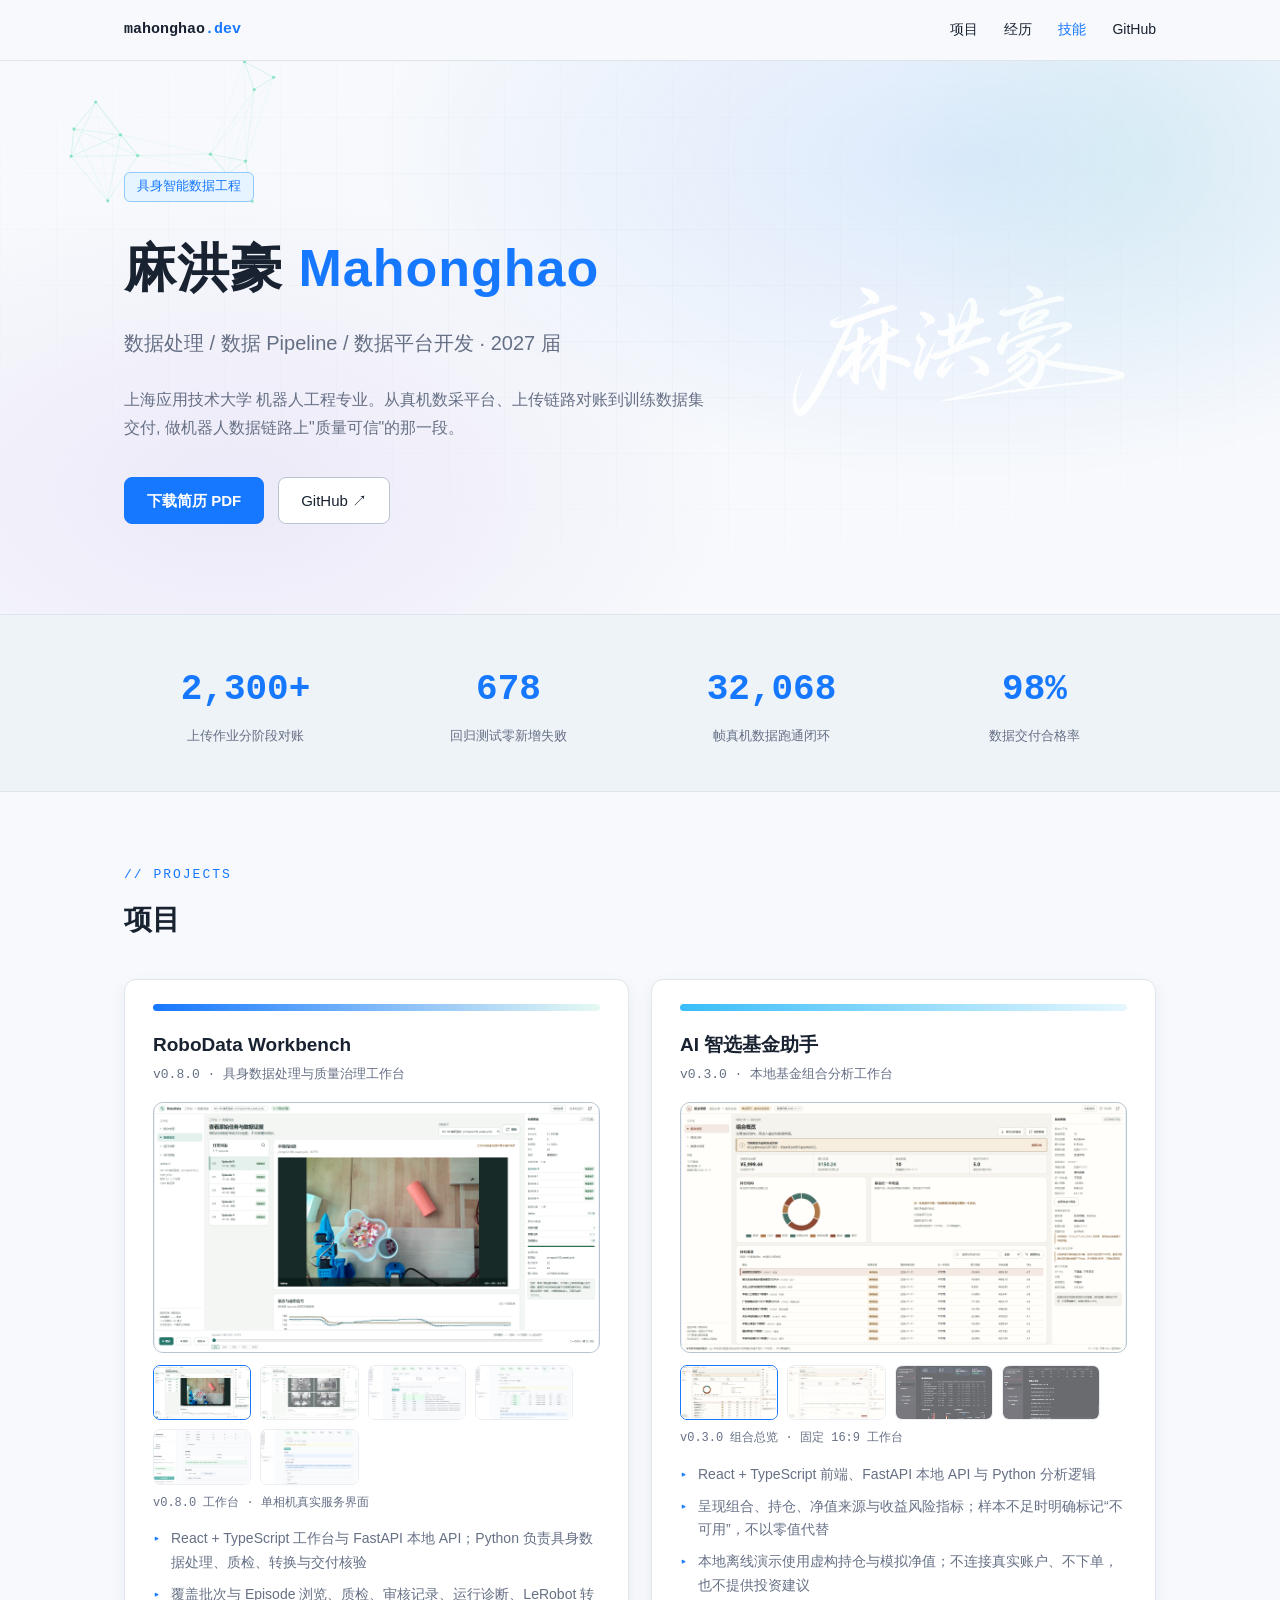
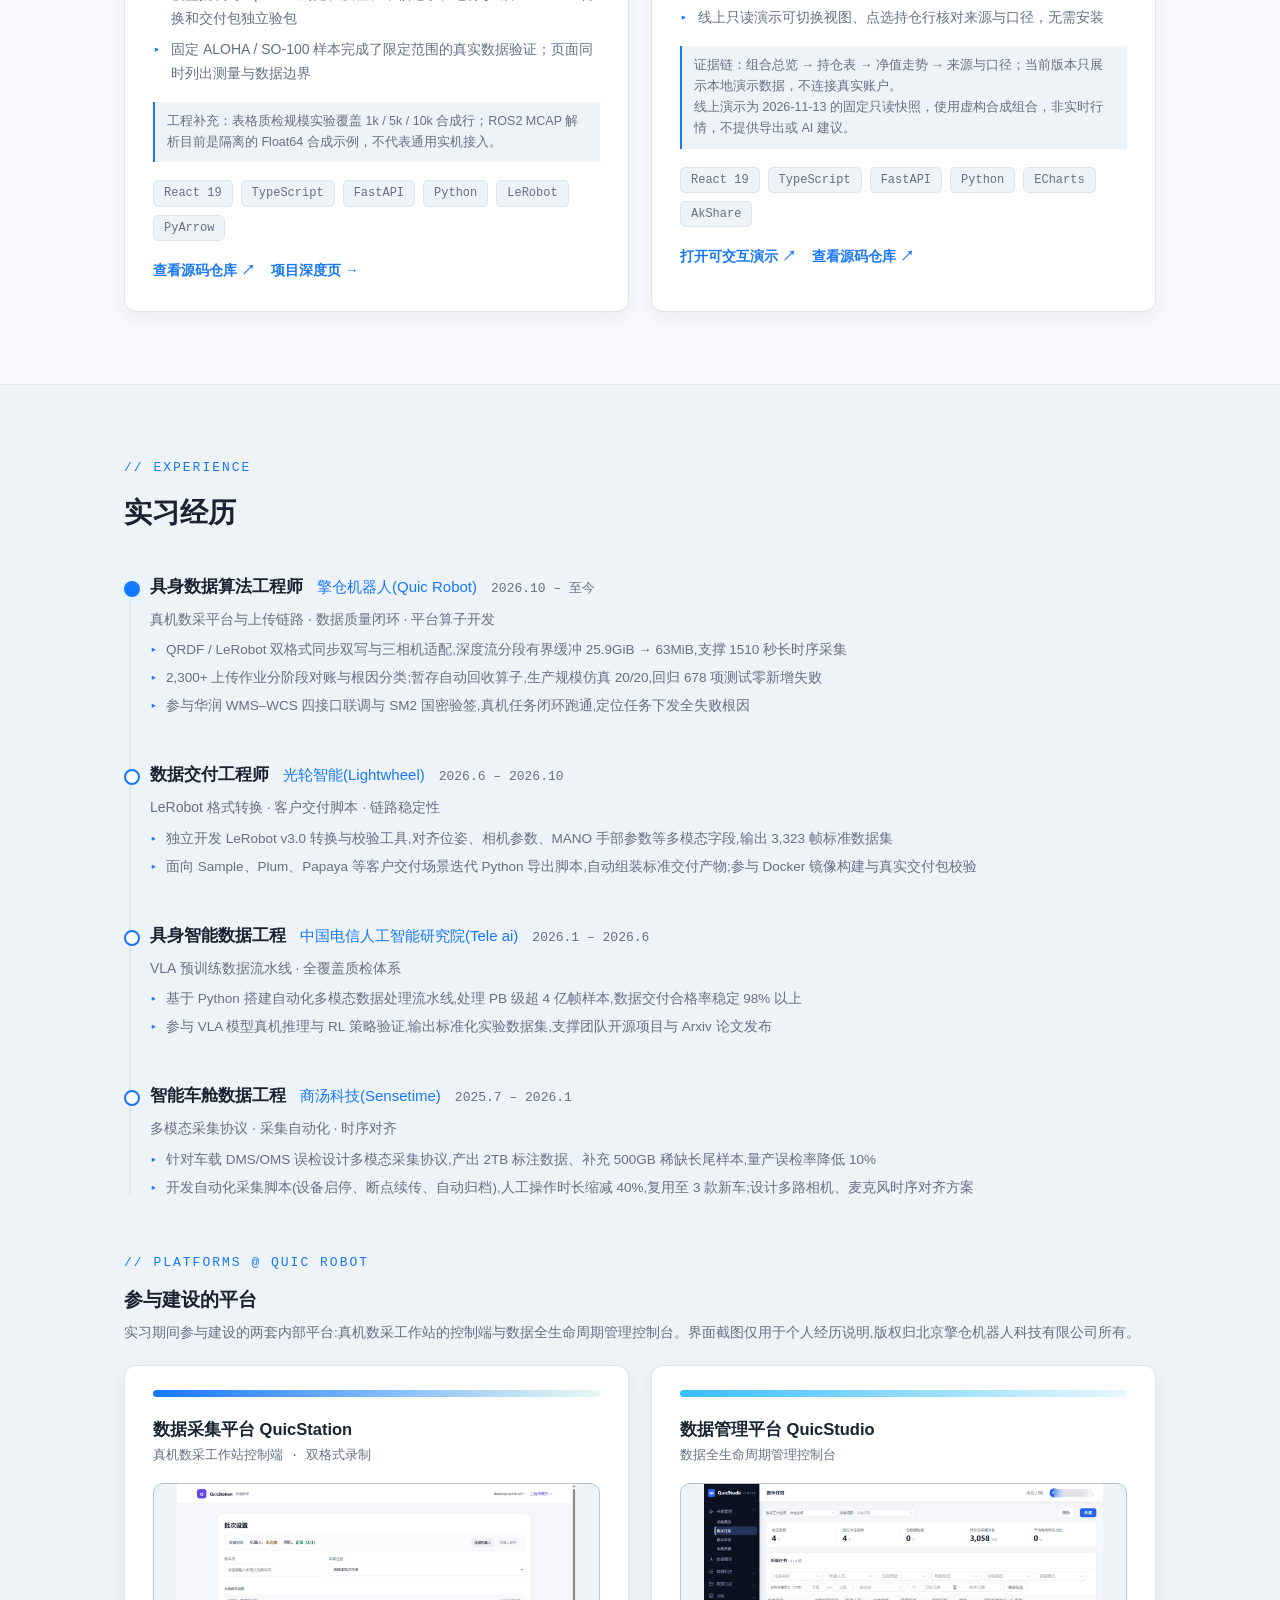
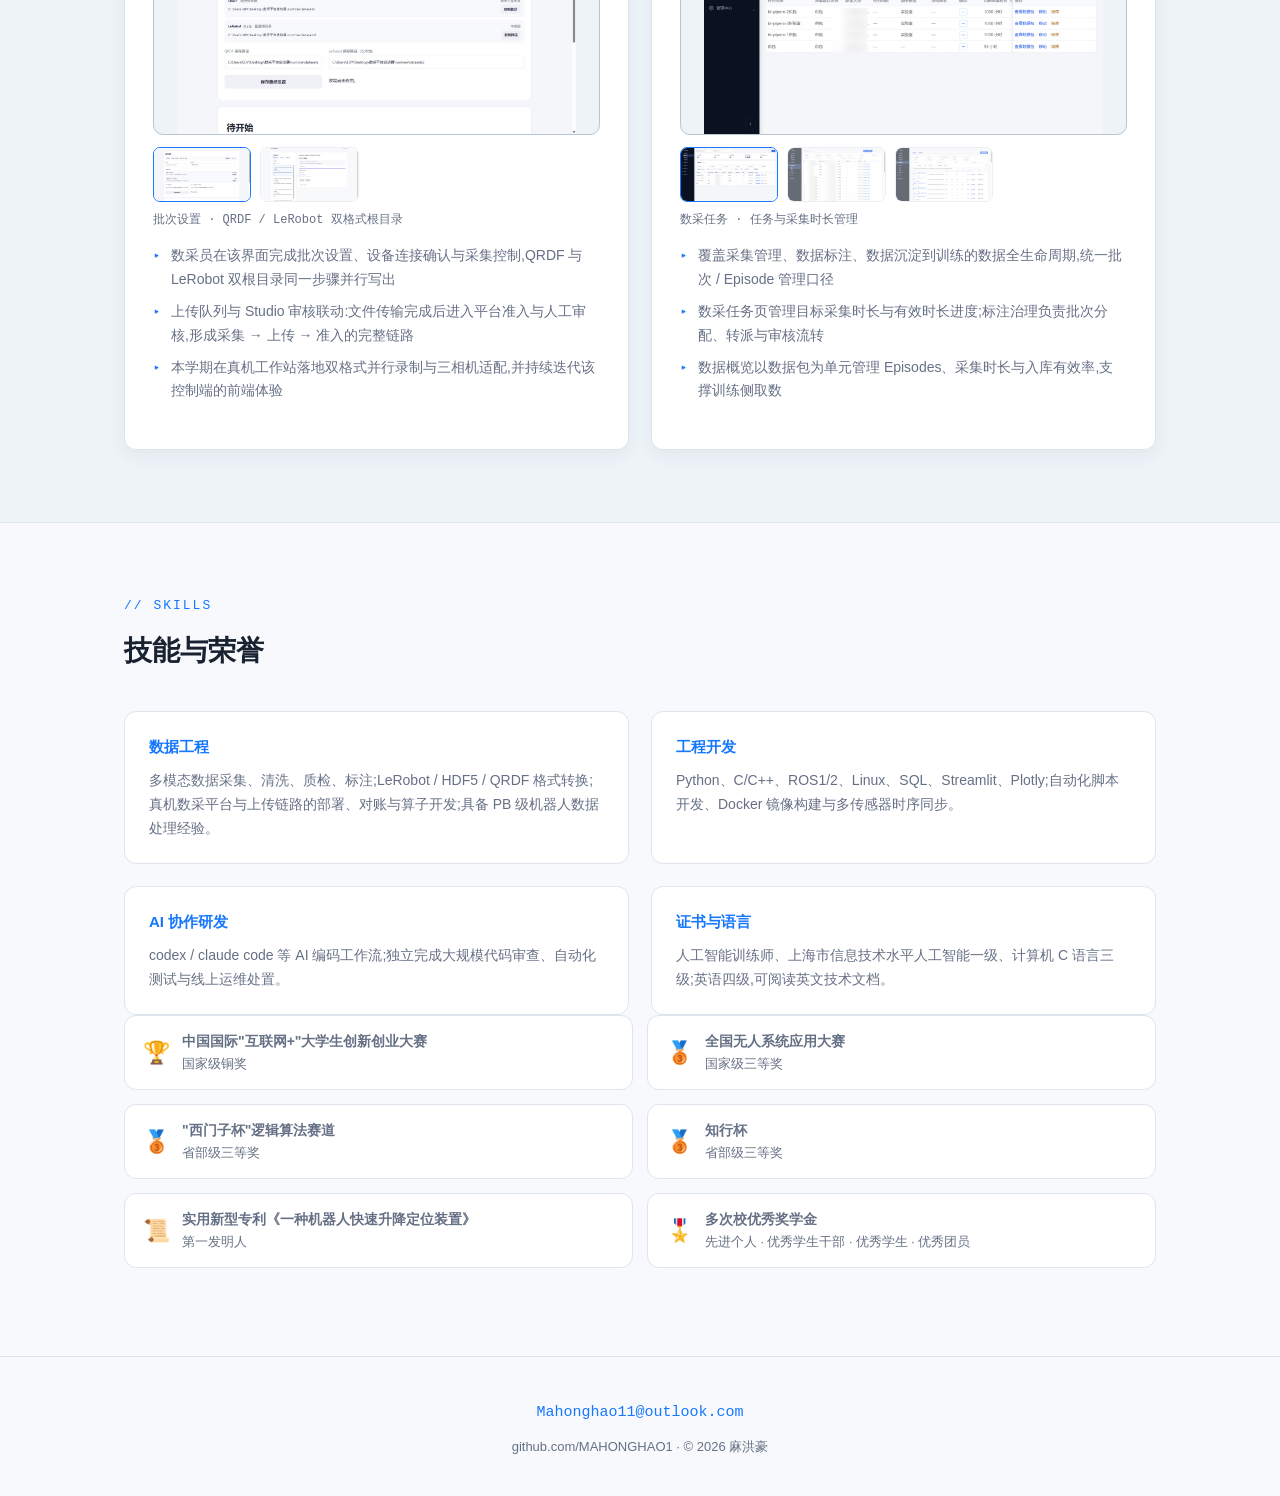
==== index.html @ 1ffb832d "feat(demo): add read-only interactive fund workbench demo Ship the v0.3.0 React workbench as a stati" ====
<!DOCTYPE html>
<html lang="zh-CN">
<head>
<meta charset="UTF-8" />
<meta name="viewport" content="width=device-width, initial-scale=1.0" />
<title>麻洪豪 Mahonghao — 具身智能数据工程</title>
<meta name="description" content="具身智能数据工程方向 · 数据处理 / 数据 Pipeline / 数据平台开发 · 2027 届" />
<meta name="theme-color" content="#0a0e14" />
<meta property="og:title" content="麻洪豪 Mahonghao — 具身智能数据工程" />
<meta property="og:description" content="具身智能数据工程方向 · 数据处理 / 数据 Pipeline / 数据平台开发 · 2027 届" />
<meta property="og:type" content="website" />
<link rel="icon" href="data:image/svg+xml,%3Csvg%20xmlns='http://www.w3.org/2000/svg'%20viewBox='0%200%2032%2032'%3E%3Crect%20width='32'%20height='32'%20rx='7'%20fill='%230a0e14'/%3E%3Ctext%20x='16'%20y='22'%20font-size='15'%20text-anchor='middle'%20fill='%2334d399'%20font-family='monospace'%20font-weight='bold'%3E%3CM/%3E%3C/text%3E%3C/svg%3E" />
<style>
  :root {
    --bg: #0a0e14;
    --bg-soft: #0f1520;
    --card: #111826;
    --border: #1e2937;
    --border-bright: #2b3a4f;
    --text: #e6edf3;
    --text-dim: #8b98a9;
    --accent: #34d399;
    --accent-dim: rgba(52, 211, 153, 0.12);
    --mono: "Cascadia Code", Consolas, "JetBrains Mono", monospace;
  }
  * { margin: 0; padding: 0; box-sizing: border-box; }
  body {
    background: var(--bg);
    color: var(--text);
    font-family: -apple-system, "Segoe UI", "Microsoft YaHei", "PingFang SC", sans-serif;
    line-height: 1.7;
    -webkit-font-smoothing: antialiased;
  }
  a { color: var(--accent); text-decoration: none; }
  .wrap { max-width: 1080px; margin: 0 auto; padding: 0 24px; }

  /* ---------- nav ---------- */
  nav {
    position: sticky; top: 0; z-index: 50;
    background: rgba(10, 14, 20, 0.85);
    backdrop-filter: blur(10px);
    border-bottom: 1px solid var(--border);
  }
  .nav-inner { display: flex; align-items: center; justify-content: space-between; height: 60px; }
  .nav-mark { font-family: var(--mono); font-weight: 700; font-size: 15px; color: var(--text); }
  .nav-mark span { color: var(--accent); }
  .nav-links { display: flex; gap: 26px; font-size: 14px; }
  .nav-links a { color: var(--text-dim); transition: color .2s; }
  .nav-links a:hover { color: var(--text); }

  /* ---------- hero ---------- */
  .hero {
    position: relative;
    padding: 110px 0 90px;
    overflow: hidden;
    background:
      radial-gradient(ellipse 600px 320px at 75% 20%, rgba(52, 211, 153, 0.08), transparent),
      radial-gradient(ellipse 500px 300px at 20% 80%, rgba(56, 130, 246, 0.06), transparent);
  }
  .hero::before {
    content: "";
    position: absolute; inset: 0;
    background-image:
      linear-gradient(var(--border) 1px, transparent 1px),
      linear-gradient(90deg, var(--border) 1px, transparent 1px);
    background-size: 56px 56px;
    opacity: 0.25;
    mask-image: radial-gradient(ellipse 70% 60% at 50% 40%, black, transparent);
  }
  .hero .wrap { position: relative; }
  .hero-flex { display: flex; align-items: center; gap: 48px; }
  .hero-text { flex: 1; min-width: 0; }
  .hero-sign {
    width: 400px; max-width: 38vw; flex-shrink: 0;
    filter: invert(1) contrast(1.18) brightness(1.05);
    mix-blend-mode: screen;
    opacity: 0.95;
  }
  .hero-tag {
    display: inline-block;
    font-family: var(--mono); font-size: 13px; color: var(--accent);
    background: var(--accent-dim);
    border: 1px solid rgba(52, 211, 153, 0.3);
    border-radius: 6px; padding: 3px 12px; margin-bottom: 22px;
  }
  .hero h1 { font-size: 52px; font-weight: 800; letter-spacing: 1px; }
  .hero h1 em { font-style: normal; color: var(--accent); }
  .hero .sub { font-size: 20px; color: var(--text-dim); margin: 14px 0 26px; }
  .hero .desc { max-width: 620px; color: var(--text-dim); margin-bottom: 36px; }
  .hero-actions { display: flex; gap: 14px; flex-wrap: wrap; }
  .btn {
    display: inline-flex; align-items: center; gap: 8px;
    padding: 10px 22px; border-radius: 8px; font-size: 15px;
    border: 1px solid var(--border-bright); color: var(--text);
    transition: all .2s;
  }
  .btn:hover { border-color: var(--accent); transform: translateY(-2px); }
  .btn.primary { background: var(--accent); border-color: var(--accent); color: #06281c; font-weight: 600; }
  .btn.primary:hover { filter: brightness(1.1); }

  /* ---------- sections ---------- */
  section { padding: 72px 0; }
  .sec-label {
    font-family: var(--mono); font-size: 13px; color: var(--accent);
    letter-spacing: 2px; margin-bottom: 10px;
  }
  .sec-title { font-size: 28px; font-weight: 700; margin-bottom: 36px; }

  /* ---------- stats ---------- */
  .stats { border-block: 1px solid var(--border); background: var(--bg-soft); padding: 44px 0; }
  .stats-grid { display: grid; grid-template-columns: repeat(4, 1fr); gap: 20px; }
  .stat { text-align: center; }
  .stat-num {
    font-family: var(--mono); font-size: 36px; font-weight: 700; color: var(--accent);
    font-variant-numeric: tabular-nums;
  }
  .stat-num small { font-size: 20px; }
  .stat-label { font-size: 13px; color: var(--text-dim); margin-top: 4px; }

  /* ---------- projects ---------- */
  .proj-grid { display: grid; grid-template-columns: 1fr 1fr; gap: 22px; }
  .card {
    background: var(--card); border: 1px solid var(--border);
    border-radius: 14px; padding: 28px;
    transition: transform .25s, border-color .25s, box-shadow .25s;
  }
  .card:hover {
    transform: translateY(-4px);
    border-color: rgba(52, 211, 153, 0.45);
    box-shadow: 0 12px 40px rgba(0, 0, 0, 0.35);
  }
  .card h3 { font-size: 19px; margin-bottom: 2px; }
  .card .card-sub { font-size: 13px; color: var(--text-dim); font-family: var(--mono); margin-bottom: 16px; }
  .card ul { list-style: none; margin-bottom: 18px; }
  .card li { position: relative; padding-left: 18px; font-size: 14px; color: var(--text-dim); margin-bottom: 8px; }
  .card li::before { content: "▸"; position: absolute; left: 0; color: var(--accent); }
  .tags { display: flex; flex-wrap: wrap; gap: 8px; margin-bottom: 18px; }
  .tag {
    font-family: var(--mono); font-size: 12px;
    background: var(--bg-soft); border: 1px solid var(--border);
    border-radius: 5px; padding: 2px 10px; color: var(--text-dim);
  }
  .card-link { font-size: 14px; font-weight: 600; }

  /* ---------- timeline ---------- */
  .tl { position: relative; padding-left: 26px; }
  .tl::before { content: ""; position: absolute; left: 5px; top: 6px; bottom: 6px; width: 2px; background: var(--border); }
  .tl-item { position: relative; padding-bottom: 38px; }
  .tl-item:last-child { padding-bottom: 0; }
  .tl-item::before {
    content: ""; position: absolute; left: -26px; top: 8px;
    width: 12px; height: 12px; border-radius: 50%;
    background: var(--bg); border: 2px solid var(--accent);
  }
  .tl-item.now::before { background: var(--accent); box-shadow: 0 0 12px rgba(52, 211, 153, 0.6); }
  .tl-head { display: flex; align-items: baseline; gap: 14px; flex-wrap: wrap; margin-bottom: 6px; }
  .tl-role { font-size: 17px; font-weight: 700; }
  .tl-co { font-size: 15px; color: var(--accent); }
  .tl-time { font-family: var(--mono); font-size: 13px; color: var(--text-dim); }
  .tl-desc { font-size: 14px; color: var(--text-dim); max-width: 760px; }

  /* ---------- skills ---------- */
  .skill-grid { display: grid; grid-template-columns: 1fr 1fr; gap: 22px; }
  .skill-box { background: var(--card); border: 1px solid var(--border); border-radius: 12px; padding: 22px 24px; }
  .skill-box h4 { font-size: 15px; margin-bottom: 10px; color: var(--accent); }
  .skill-box p { font-size: 14px; color: var(--text-dim); }
  .honor-line {
    margin-top: 22px; padding: 18px 24px;
    background: var(--bg-soft); border: 1px solid var(--border); border-radius: 12px;
    font-size: 14px; color: var(--text-dim);
  }
  .honor-line strong { color: var(--text); font-weight: 600; }

  /* ---------- footer ---------- */
  footer { border-top: 1px solid var(--border); padding: 40px 0; text-align: center; }
  footer .mail { font-family: var(--mono); font-size: 15px; }
  footer .meta { font-size: 13px; color: var(--text-dim); margin-top: 10px; }

  /* ---------- reveal animation ---------- */
  .reveal { opacity: 0; transform: translateY(22px); transition: opacity .6s ease, transform .6s ease; }
  .reveal.visible { opacity: 1; transform: none; }

  /* ---------- 迭代:导航高亮 / 返回顶部 / 卡片视觉条 / 光斑微动效 ---------- */
  .nav-links a.active { color: var(--accent); }
  #heroNet { position: absolute; inset: 0; pointer-events: none; }
  .hero::after {
    content: ""; position: absolute;
    width: 540px; height: 540px; border-radius: 50%;
    background: radial-gradient(circle, rgba(52, 211, 153, 0.07), transparent 70%);
    top: -170px; right: -130px;
    animation: drift 14s ease-in-out infinite alternate;
    pointer-events: none;
  }
  @keyframes drift { from { transform: translate(0, 0); } to { transform: translate(-70px, 46px); } }
  .card-visual {
    height: 7px; border-radius: 99px; margin: -4px 0 18px;
    background: linear-gradient(90deg, var(--accent), rgba(52, 211, 153, 0.12));
  }
  .card-visual.alt { background: linear-gradient(90deg, #38bdf8, rgba(56, 189, 248, 0.12)); }
  #toTop {
    position: fixed; right: 22px; bottom: 22px; z-index: 60;
    width: 42px; height: 42px; border-radius: 10px;
    background: var(--card); border: 1px solid var(--border-bright);
    color: var(--accent); font-size: 17px; cursor: pointer;
    opacity: 0; pointer-events: none; transition: all .25s;
  }
  #toTop.show { opacity: 1; pointer-events: auto; }
  #toTop:hover { border-color: var(--accent); transform: translateY(-3px); }
  @media (prefers-reduced-motion: reduce) {
    .reveal { opacity: 1; transform: none; transition: none; }
    .hero::after { animation: none; }
    .card:hover { transform: none; }
  }

  /* ---------- 第三轮:项目截图画廊 / 实习要点 / 荣誉徽章 ---------- */
  .shot-main {
    width: 100%; aspect-ratio: 16 / 9; object-fit: contain; background: var(--bg-soft);
    border-radius: 10px; border: 1px solid var(--border-bright);
    display: block; margin: 4px 0 12px; cursor: zoom-in;
  }
  .shot-thumbs { display: flex; gap: 9px; margin-bottom: 16px; flex-wrap: wrap; }
  .shot-thumbs img {
    width: clamp(82px, 22%, 136px); aspect-ratio: 16 / 9; object-fit: cover;
    border-radius: 7px; border: 1.5px solid var(--border);
    cursor: pointer; opacity: .62; transition: border-color .2s, opacity .2s, transform .2s;
  }
  .shot-thumbs img:hover { opacity: .9; transform: translateY(-2px); }
  .shot-thumbs img.on { border-color: var(--accent); opacity: 1; }
  .shot-caption { font-family: var(--mono); font-size: 12px; color: var(--text-dim); margin: -8px 0 14px; min-height: 1.5em; }
  .project-note { border-left: 2px solid var(--accent); padding: 9px 12px; margin: -2px 0 18px; background: var(--bg-soft); color: var(--text-dim); font-size: 12.5px; }
  .project-links { display: flex; gap: 8px 16px; align-items: center; flex-wrap: wrap; }
  .tl-points { list-style: none; margin-top: 8px; }
  .tl-points li { position: relative; padding-left: 16px; font-size: 13.5px; color: var(--text-dim); margin-bottom: 5px; }
  .tl-points li::before { content: "▸"; position: absolute; left: 0; color: var(--accent); }
  .honor-grid { display: grid; grid-template-columns: repeat(2, 1fr); gap: 14px; margin-bottom: 16px; }
  .honor-badge {
    display: flex; align-items: center; gap: 12px;
    background: var(--card); border: 1px solid var(--border); border-radius: 12px; padding: 14px 18px;
    transition: border-color .2s, transform .2s;
  }
  .honor-badge:hover { border-color: rgba(52,211,153,.4); transform: translateY(-2px); }
  .honor-badge .medal { font-size: 22px; }
  .honor-badge b { font-size: 14px; display: block; }
  .honor-badge span { font-size: 12.5px; color: var(--text-dim); }
  @media (max-width: 760px) { .honor-grid { grid-template-columns: 1fr; } }

  /* ---------- responsive ---------- */
  @media (max-width: 760px) {
    .nav-links { display: none; }
    .hero { padding: 72px 0 60px; }
    .hero-flex { flex-direction: column-reverse; align-items: flex-start; gap: 22px; }
    .hero-sign { width: 250px; max-width: 60vw; }
    .hero h1 { font-size: 36px; }
    .hero .sub { font-size: 16px; }
    .stats-grid { grid-template-columns: repeat(2, 1fr); gap: 26px; }
    .stat-num { font-size: 28px; }
    .proj-grid, .skill-grid { grid-template-columns: 1fr; }
    section { padding: 52px 0; }
  }
  /* Material + Ant portfolio theme: editorial hierarchy over a calm data surface. */
  :root {
    --bg: #f7f9fc;
    --bg-soft: #eef3f8;
    --card: #ffffff;
    --border: #dfe5ec;
    --border-bright: #b8c4d1;
    --text: #182230;
    --text-dim: #667085;
    --accent: #1677ff;
    --accent-dim: #e6f4ff;
    --mono: "IBM Plex Mono", "Cascadia Code", Consolas, monospace;
    --sans: "IBM Plex Sans", "Noto Sans SC", "Segoe UI", "Microsoft YaHei", sans-serif;
    --space-1: 4px; --space-2: 8px; --space-3: 12px;
    --space-4: 16px; --space-5: 24px; --space-6: 32px;
    --text-body: 16px; --text-caption: 13px; --text-title: 28px;
  }
  body { background: var(--bg); color: var(--text); font-family: var(--sans); }
  nav { background: rgba(247, 249, 252, 0.94); border-bottom-color: var(--border); }
  .nav-mark, .nav-links a { color: var(--text); }
  .nav-mark span, .nav-links a:hover, a { color: var(--accent); }
  .hero { background: radial-gradient(ellipse 600px 320px at 76% 18%, rgba(22, 119, 255, 0.12), transparent), radial-gradient(ellipse 500px 300px at 18% 78%, rgba(114, 46, 209, 0.08), transparent); }
  .hero::before { background-image: linear-gradient(var(--border) 1px, transparent 1px), linear-gradient(90deg, var(--border) 1px, transparent 1px); opacity: .42; }
  .hero-tag { color: var(--accent); background: var(--accent-dim); border-color: #91caff; }
  .hero h1 em, .sec-label, .tl-co { color: var(--accent); }
  .hero .sub, .hero .desc, .card li, .tl-desc, .stat-label { color: var(--text-dim); }
  .btn { color: var(--text); border-color: var(--border-bright); background: var(--card); }
  .btn.primary { color: #fff; background: var(--accent); border-color: var(--accent); }
  .btn.primary:hover, .btn:hover { border-color: var(--accent); }
  .stats { background: var(--bg-soft); border-color: var(--border); }
  .stat-num { color: var(--accent); }
  .card { background: var(--card); border-color: var(--border); border-radius: 12px; box-shadow: 0 6px 18px rgba(31, 53, 80, .06); }
  .card:hover { border-color: #91caff; box-shadow: 0 14px 30px rgba(31, 53, 80, .12); }
  .tag { color: var(--text-dim); background: var(--bg-soft); border-color: var(--border); }
  .tl::before { background: var(--border); }
  .tl-item::before { background: var(--bg); border-color: var(--accent); }
  .tl-item.now::before { background: var(--accent); box-shadow: 0 0 0 5px var(--accent-dim); }
  .footer { border-top-color: var(--border); color: var(--text-dim); }
</style>
</head>
<body>

<nav>
  <div class="wrap nav-inner">
    <a class="nav-mark" href="#top">mahonghao<span>.dev</span></a>
    <div class="nav-links">
      <a href="#projects">项目</a>
      <a href="#experience">经历</a>
      <a href="#skills">技能</a>
      <a href="https://github.com/MAHONGHAO1">GitHub</a>
    </div>
  </div>
</nav>

<header class="hero" id="top">
  <canvas id="heroNet" aria-hidden="true"></canvas>
  <div class="wrap">
    <div class="hero-flex">
      <div class="hero-text">
        <span class="hero-tag">具身智能数据工程</span>
        <h1>麻洪豪 <em>Mahonghao</em></h1>
        <p class="sub">数据处理 / 数据 Pipeline / 数据平台开发 · 2027 届</p>
        <p class="desc">
          上海应用技术大学 机器人工程专业。从真机数采平台、上传链路对账到训练数据集交付,
          做机器人数据链路上"质量可信"的那一段。
        </p>
        <div class="hero-actions">
          <a class="btn primary" href="resume-mahonghao.pdf" download>下载简历 PDF</a>
          <a class="btn" href="https://github.com/MAHONGHAO1" target="_blank" rel="noopener">GitHub ↗</a>
        </div>
      </div>
      <img class="hero-sign" src="assets/signature.jpg" alt="麻洪豪 手写签名" />
    </div>
  </div>
</header>

<div class="stats">
  <div class="wrap stats-grid">
    <div class="stat reveal">
      <div class="stat-num" data-count="2300" data-suffix="+">2,300+</div>
      <div class="stat-label">上传作业分阶段对账</div>
    </div>
    <div class="stat reveal">
      <div class="stat-num" data-count="678">678</div>
      <div class="stat-label">回归测试零新增失败</div>
    </div>
    <div class="stat reveal">
      <div class="stat-num" data-count="32068">32,068</div>
      <div class="stat-label">帧真机数据跑通闭环</div>
    </div>
    <div class="stat reveal">
      <div class="stat-num" data-count="98" data-suffix="%">98%</div>
      <div class="stat-label">数据交付合格率</div>
    </div>
  </div>
</div>

<section id="projects">
  <div class="wrap">
    <div class="sec-label reveal">// PROJECTS</div>
    <h2 class="sec-title reveal">项目</h2>
    <div class="proj-grid">

      <div class="card reveal">
        <div class="card-visual"></div>
        <h3>RoboData Workbench</h3>
        <div class="card-sub">v0.8.0 · 具身数据处理与质量治理工作台</div>
        <img class="shot-main" src="assets/rwb/workbench-v0.8.0.png" alt="RoboData v0.8.0 React 工作台：Episode 视频、状态曲线、时间轴与检视面板" loading="lazy" decoding="async" />
        <div class="shot-thumbs" aria-label="RoboData 项目截图">
          <img class="on" src="assets/rwb/workbench-v0.8.0.png" data-cap="v0.8.0 工作台 · 单相机真实服务界面" alt="v0.8.0 React 工作台" loading="lazy" />
          <img src="assets/rwb/workbench-v0.8.0-aloha.png" data-cap="ALOHA 四相机视图 · 使用真实视频帧的布局验证；批次元数据为演示构造" alt="四相机布局验证截图，批次元数据为演示构造" loading="lazy" />
          <img src="assets/rwb/01_overview.png" data-cap="历史界面 · 数据概览（早期版本，仅作迭代对照）" alt="RoboData 历史版本数据概览" loading="lazy" />
          <img src="assets/rwb/07_quality.png" data-cap="历史界面 · 质检视角（早期版本，仅作迭代对照）" alt="RoboData 历史版本质检页面" loading="lazy" />
          <img src="assets/rwb/quality-report-focus.png" data-cap="历史界面 · v0.6.1 质检报告局部：检查通过项、问题明细与 HTML/JSON 报告导出；仅作迭代对照，非当前 v0.8.0" alt="RoboData 历史版本质检报告细节" loading="lazy" />
          <img src="assets/rwb/09_deliver.png" data-cap="历史界面 · 交付核验（早期版本，仅作迭代对照）" alt="RoboData 历史版本交付页面" loading="lazy" />
        </div>
        <div class="shot-caption">v0.8.0 工作台 · 单相机真实服务界面</div>
        <ul>
          <li>React + TypeScript 工作台与 FastAPI 本地 API；Python 负责具身数据处理、质检、转换与交付核验</li>
          <li>覆盖批次与 Episode 浏览、质检、审核记录、运行诊断、LeRobot 转换和交付包独立验包</li>
          <li>固定 ALOHA / SO-100 样本完成了限定范围的真实数据验证；页面同时列出测量与数据边界</li>
        </ul>
        <div class="project-note">工程补充：表格质检规模实验覆盖 1k / 5k / 10k 合成行；ROS2 MCAP 解析目前是隔离的 Float64 合成示例，不代表通用实机接入。</div>
        <div class="tags">
          <span class="tag">React 19</span><span class="tag">TypeScript</span><span class="tag">FastAPI</span>
          <span class="tag">Python</span><span class="tag">LeRobot</span><span class="tag">PyArrow</span>
        </div>
        <div class="project-links">
          <a class="card-link" href="https://github.com/MAHONGHAO1/Embodied-AI-Data-Processing-Platform" target="_blank" rel="noopener">查看源码仓库 ↗</a>
          <a class="card-link" href="robodata/">项目深度页 →</a>
        </div>
      </div>

      <div class="card reveal">
        <div class="card-visual alt"></div>
        <h3>AI 智选基金助手</h3>
        <div class="card-sub">v0.3.0 · 本地基金组合分析工作台</div>
        <img class="shot-main" src="assets/fund/app_v0.3.0.png" alt="AI 智选基金助手 v0.3.0：组合总览、持仓表、指标卡和右侧检视" loading="lazy" decoding="async" />
        <div class="shot-thumbs" aria-label="基金助手项目截图">
          <img class="on" src="assets/fund/app_v0.3.0.png" data-cap="v0.3.0 组合总览 · 固定 16:9 工作台" alt="基金组合总览工作台" loading="lazy" />
          <img src="assets/fund/app_v0.3.0-analysis.png" data-cap="绩效与风险 · 净值走势、来源与口径检视" alt="基金绩效与风险页面" loading="lazy" />
          <img src="assets/fund/08-fund-dashboard.png" data-cap="历史视角 · 早期评分看板" alt="旧版评分看板，作为迭代对照" loading="lazy" />
          <img src="assets/fund/10-fund-ai.png" data-cap="历史视角 · AI 辅助分析界面" alt="旧版 AI 辅助分析界面，作为迭代对照" loading="lazy" />
        </div>
        <div class="shot-caption">v0.3.0 组合总览 · 固定 16:9 工作台</div>
        <ul>
          <li>React + TypeScript 前端、FastAPI 本地 API 与 Python 分析逻辑</li>
          <li>呈现组合、持仓、净值来源与收益风险指标；样本不足时明确标记“不可用”，不以零值代替</li>
          <li>本地离线演示使用虚构持仓与模拟净值；不连接真实账户、不下单，也不提供投资建议</li>
          <li>线上只读演示可切换视图、点选持仓行核对来源与口径，无需安装</li>
        </ul>
        <div class="project-note">证据链：组合总览 → 持仓表 → 净值走势 → 来源与口径；当前版本只展示本地演示数据，不连接真实账户。<br>线上演示为 2026-11-13 的固定只读快照，使用虚构合成组合，非实时行情，不提供导出或 AI 建议。</div>
        <div class="tags">
          <span class="tag">React 19</span><span class="tag">TypeScript</span><span class="tag">FastAPI</span>
          <span class="tag">Python</span><span class="tag">ECharts</span><span class="tag">AkShare</span>
        </div>
        <div class="project-links">
          <a class="card-link" href="demo/">打开可交互演示 ↗</a>
          <a class="card-link" href="https://github.com/MAHONGHAO1/AI-Fund-Management-Platform" target="_blank" rel="noopener">查看源码仓库 ↗</a>
        </div>
      </div>

    </div>
  </div>
</section>

<section id="experience" style="background: var(--bg-soft); border-block: 1px solid var(--border);">
  <div class="wrap">
    <div class="sec-label reveal">// EXPERIENCE</div>
    <h2 class="sec-title reveal">实习经历</h2>
    <div class="tl">

      <div class="tl-item now reveal">
        <div class="tl-head">
          <span class="tl-role">具身数据算法工程师</span>
          <span class="tl-co">擎仓机器人(Quic Robot)</span>
          <span class="tl-time">2026.10 – 至今</span>
        </div>
        <p class="tl-desc">真机数采平台与上传链路 · 数据质量闭环 · 平台算子开发</p>
        <ul class="tl-points">
          <li>QRDF / LeRobot 双格式同步双写与三相机适配,深度流分段有界缓冲 25.9GiB → 63MiB,支撑 1510 秒长时序采集</li>
          <li>2,300+ 上传作业分阶段对账与根因分类;暂存自动回收算子,生产规模仿真 20/20,回归 678 项测试零新增失败</li>
          <li>参与华润 WMS–WCS 四接口联调与 SM2 国密验签,真机任务闭环跑通,定位任务下发全失败根因</li>
        </ul>
      </div>

      <div class="tl-item reveal">
        <div class="tl-head">
          <span class="tl-role">数据交付工程师</span>
          <span class="tl-co">光轮智能(Lightwheel)</span>
          <span class="tl-time">2026.6 – 2026.10</span>
        </div>
        <p class="tl-desc">LeRobot 格式转换 · 客户交付脚本 · 链路稳定性</p>
        <ul class="tl-points">
          <li>独立开发 LeRobot v3.0 转换与校验工具,对齐位姿、相机参数、MANO 手部参数等多模态字段,输出 3,323 帧标准数据集</li>
          <li>面向 Sample、Plum、Papaya 等客户交付场景迭代 Python 导出脚本,自动组装标准交付产物;参与 Docker 镜像构建与真实交付包校验</li>
        </ul>
      </div>

      <div class="tl-item reveal">
        <div class="tl-head">
          <span class="tl-role">具身智能数据工程</span>
          <span class="tl-co">中国电信人工智能研究院(Tele ai)</span>
          <span class="tl-time">2026.1 – 2026.6</span>
        </div>
        <p class="tl-desc">VLA 预训练数据流水线 · 全覆盖质检体系</p>
        <ul class="tl-points">
          <li>基于 Python 搭建自动化多模态数据处理流水线,处理 PB 级超 4 亿帧样本,数据交付合格率稳定 98% 以上</li>
          <li>参与 VLA 模型真机推理与 RL 策略验证,输出标准化实验数据集,支撑团队开源项目与 Arxiv 论文发布</li>
        </ul>
      </div>

      <div class="tl-item reveal">
        <div class="tl-head">
          <span class="tl-role">智能车舱数据工程</span>
          <span class="tl-co">商汤科技(Sensetime)</span>
          <span class="tl-time">2025.7 – 2026.1</span>
        </div>
        <p class="tl-desc">多模态采集协议 · 采集自动化 · 时序对齐</p>
        <ul class="tl-points">
          <li>针对车载 DMS/OMS 误检设计多模态采集协议,产出 2TB 标注数据、补充 500GB 稀缺长尾样本,量产误检率降低 10%</li>
          <li>开发自动化采集脚本(设备启停、断点续传、自动归档),人工操作时长缩减 40%,复用至 3 款新车;设计多路相机、麦克风时序对齐方案</li>
        </ul>
      </div>

    </div>

    <div class="sec-label reveal" style="margin-top:52px;">// PLATFORMS @ QUIC ROBOT</div>
    <h3 class="reveal" style="font-size:19px; margin-bottom:6px;">参与建设的平台</h3>
    <p class="reveal" style="font-size:13.5px; color:var(--text-dim); margin-bottom:20px;">
      实习期间参与建设的两套内部平台:真机数采工作站的控制端与数据全生命周期管理控制台。界面截图仅用于个人经历说明,版权归北京擎仓机器人科技有限公司所有。
    </p>
    <div class="proj-grid">

      <div class="card reveal">
        <div class="card-visual"></div>
        <h3 style="font-size:16.5px;">数据采集平台 QuicStation</h3>
        <div class="card-sub">真机数采工作站控制端 · 双格式录制</div>
        <img class="shot-main" src="assets/quic/05-collect-setup.png" alt="数采平台批次设置界面" />
        <div class="shot-thumbs">
          <img class="on" src="assets/quic/05-collect-setup.png" data-cap="批次设置 · QRDF / LeRobot 双格式根目录" alt="批次设置" />
          <img src="assets/quic/07-uploads.png" data-cap="上传队列 · 文件传输 / 人工审核联动" alt="上传队列" />
        </div>
        <div class="shot-caption" id="shotCap">批次设置 · QRDF / LeRobot 双格式根目录</div>
        <ul>
          <li>数采员在该界面完成批次设置、设备连接确认与采集控制,QRDF 与 LeRobot 双根目录同一步骤并行写出</li>
          <li>上传队列与 Studio 审核联动:文件传输完成后进入平台准入与人工审核,形成采集 → 上传 → 准入的完整链路</li>
          <li>本学期在真机工作站落地双格式并行录制与三相机适配,并持续迭代该控制端的前端体验</li>
        </ul>
      </div>

      <div class="card reveal">
        <div class="card-visual alt"></div>
        <h3 style="font-size:16.5px;">数据管理平台 QuicStudio</h3>
        <div class="card-sub">数据全生命周期管理控制台</div>
        <img class="shot-main" src="assets/quic/01-mining-tasks.png" alt="QuicStudio 数采任务界面" />
        <div class="shot-thumbs">
          <img class="on" src="assets/quic/01-mining-tasks.png" data-cap="数采任务 · 任务与采集时长管理" alt="数采任务" />
          <img src="assets/quic/02-annotation.png" data-cap="标注治理 · 批次分配与转派" alt="标注治理" />
          <img src="assets/quic/04-data-overview.png" data-cap="数据概览 · 数据包资产与 Episodes 管理" alt="数据概览" />
        </div>
        <div class="shot-caption">数采任务 · 任务与采集时长管理</div>
        <ul>
          <li>覆盖采集管理、数据标注、数据沉淀到训练的数据全生命周期,统一批次 / Episode 管理口径</li>
          <li>数采任务页管理目标采集时长与有效时长进度;标注治理负责批次分配、转派与审核流转</li>
          <li>数据概览以数据包为单元管理 Episodes、采集时长与入库有效率,支撑训练侧取数</li>
        </ul>
      </div>

    </div>
  </div>
</section>

<section id="skills">
  <div class="wrap">
    <div class="sec-label reveal">// SKILLS</div>
    <h2 class="sec-title reveal">技能与荣誉</h2>
    <div class="skill-grid">
      <div class="skill-box reveal">
        <h4>数据工程</h4>
        <p>多模态数据采集、清洗、质检、标注;LeRobot / HDF5 / QRDF 格式转换;真机数采平台与上传链路的部署、对账与算子开发;具备 PB 级机器人数据处理经验。</p>
      </div>
      <div class="skill-box reveal">
        <h4>工程开发</h4>
        <p>Python、C/C++、ROS1/2、Linux、SQL、Streamlit、Plotly;自动化脚本开发、Docker 镜像构建与多传感器时序同步。</p>
      </div>
      <div class="skill-box reveal">
        <h4>AI 协作研发</h4>
        <p>codex / claude code 等 AI 编码工作流;独立完成大规模代码审查、自动化测试与线上运维处置。</p>
      </div>
      <div class="skill-box reveal">
        <h4>证书与语言</h4>
        <p>人工智能训练师、上海市信息技术水平人工智能一级、计算机 C 语言三级;英语四级,可阅读英文技术文档。</p>
      </div>
    </div>
    <div class="honor-grid reveal">
      <div class="honor-badge"><span class="medal">🏆</span><span><b>中国国际"互联网+"大学生创新创业大赛</b><span>国家级铜奖</span></span></div>
      <div class="honor-badge"><span class="medal">🥉</span><span><b>全国无人系统应用大赛</b><span>国家级三等奖</span></span></div>
      <div class="honor-badge"><span class="medal">🥉</span><span><b>"西门子杯"逻辑算法赛道</b><span>省部级三等奖</span></span></div>
      <div class="honor-badge"><span class="medal">🥉</span><span><b>知行杯</b><span>省部级三等奖</span></span></div>
      <div class="honor-badge"><span class="medal">📜</span><span><b>实用新型专利《一种机器人快速升降定位装置》</b><span>第一发明人</span></span></div>
      <div class="honor-badge"><span class="medal">🎖️</span><span><b>多次校优秀奖学金</b><span>先进个人 · 优秀学生干部 · 优秀学生 · 优秀团员</span></span></div>
    </div>
  </div>
</section>

<footer>
  <div class="wrap">
    <a class="mail" href="mailto:Mahonghao11@outlook.com">Mahonghao11@outlook.com</a>
    <p class="meta">github.com/MAHONGHAO1 · © 2026 麻洪豪</p>
  </div>
</footer>

<button id="toTop" aria-label="返回顶部">↑</button>

<script>
  // 滚动渐入
  const io = new IntersectionObserver((entries) => {
    entries.forEach((e) => { if (e.isIntersecting) { e.target.classList.add("visible"); io.unobserve(e.target); } });
  }, { threshold: 0.15 });
  document.querySelectorAll(".reveal").forEach((el) => io.observe(el));

  // 数字计数(进入视口后触发)
  function animateCount(el) {
    const target = parseInt(el.dataset.count, 10);
    const suffix = el.dataset.suffix || "";
    const dur = 1400, t0 = performance.now();
    function frame(t) {
      const p = Math.min((t - t0) / dur, 1);
      const eased = 1 - Math.pow(1 - p, 3);
      el.innerHTML = Math.round(target * eased).toLocaleString("en-US") + suffix;
      if (p < 1) requestAnimationFrame(frame);
    }
    requestAnimationFrame(frame);
  }
  const statIO = new IntersectionObserver((entries) => {
    entries.forEach((e) => {
      if (e.isIntersecting) { animateCount(e.target); statIO.unobserve(e.target); }
    });
  }, { threshold: 0.4 });
  document.querySelectorAll(".stat-num").forEach((el) => statIO.observe(el));

  // 导航当前区块高亮
  const navMap = [["projects", document.getElementById("projects")],
                  ["experience", document.getElementById("experience")],
                  ["skills", document.getElementById("skills")]];
  const navIO = new IntersectionObserver((entries) => {
    entries.forEach((e) => {
      if (!e.isIntersecting) return;
      document.querySelectorAll(".nav-links a").forEach((a) => a.classList.remove("active"));
      const hit = navMap.find(([, sec]) => sec === e.target);
      if (hit) document.querySelector('.nav-links a[href="#' + hit[0] + '"]').classList.add("active");
    });
  }, { rootMargin: "-30% 0px -55% 0px" });
  navMap.forEach(([, sec]) => sec && navIO.observe(sec));

  // 返回顶部
  const toTop = document.getElementById("toTop");
  window.addEventListener("scroll", () => {
    toTop.classList.toggle("show", window.scrollY > 600);
  }, { passive: true });
  toTop.addEventListener("click", () => window.scrollTo({ top: 0, behavior: "smooth" }));

  // 截图画廊(通用):点缩略图切换所在卡片的主图与说明
  document.querySelectorAll(".shot-thumbs img").forEach((img) => {
    img.addEventListener("click", () => {
      const card = img.closest(".card");
      card.querySelectorAll(".shot-thumbs img").forEach((i) => i.classList.remove("on"));
      img.classList.add("on");
      const main = card.querySelector(".shot-main");
      const cap = card.querySelector(".shot-caption");
      if (main) main.src = img.src;
      if (cap) cap.textContent = img.dataset.cap || "";
    });
  });
  document.querySelectorAll(".shot-main").forEach((img) => {
    img.addEventListener("click", () => window.open(img.src, "_blank"));
  });

  // hero 数据网络动效(主题性:节点 + 连线,呼应数据工程)
  (function heroNet() {
    if (window.matchMedia("(prefers-reduced-motion: reduce)").matches) return;
    const cv = document.getElementById("heroNet");
    const ctx = cv.getContext("2d");
    let W, H, pts = [];
    function resize() {
      W = cv.width = cv.offsetWidth; H = cv.height = cv.offsetHeight;
      const n = Math.min(64, Math.floor(W / 22));
      pts = Array.from({ length: n }, () => ({
        x: Math.random() * W, y: Math.random() * H,
        vx: (Math.random() - 0.5) * 0.35, vy: (Math.random() - 0.5) * 0.35,
      }));
    }
    resize();
    window.addEventListener("resize", resize);
    (function frame() {
      ctx.clearRect(0, 0, W, H);
      for (const p of pts) {
        p.x += p.vx; p.y += p.vy;
        if (p.x < 0 || p.x > W) p.vx *= -1;
        if (p.y < 0 || p.y > H) p.vy *= -1;
      }
      for (let i = 0; i < pts.length; i++) {
        for (let j = i + 1; j < pts.length; j++) {
          const dx = pts[i].x - pts[j].x, dy = pts[i].y - pts[j].y;
          const d = Math.hypot(dx, dy);
          if (d < 120) {
            ctx.strokeStyle = "rgba(52,211,153," + ((1 - d / 120) * 0.22).toFixed(3) + ")";
            ctx.lineWidth = 1;
            ctx.beginPath(); ctx.moveTo(pts[i].x, pts[i].y); ctx.lineTo(pts[j].x, pts[j].y); ctx.stroke();
          }
        }
      }
      ctx.fillStyle = "rgba(52,211,153,.5)";
      for (const p of pts) { ctx.beginPath(); ctx.arc(p.x, p.y, 1.6, 0, Math.PI * 2); ctx.fill(); }
      requestAnimationFrame(frame);
    })();
  })();
</script>

</body>
</html>
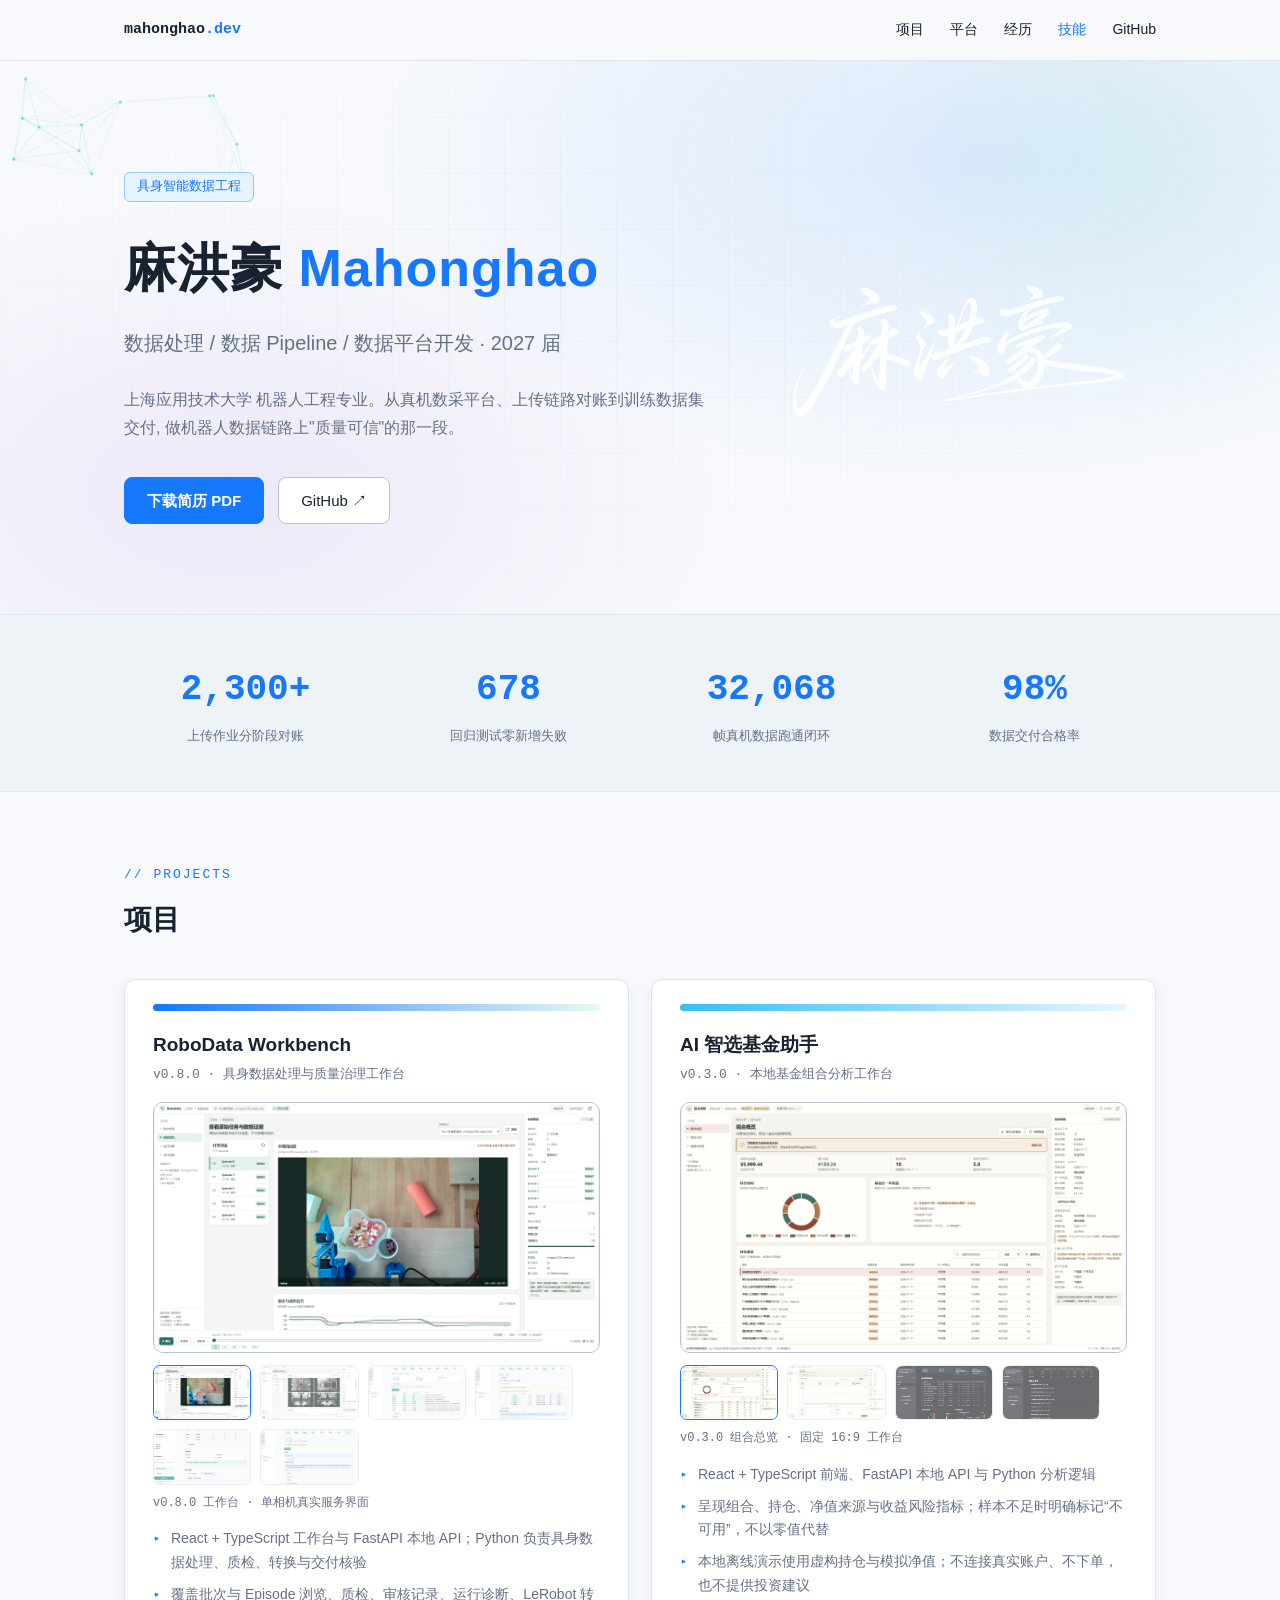
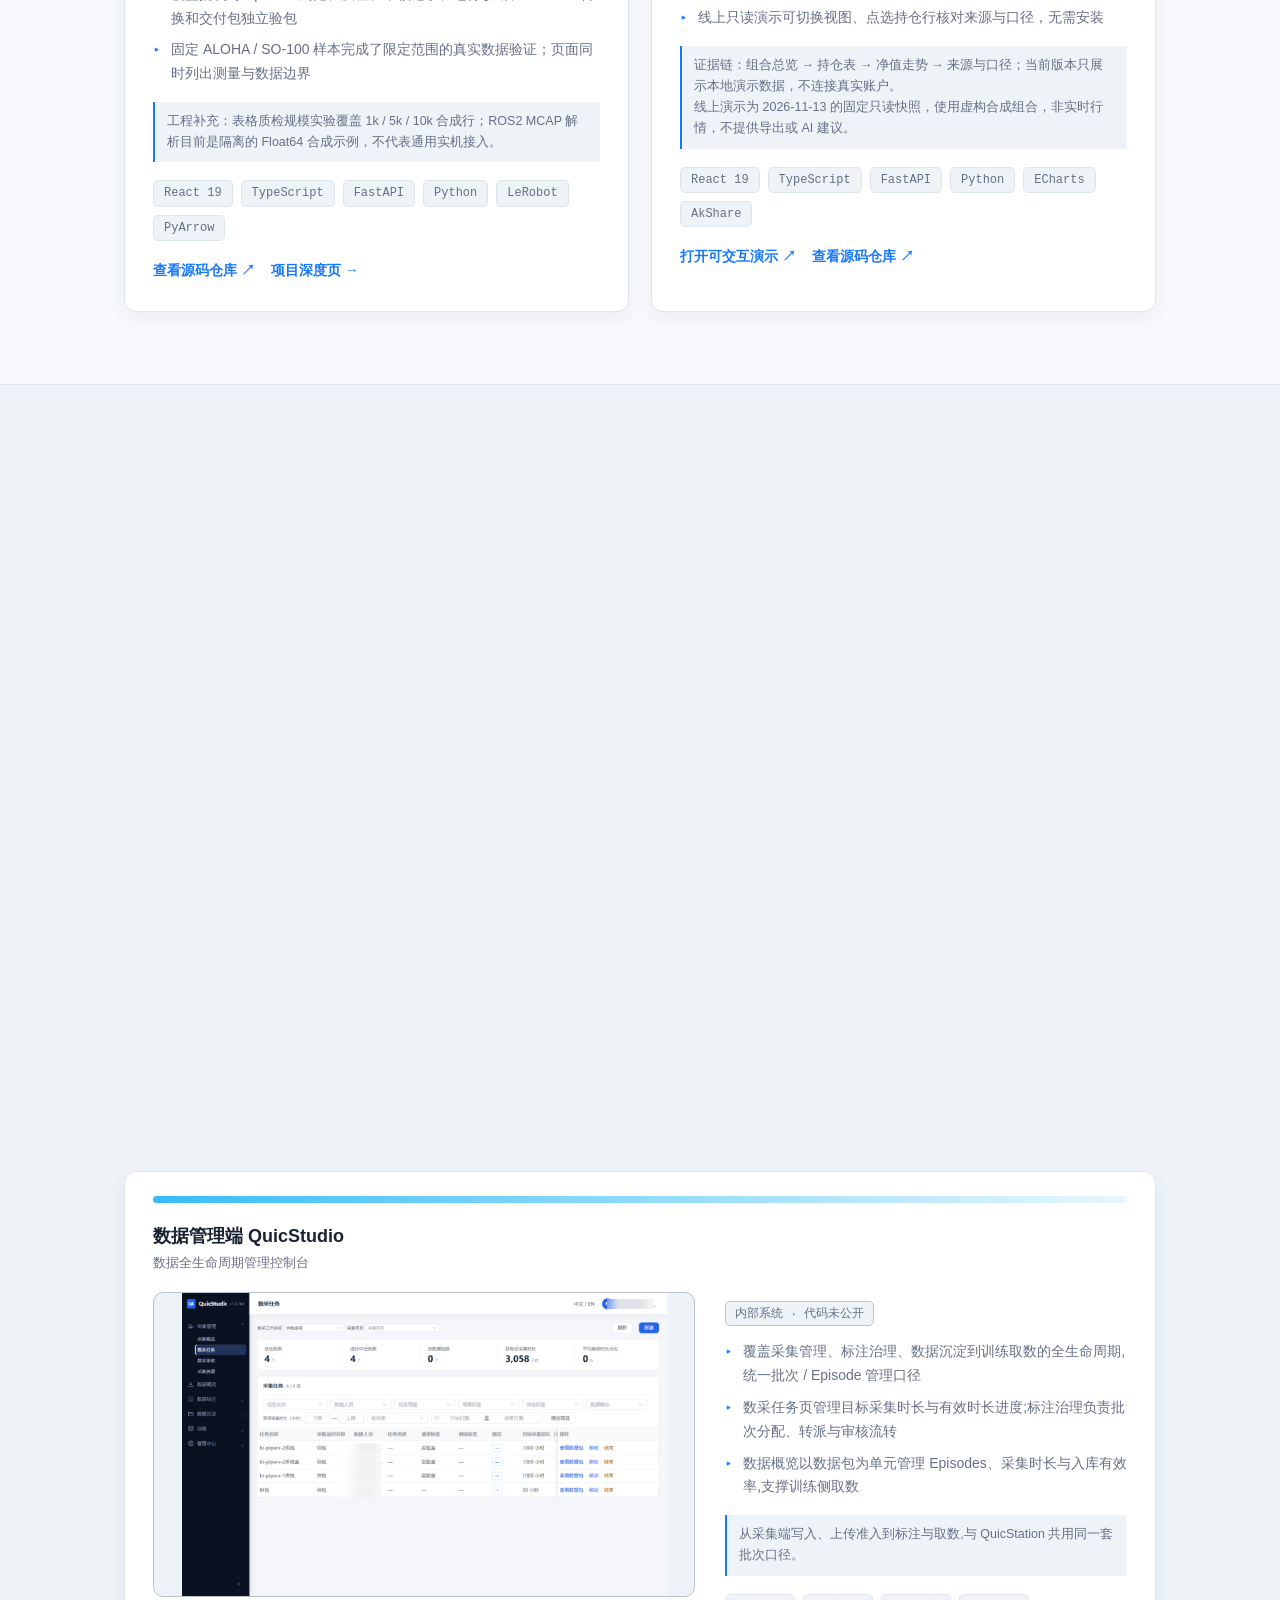
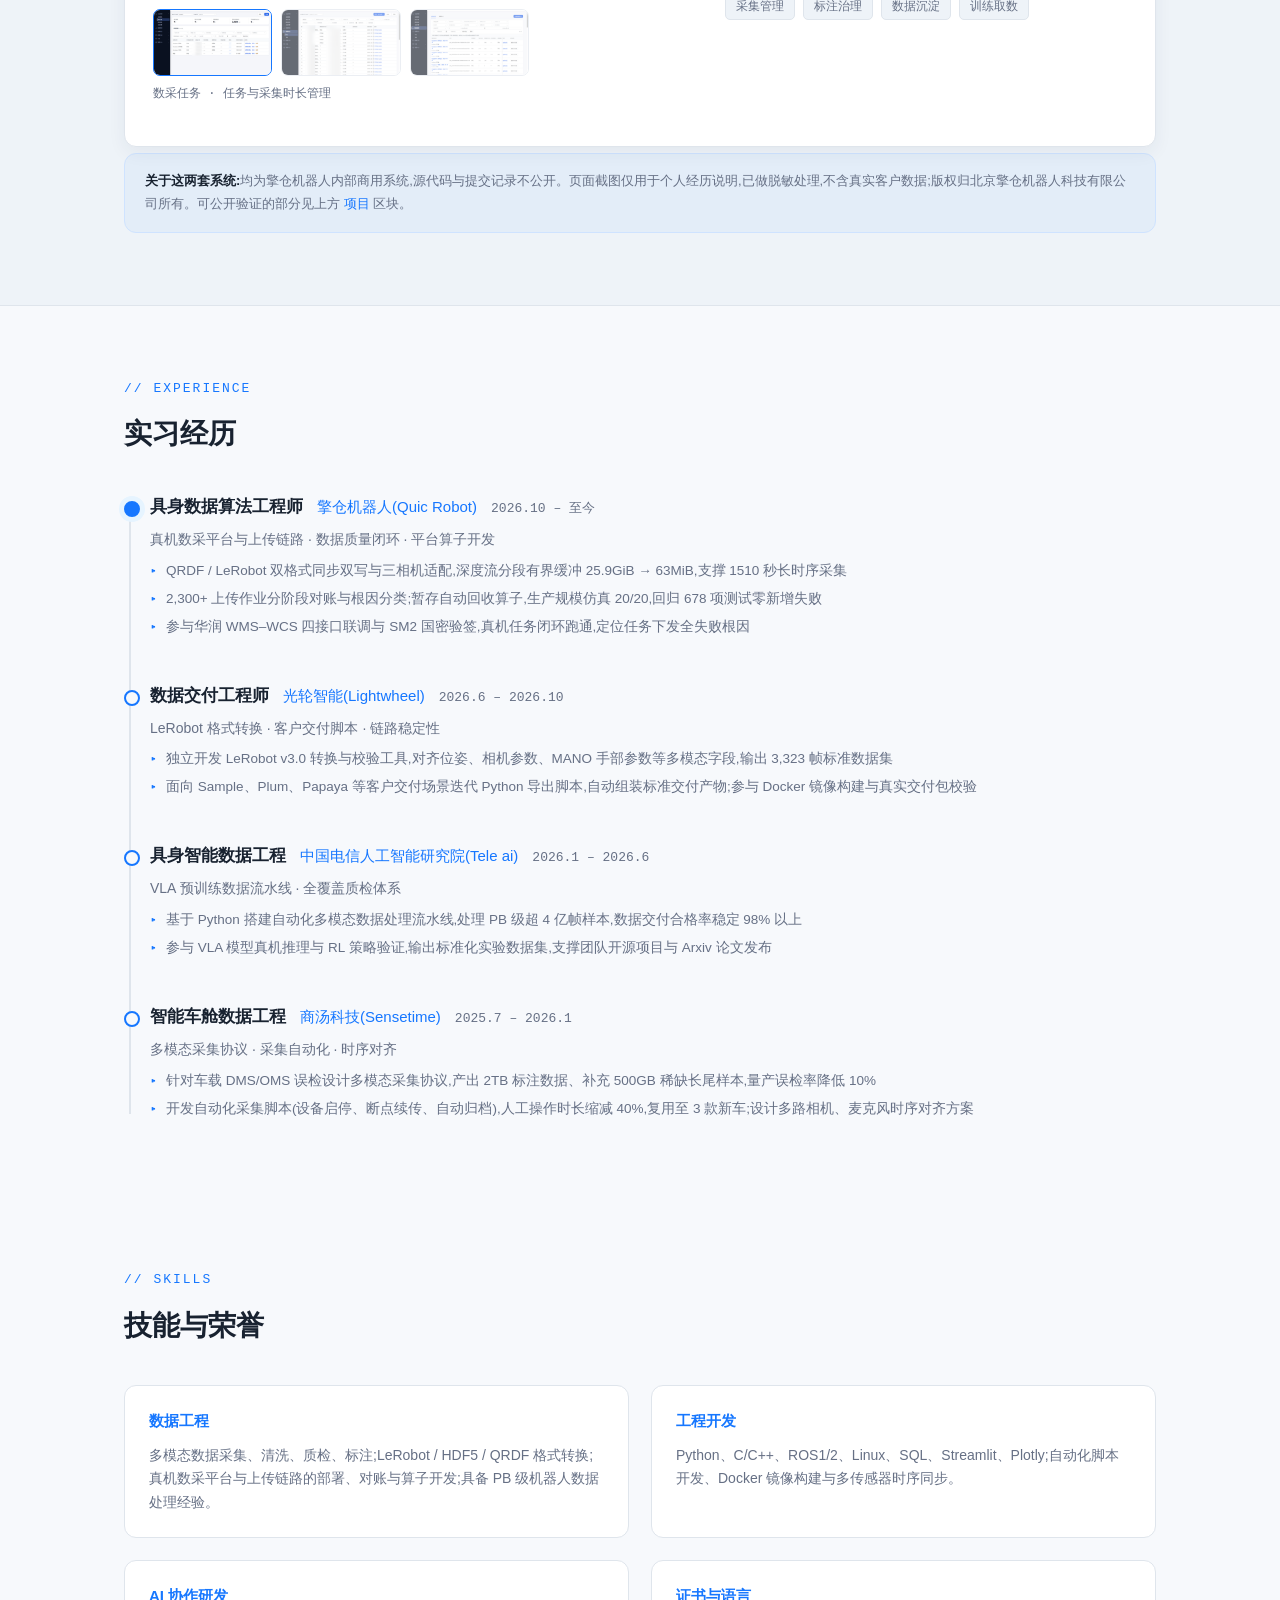
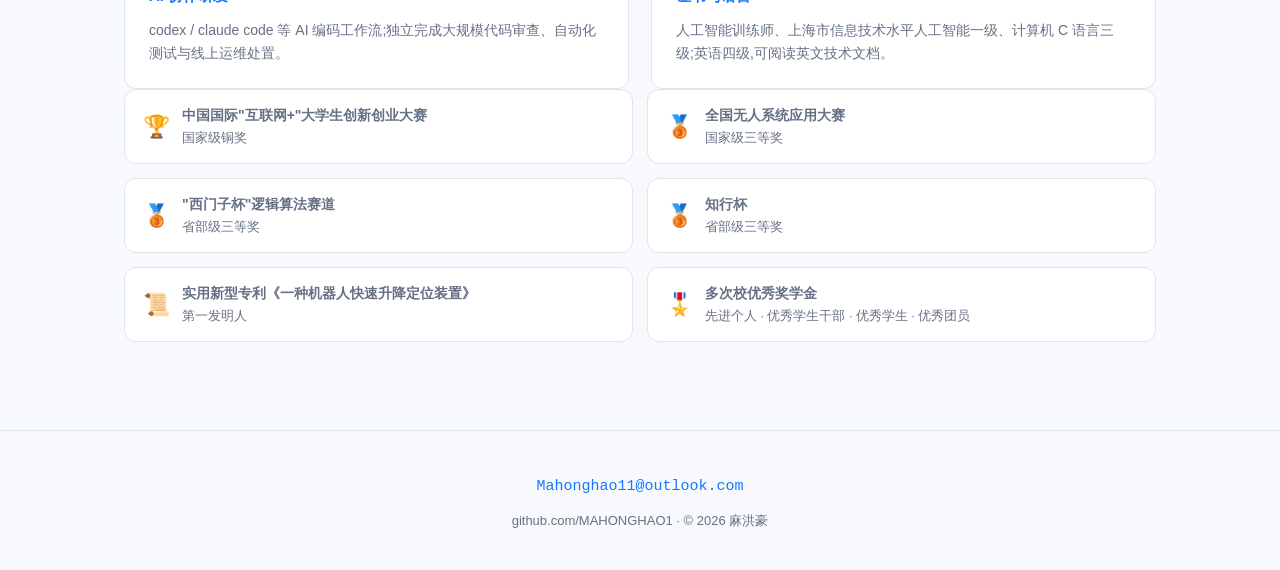
==== commit 3095402b: "feat(site): 内部平台独立成区，新增数据采集端 v0.4.2 展示与版本/保密说明" ====
--- a/index.html
+++ b/index.html
@@ -228,6 +228,20 @@
   .shot-thumbs img.on { border-color: var(--accent); opacity: 1; }
   .shot-caption { font-family: var(--mono); font-size: 12px; color: var(--text-dim); margin: -8px 0 14px; min-height: 1.5em; }
   .project-note { border-left: 2px solid var(--accent); padding: 9px 12px; margin: -2px 0 18px; background: var(--bg-soft); color: var(--text-dim); font-size: 12.5px; }
+  /* 内部平台区块 */
+  .ver-row { display: flex; align-items: center; gap: 8px; flex-wrap: wrap; margin: 0 0 14px; }
+  .ver { font-family: var(--mono); font-size: 11.5px; padding: 2px 9px; border-radius: 5px; border: 1px solid var(--border-bright); color: var(--text-dim); background: var(--bg-soft); }
+  .ver.live { color: #0a7c53; border-color: #a7e0c8; background: #e8f8f1; }
+  .ver.next { color: #6b4f00; border-color: #f0d9a0; background: #fdf6e3; }
+  .plat-disclaim {
+    margin-top: 6px; padding: 16px 20px; border-radius: 12px;
+    background: rgba(22, 119, 255, .05); border: 1px solid #cfe3ff;
+    font-size: 13px; color: var(--text-dim); line-height: 1.75;
+  }
+  .plat-disclaim b { color: var(--text); font-weight: 600; }
+  .card.feature { grid-column: 1 / -1; }
+  .card.feature .feature-flex { display: grid; grid-template-columns: 1.35fr 1fr; gap: 30px; align-items: center; }
+  @media (max-width: 760px) { .card.feature .feature-flex { grid-template-columns: 1fr; } }
   .project-links { display: flex; gap: 8px 16px; align-items: center; flex-wrap: wrap; }
   .tl-points { list-style: none; margin-top: 8px; }
   .tl-points li { position: relative; padding-left: 16px; font-size: 13.5px; color: var(--text-dim); margin-bottom: 5px; }
@@ -304,6 +318,7 @@
     <a class="nav-mark" href="#top">mahonghao<span>.dev</span></a>
     <div class="nav-links">
       <a href="#projects">项目</a>
+      <a href="#platforms">平台</a>
       <a href="#experience">经历</a>
       <a href="#skills">技能</a>
       <a href="https://github.com/MAHONGHAO1">GitHub</a>
@@ -423,7 +438,87 @@
   </div>
 </section>
 
-<section id="experience" style="background: var(--bg-soft); border-block: 1px solid var(--border);">
+<section id="platforms" style="background: var(--bg-soft); border-block: 1px solid var(--border);">
+  <div class="wrap">
+    <div class="sec-label reveal">// PLATFORMS @ QUIC ROBOT</div>
+    <h2 class="sec-title reveal">工程平台与内部系统</h2>
+
+    <div class="proj-grid">
+
+      <div class="card feature reveal">
+        <div class="card-visual"></div>
+        <div class="feature-flex">
+          <div>
+            <h3 style="font-size:18px;">数据采集端 QuicStation</h3>
+            <div class="card-sub">真机数采工作站控制端 · 双格式并行录制</div>
+            <img class="shot-main" src="assets/quic/05-collect-setup.png" alt="数采工作站批次设置界面" loading="lazy" decoding="async" />
+            <div class="shot-thumbs" aria-label="数据采集端截图">
+              <img class="on" src="assets/quic/05-collect-setup.png" data-cap="批次设置 · QRDF / LeRobot 双格式根目录" alt="批次设置" loading="lazy" />
+              <img src="assets/quic/07-uploads.png" data-cap="上传队列 · 文件传输与审核联动" alt="上传队列" loading="lazy" />
+            </div>
+            <div class="shot-caption">批次设置 · QRDF / LeRobot 双格式根目录</div>
+          </div>
+          <div>
+            <div class="ver-row">
+              <span class="ver live">v0.4.2 · 当前版本</span>
+              <span class="ver next">v0.4.3 · 迭代中</span>
+              <span class="ver">内部系统 · 代码未公开</span>
+            </div>
+            <ul>
+              <li>数采员在单机完成批次设置、设备连接确认与采集控制,QRDF 与 LeRobot 双根目录同一步骤并行写出</li>
+              <li>三相机适配与深度流分段有界缓冲,单次连续采集支撑 1510 秒长时序,峰值内存 25.9GiB → 63MiB</li>
+              <li>上传队列与 QuicStudio 审核联动,形成 采集 → 上传 → 准入 的完整链路</li>
+            </ul>
+            <div class="project-note">公司内部系统:代码与提交记录不公开。此处仅展示本人参与建设的界面形态与能力范围。</div>
+            <div class="tags">
+              <span class="tag">采集控制端</span><span class="tag">三相机</span><span class="tag">QRDF</span>
+              <span class="tag">LeRobot v3.0</span><span class="tag">上传队列</span>
+            </div>
+          </div>
+        </div>
+      </div>
+
+      <div class="card feature reveal">
+        <div class="card-visual alt"></div>
+        <div class="feature-flex">
+          <div>
+            <h3 style="font-size:18px;">数据管理端 QuicStudio</h3>
+            <div class="card-sub">数据全生命周期管理控制台</div>
+            <img class="shot-main" src="assets/quic/01-mining-tasks.png" alt="QuicStudio 数采任务界面" loading="lazy" decoding="async" />
+            <div class="shot-thumbs" aria-label="数据管理端截图">
+              <img class="on" src="assets/quic/01-mining-tasks.png" data-cap="数采任务 · 任务与采集时长管理" alt="数采任务" loading="lazy" />
+              <img src="assets/quic/02-annotation.png" data-cap="标注治理 · 批次分配与转派" alt="标注治理" loading="lazy" />
+              <img src="assets/quic/04-data-overview.png" data-cap="数据概览 · 数据包资产与 Episodes 管理" alt="数据概览" loading="lazy" />
+            </div>
+            <div class="shot-caption">数采任务 · 任务与采集时长管理</div>
+          </div>
+          <div>
+            <div class="ver-row">
+              <span class="ver">内部系统 · 代码未公开</span>
+            </div>
+            <ul>
+              <li>覆盖采集管理、标注治理、数据沉淀到训练取数的全生命周期,统一批次 / Episode 管理口径</li>
+              <li>数采任务页管理目标采集时长与有效时长进度;标注治理负责批次分配、转派与审核流转</li>
+              <li>数据概览以数据包为单元管理 Episodes、采集时长与入库有效率,支撑训练侧取数</li>
+            </ul>
+            <div class="project-note">从采集端写入、上传准入到标注与取数,与 QuicStation 共用同一套批次口径。</div>
+            <div class="tags">
+              <span class="tag">采集管理</span><span class="tag">标注治理</span>
+              <span class="tag">数据沉淀</span><span class="tag">训练取数</span>
+            </div>
+          </div>
+        </div>
+      </div>
+
+    </div>
+
+    <div class="plat-disclaim reveal">
+      <b>关于这两套系统:</b>均为擎仓机器人内部商用系统,源代码与提交记录不公开。页面截图仅用于个人经历说明,已做脱敏处理,不含真实客户数据;版权归北京擎仓机器人科技有限公司所有。可公开验证的部分见上方 <a href="#projects">项目</a> 区块。
+    </div>
+  </div>
+</section>
+
+<section id="experience">
   <div class="wrap">
     <div class="sec-label reveal">// EXPERIENCE</div>
     <h2 class="sec-title reveal">实习经历</h2>
@@ -479,50 +574,6 @@
         <ul class="tl-points">
           <li>针对车载 DMS/OMS 误检设计多模态采集协议,产出 2TB 标注数据、补充 500GB 稀缺长尾样本,量产误检率降低 10%</li>
           <li>开发自动化采集脚本(设备启停、断点续传、自动归档),人工操作时长缩减 40%,复用至 3 款新车;设计多路相机、麦克风时序对齐方案</li>
-        </ul>
-      </div>
-
-    </div>
-
-    <div class="sec-label reveal" style="margin-top:52px;">// PLATFORMS @ QUIC ROBOT</div>
-    <h3 class="reveal" style="font-size:19px; margin-bottom:6px;">参与建设的平台</h3>
-    <p class="reveal" style="font-size:13.5px; color:var(--text-dim); margin-bottom:20px;">
-      实习期间参与建设的两套内部平台:真机数采工作站的控制端与数据全生命周期管理控制台。界面截图仅用于个人经历说明,版权归北京擎仓机器人科技有限公司所有。
-    </p>
-    <div class="proj-grid">
-
-      <div class="card reveal">
-        <div class="card-visual"></div>
-        <h3 style="font-size:16.5px;">数据采集平台 QuicStation</h3>
-        <div class="card-sub">真机数采工作站控制端 · 双格式录制</div>
-        <img class="shot-main" src="assets/quic/05-collect-setup.png" alt="数采平台批次设置界面" />
-        <div class="shot-thumbs">
-          <img class="on" src="assets/quic/05-collect-setup.png" data-cap="批次设置 · QRDF / LeRobot 双格式根目录" alt="批次设置" />
-          <img src="assets/quic/07-uploads.png" data-cap="上传队列 · 文件传输 / 人工审核联动" alt="上传队列" />
-        </div>
-        <div class="shot-caption" id="shotCap">批次设置 · QRDF / LeRobot 双格式根目录</div>
-        <ul>
-          <li>数采员在该界面完成批次设置、设备连接确认与采集控制,QRDF 与 LeRobot 双根目录同一步骤并行写出</li>
-          <li>上传队列与 Studio 审核联动:文件传输完成后进入平台准入与人工审核,形成采集 → 上传 → 准入的完整链路</li>
-          <li>本学期在真机工作站落地双格式并行录制与三相机适配,并持续迭代该控制端的前端体验</li>
-        </ul>
-      </div>
-
-      <div class="card reveal">
-        <div class="card-visual alt"></div>
-        <h3 style="font-size:16.5px;">数据管理平台 QuicStudio</h3>
-        <div class="card-sub">数据全生命周期管理控制台</div>
-        <img class="shot-main" src="assets/quic/01-mining-tasks.png" alt="QuicStudio 数采任务界面" />
-        <div class="shot-thumbs">
-          <img class="on" src="assets/quic/01-mining-tasks.png" data-cap="数采任务 · 任务与采集时长管理" alt="数采任务" />
-          <img src="assets/quic/02-annotation.png" data-cap="标注治理 · 批次分配与转派" alt="标注治理" />
-          <img src="assets/quic/04-data-overview.png" data-cap="数据概览 · 数据包资产与 Episodes 管理" alt="数据概览" />
-        </div>
-        <div class="shot-caption">数采任务 · 任务与采集时长管理</div>
-        <ul>
-          <li>覆盖采集管理、数据标注、数据沉淀到训练的数据全生命周期,统一批次 / Episode 管理口径</li>
-          <li>数采任务页管理目标采集时长与有效时长进度;标注治理负责批次分配、转派与审核流转</li>
-          <li>数据概览以数据包为单元管理 Episodes、采集时长与入库有效率,支撑训练侧取数</li>
         </ul>
       </div>
 
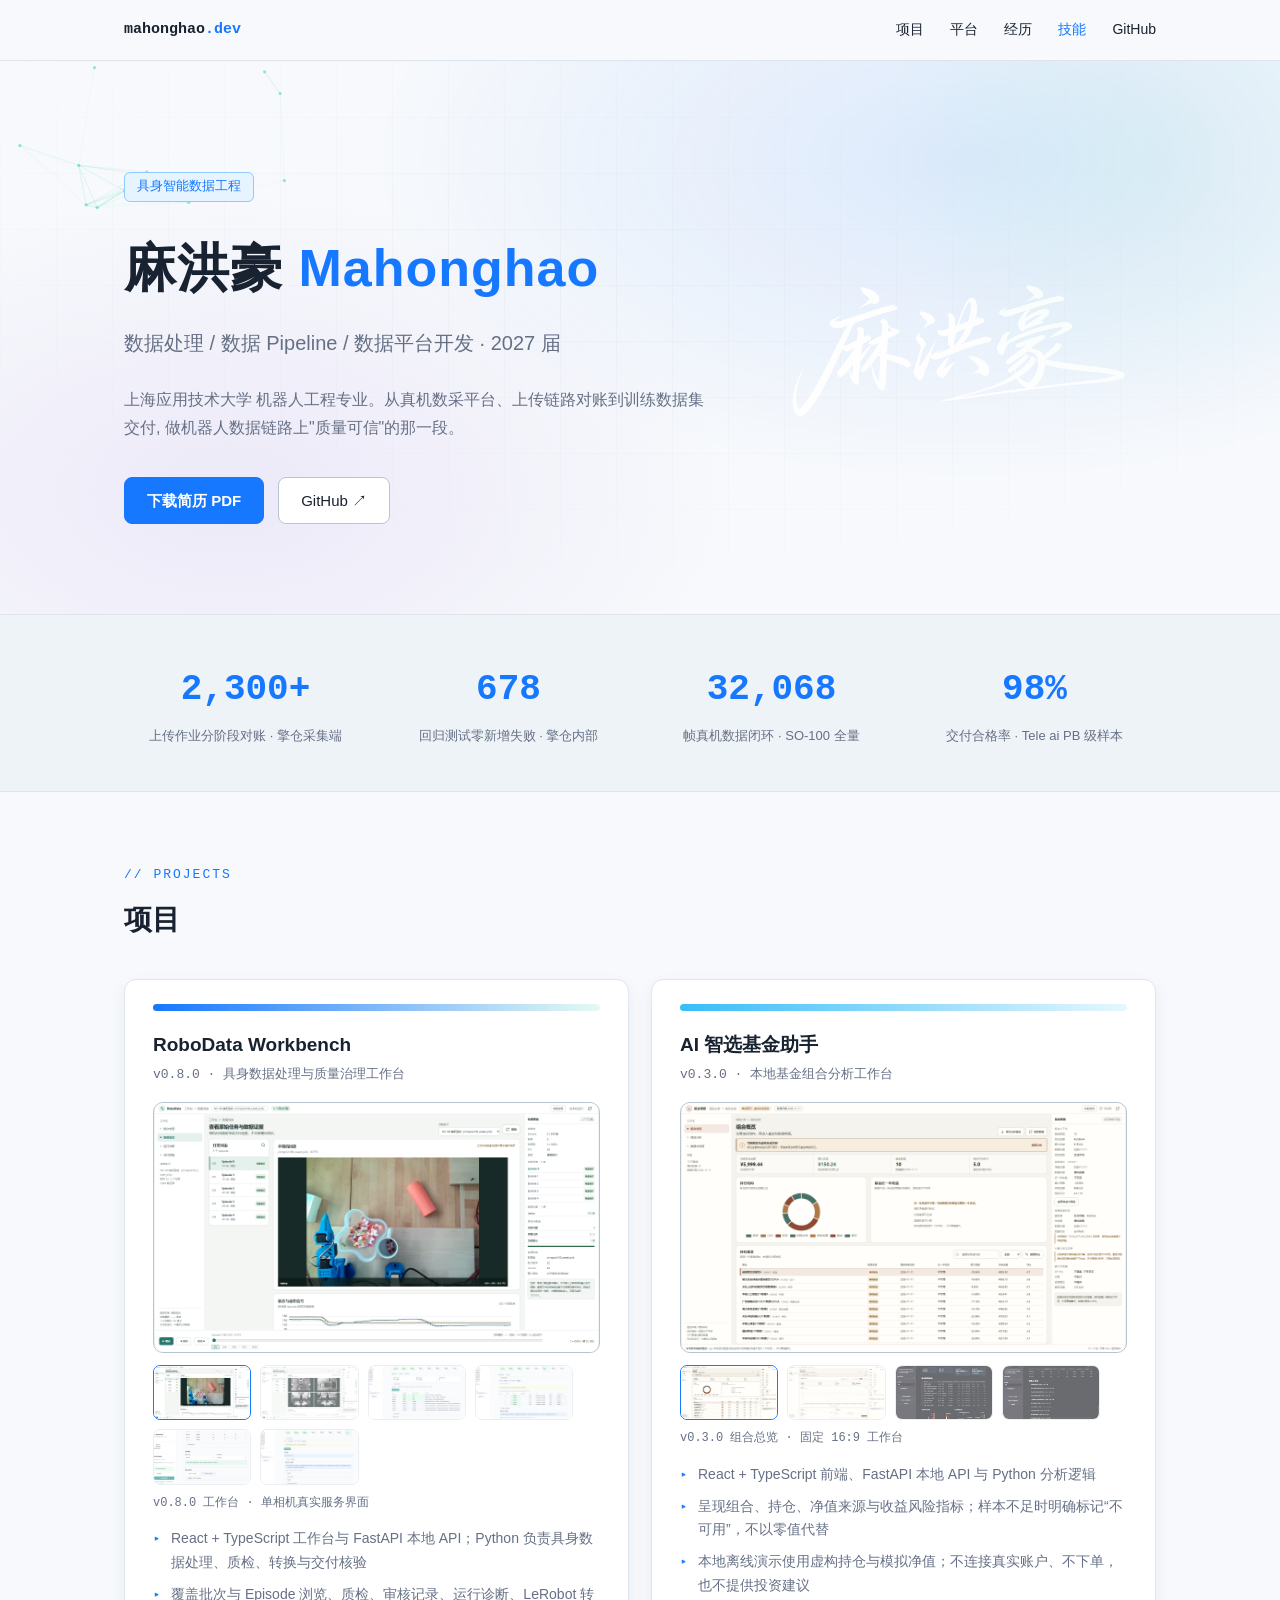
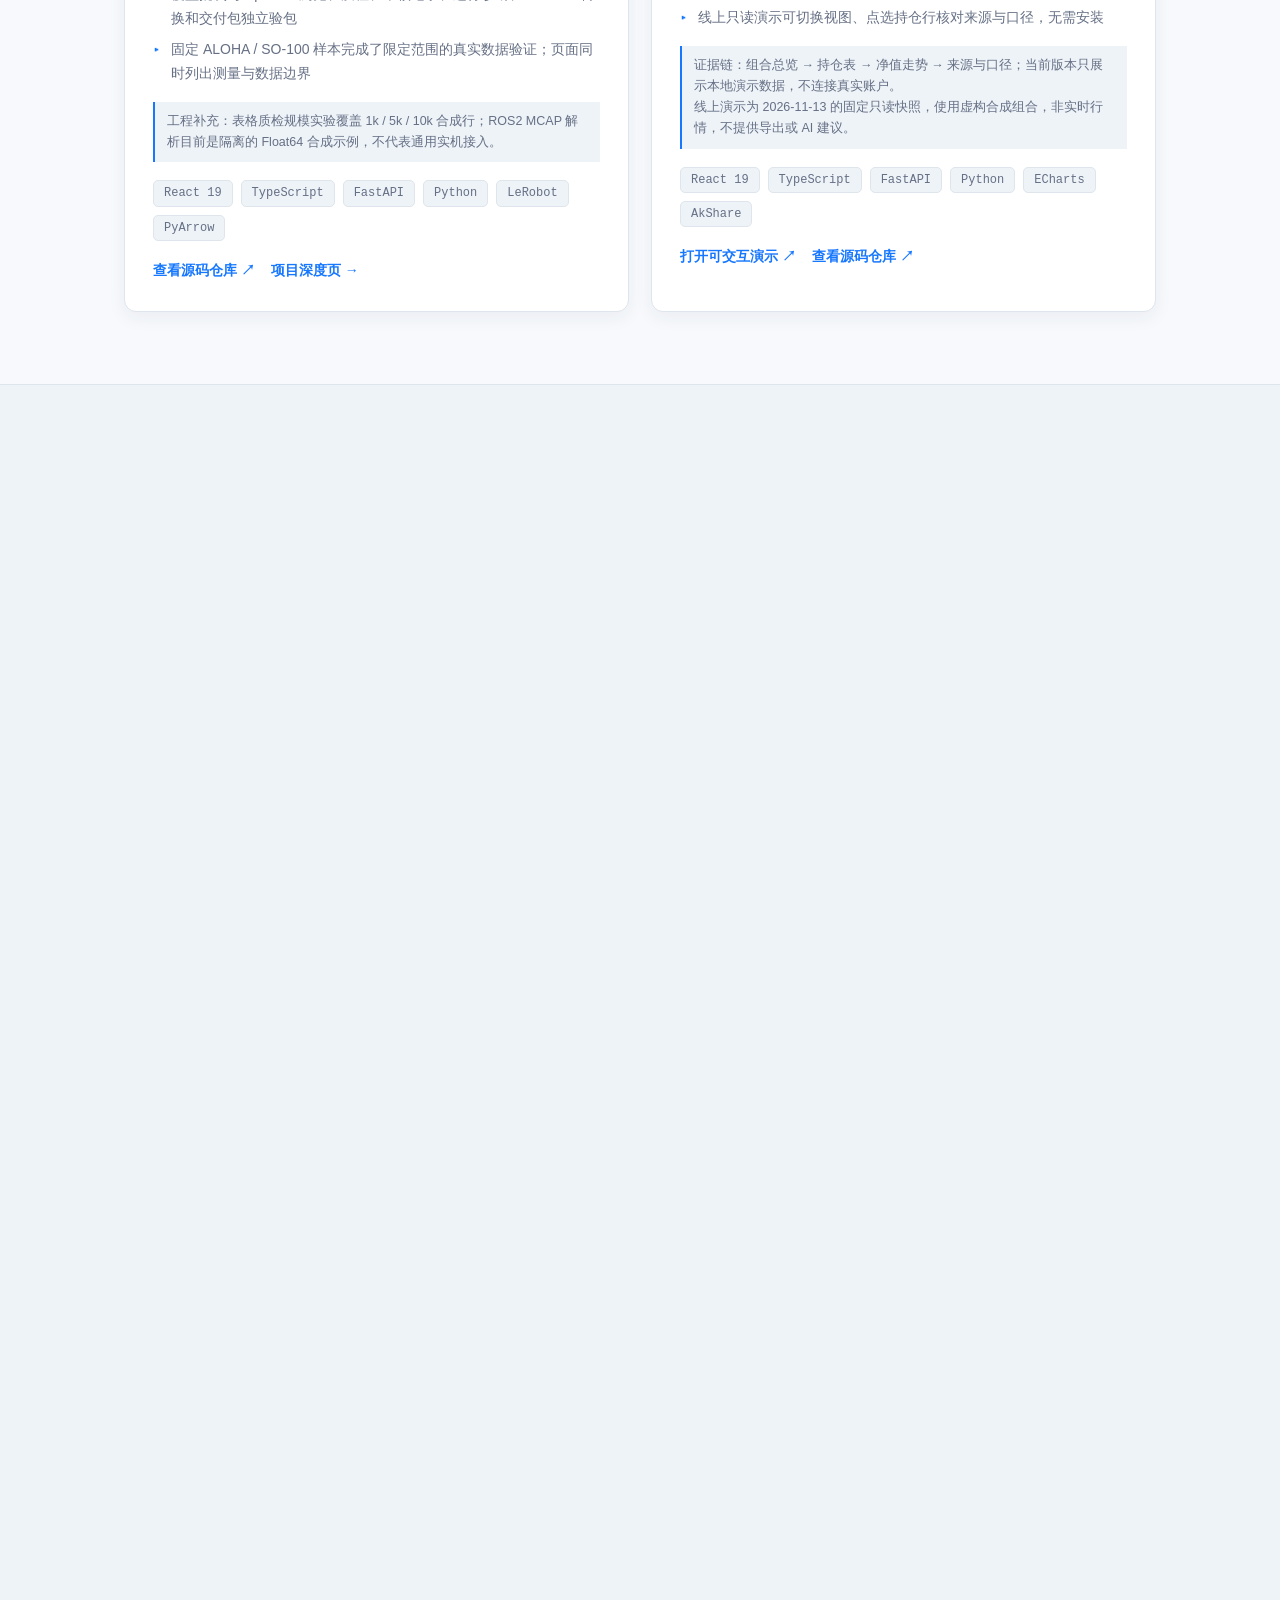
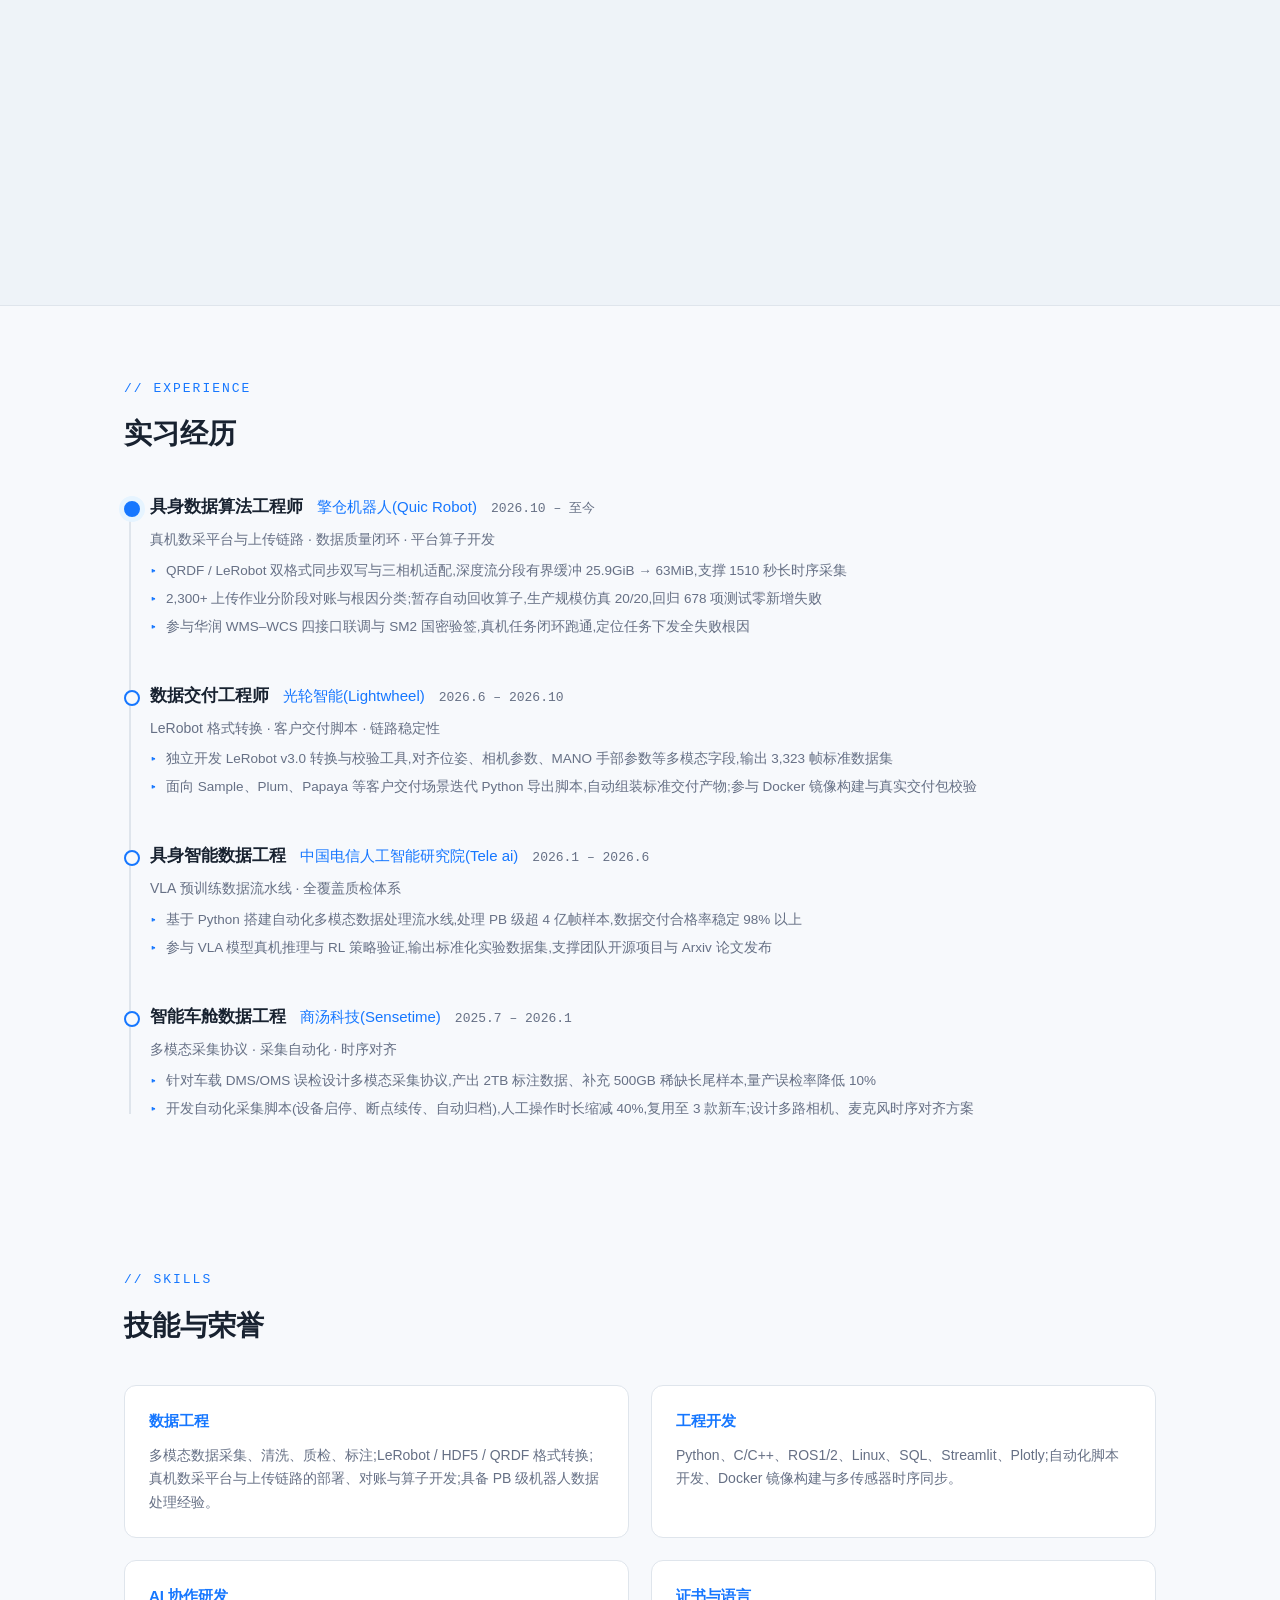
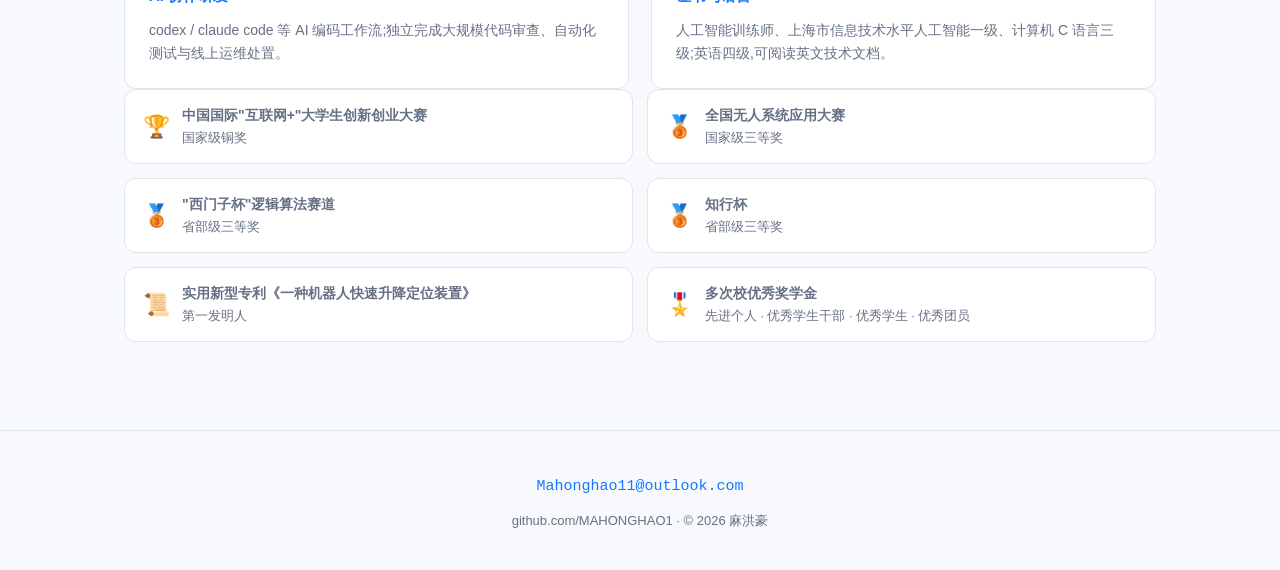
==== commit 171fd865: "feat(site): 采集端换成真前端运行截图；统计指标补口径来源" ====
--- a/index.html
+++ b/index.html
@@ -352,19 +352,19 @@
   <div class="wrap stats-grid">
     <div class="stat reveal">
       <div class="stat-num" data-count="2300" data-suffix="+">2,300+</div>
-      <div class="stat-label">上传作业分阶段对账</div>
+      <div class="stat-label">上传作业分阶段对账 · 擎仓采集端</div>
     </div>
     <div class="stat reveal">
       <div class="stat-num" data-count="678">678</div>
-      <div class="stat-label">回归测试零新增失败</div>
+      <div class="stat-label">回归测试零新增失败 · 擎仓内部</div>
     </div>
     <div class="stat reveal">
       <div class="stat-num" data-count="32068">32,068</div>
-      <div class="stat-label">帧真机数据跑通闭环</div>
+      <div class="stat-label">帧真机数据闭环 · SO-100 全量</div>
     </div>
     <div class="stat reveal">
       <div class="stat-num" data-count="98" data-suffix="%">98%</div>
-      <div class="stat-label">数据交付合格率</div>
+      <div class="stat-label">交付合格率 · Tele ai PB 级样本</div>
     </div>
   </div>
 </div>
@@ -451,12 +451,13 @@
           <div>
             <h3 style="font-size:18px;">数据采集端 QuicStation</h3>
             <div class="card-sub">真机数采工作站控制端 · 双格式并行录制</div>
-            <img class="shot-main" src="assets/quic/05-collect-setup.png" alt="数采工作站批次设置界面" loading="lazy" decoding="async" />
+            <img class="shot-main" src="assets/quic/collect-quick.png" alt="QuicStation 快速数采界面：设备状态、批次设置与采集准备" loading="lazy" decoding="async" />
             <div class="shot-thumbs" aria-label="数据采集端截图">
-              <img class="on" src="assets/quic/05-collect-setup.png" data-cap="批次设置 · QRDF / LeRobot 双格式根目录" alt="批次设置" loading="lazy" />
-              <img src="assets/quic/07-uploads.png" data-cap="上传队列 · 文件传输与审核联动" alt="上传队列" loading="lazy" />
+              <img class="on" src="assets/quic/collect-quick.png" data-cap="快速数采 · 从臂反馈正常 2/2、相机正常 3/3" alt="快速数采主界面" loading="lazy" />
+              <img src="assets/quic/05-collect-setup.png" data-cap="批次设置 · QRDF / LeRobot 双格式根目录" alt="批次设置" loading="lazy" />
+              <img src="assets/quic/07-uploads.png" data-cap="Studio 上传 · 文件传输与审核联动" alt="上传队列" loading="lazy" />
             </div>
-            <div class="shot-caption">批次设置 · QRDF / LeRobot 双格式根目录</div>
+            <div class="shot-caption">快速数采 · 从臂反馈正常 2/2、相机正常 3/3</div>
           </div>
           <div>
             <div class="ver-row">
@@ -469,7 +470,7 @@
               <li>三相机适配与深度流分段有界缓冲,单次连续采集支撑 1510 秒长时序,峰值内存 25.9GiB → 63MiB</li>
               <li>上传队列与 QuicStudio 审核联动,形成 采集 → 上传 → 准入 的完整链路</li>
             </ul>
-            <div class="project-note">公司内部系统:代码与提交记录不公开。此处仅展示本人参与建设的界面形态与能力范围。</div>
+            <div class="project-note">公司内部系统:代码与提交记录不公开。上图为真前端 + 本地仿真后端运行截图,非现场实时数据;仅展示本人参与建设的界面形态与能力范围。</div>
             <div class="tags">
               <span class="tag">采集控制端</span><span class="tag">三相机</span><span class="tag">QRDF</span>
               <span class="tag">LeRobot v3.0</span><span class="tag">上传队列</span>
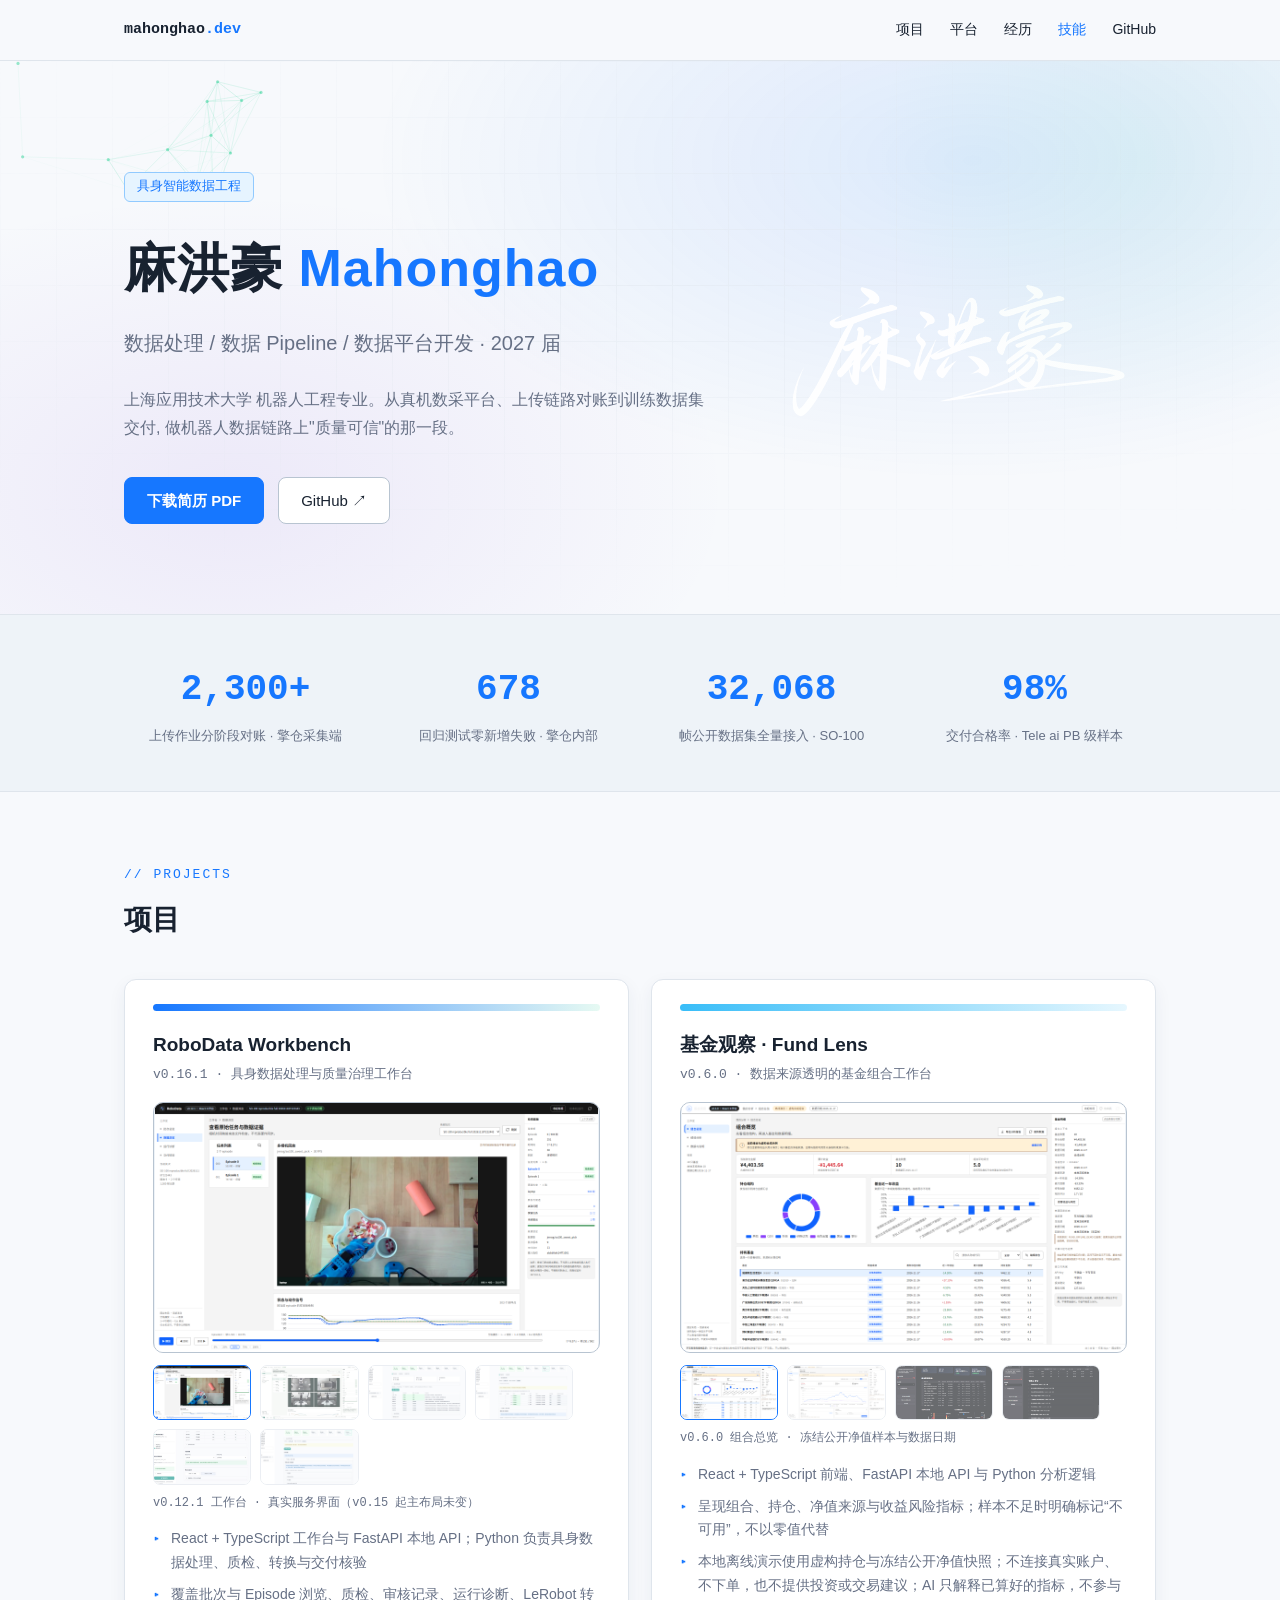
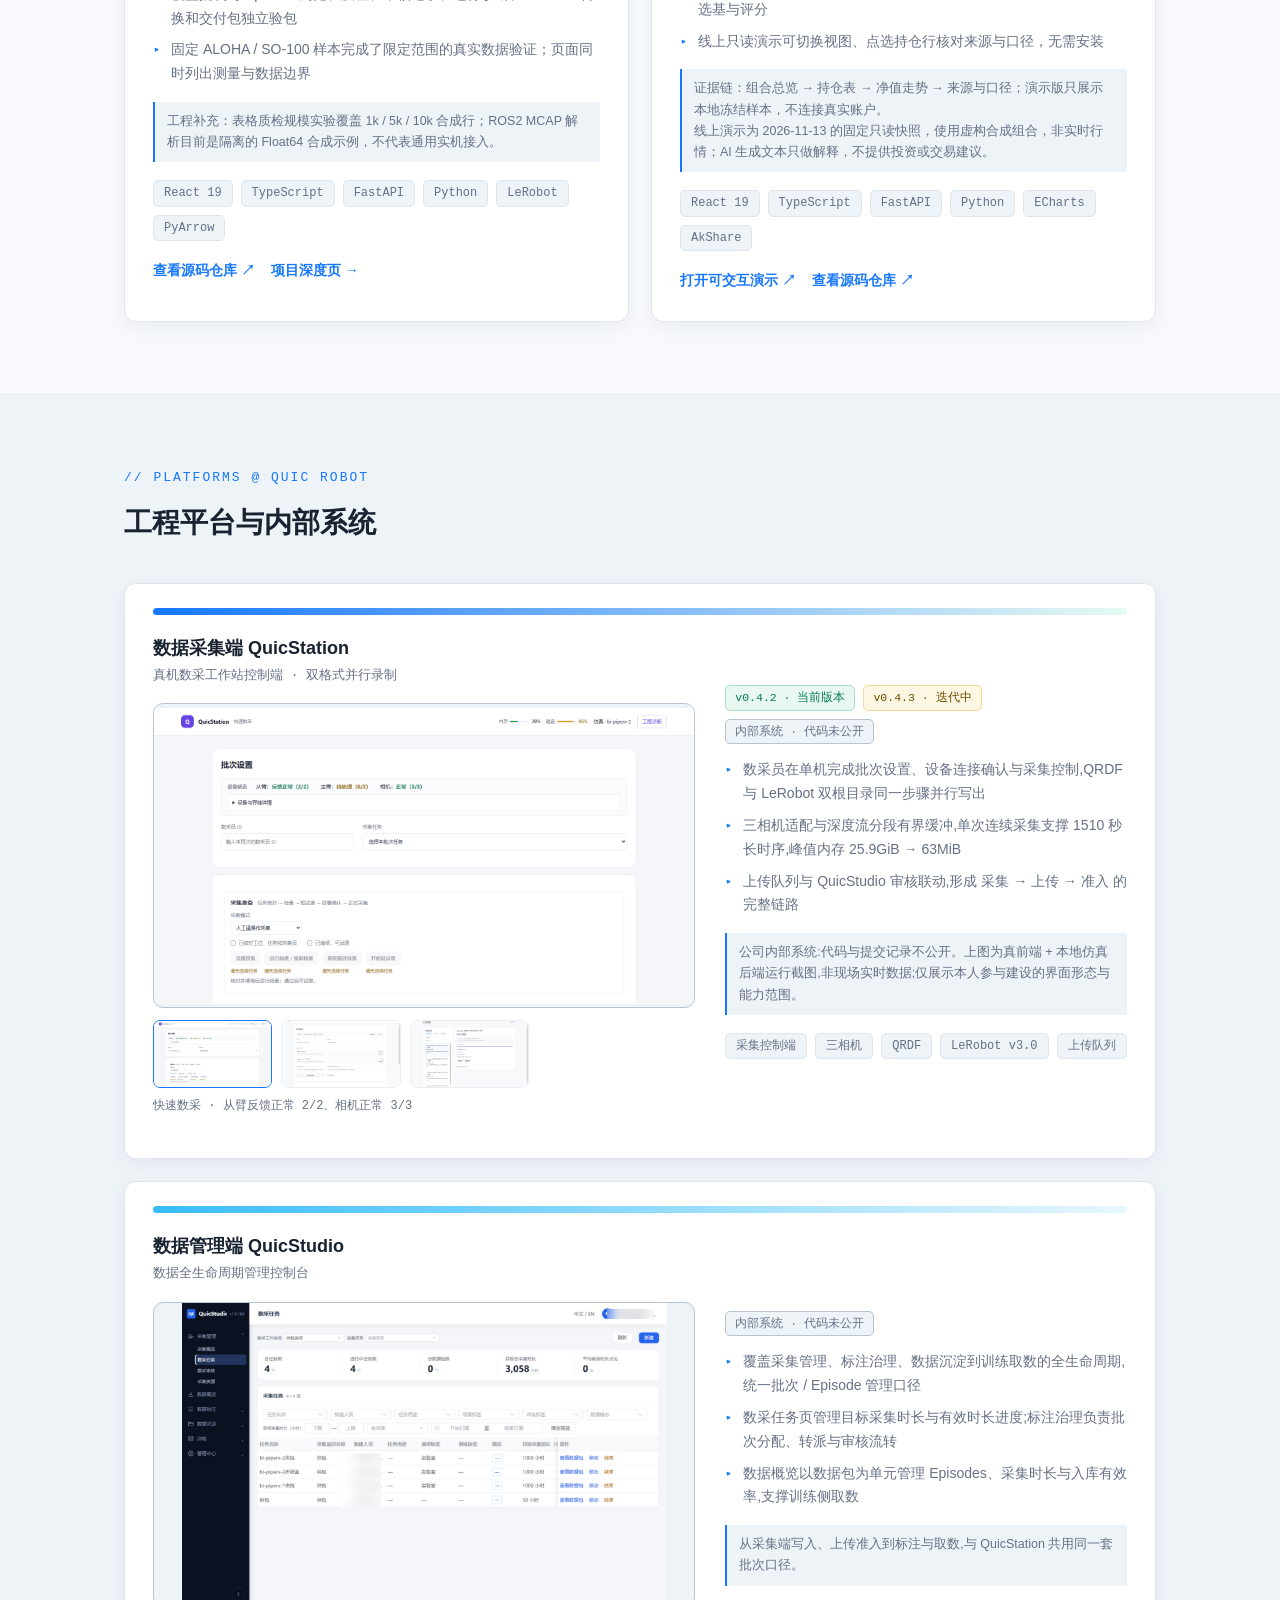
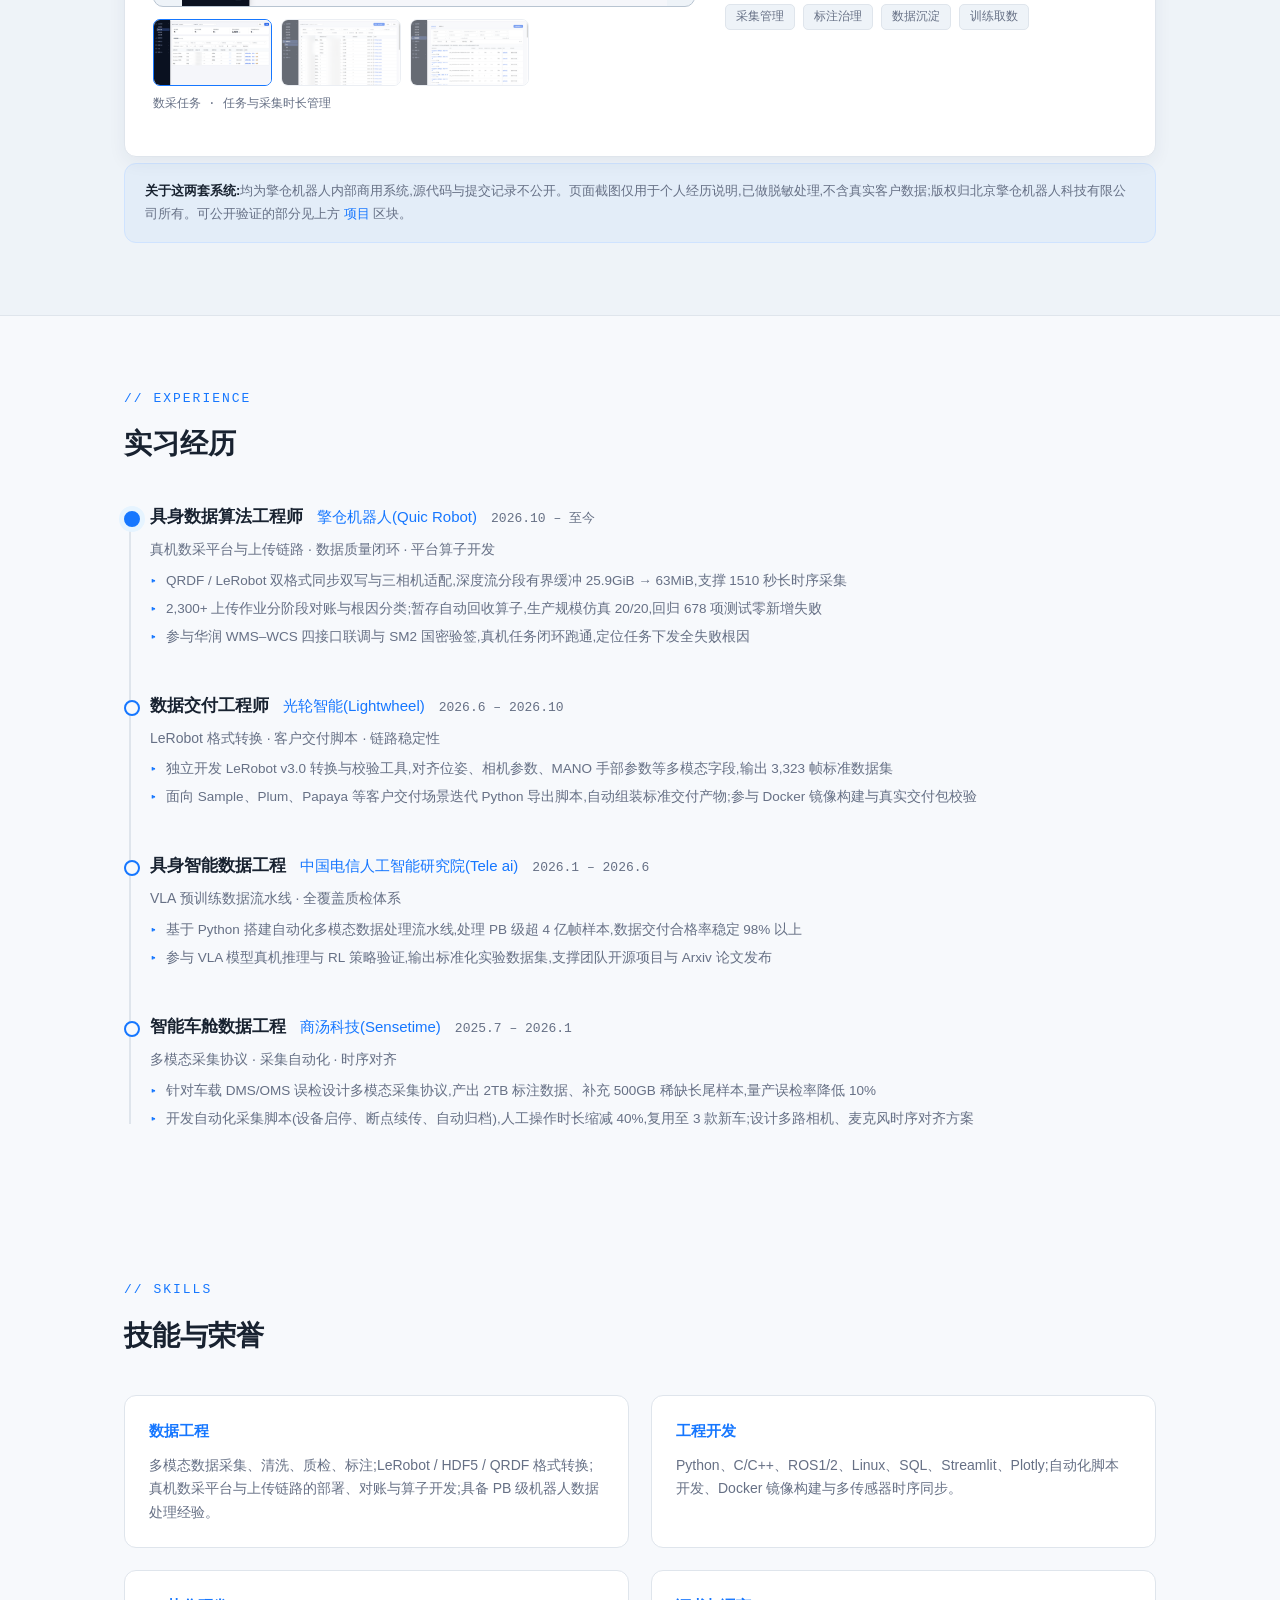
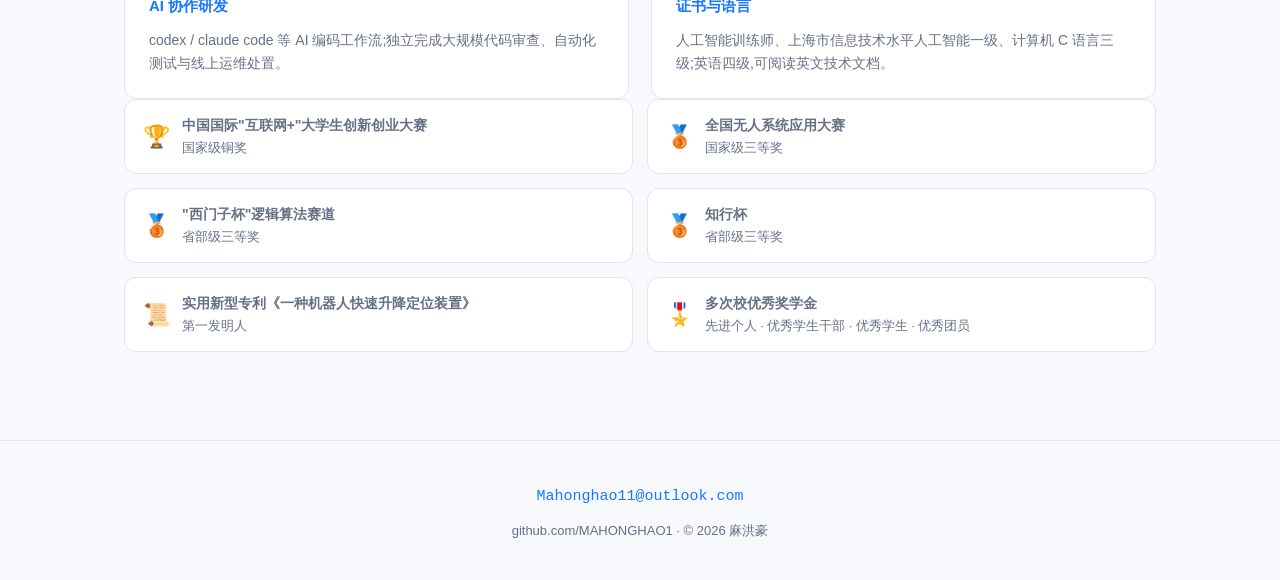
==== commit 4ebd1bac: "feat(site): 同步项目卡片到最新版本（RoboData v0.16.1 / 基金观察 v0.6.0） - RoboData 卡片：v0.8.0 → v0.16.1；主图换 v0.12.1 真" ====
--- a/index.html
+++ b/index.html
@@ -360,7 +360,7 @@
     </div>
     <div class="stat reveal">
       <div class="stat-num" data-count="32068">32,068</div>
-      <div class="stat-label">帧真机数据闭环 · SO-100 全量</div>
+      <div class="stat-label">帧公开数据集全量接入 · SO-100</div>
     </div>
     <div class="stat reveal">
       <div class="stat-num" data-count="98" data-suffix="%">98%</div>
@@ -378,17 +378,17 @@
       <div class="card reveal">
         <div class="card-visual"></div>
         <h3>RoboData Workbench</h3>
-        <div class="card-sub">v0.8.0 · 具身数据处理与质量治理工作台</div>
-        <img class="shot-main" src="assets/rwb/workbench-v0.8.0.png" alt="RoboData v0.8.0 React 工作台：Episode 视频、状态曲线、时间轴与检视面板" loading="lazy" decoding="async" />
+        <div class="card-sub">v0.16.1 · 具身数据处理与质量治理工作台</div>
+        <img class="shot-main" src="assets/rwb/workbench-v0.12.1.png" alt="RoboData v0.12.1 React 工作台：Episode 视频、状态曲线、时间轴与检视面板" loading="lazy" decoding="async" />
         <div class="shot-thumbs" aria-label="RoboData 项目截图">
-          <img class="on" src="assets/rwb/workbench-v0.8.0.png" data-cap="v0.8.0 工作台 · 单相机真实服务界面" alt="v0.8.0 React 工作台" loading="lazy" />
+          <img class="on" src="assets/rwb/workbench-v0.12.1.png" data-cap="v0.12.1 工作台 · 真实服务界面（v0.15 起主布局未变）" alt="v0.12.1 React 工作台" loading="lazy" />
           <img src="assets/rwb/workbench-v0.8.0-aloha.png" data-cap="ALOHA 四相机视图 · 使用真实视频帧的布局验证；批次元数据为演示构造" alt="四相机布局验证截图，批次元数据为演示构造" loading="lazy" />
           <img src="assets/rwb/01_overview.png" data-cap="历史界面 · 数据概览（早期版本，仅作迭代对照）" alt="RoboData 历史版本数据概览" loading="lazy" />
           <img src="assets/rwb/07_quality.png" data-cap="历史界面 · 质检视角（早期版本，仅作迭代对照）" alt="RoboData 历史版本质检页面" loading="lazy" />
-          <img src="assets/rwb/quality-report-focus.png" data-cap="历史界面 · v0.6.1 质检报告局部：检查通过项、问题明细与 HTML/JSON 报告导出；仅作迭代对照，非当前 v0.8.0" alt="RoboData 历史版本质检报告细节" loading="lazy" />
+          <img src="assets/rwb/quality-report-focus.png" data-cap="历史界面 · v0.6.1 质检报告局部：检查通过项、问题明细与 HTML/JSON 报告导出；仅作迭代对照" alt="RoboData 历史版本质检报告细节" loading="lazy" />
           <img src="assets/rwb/09_deliver.png" data-cap="历史界面 · 交付核验（早期版本，仅作迭代对照）" alt="RoboData 历史版本交付页面" loading="lazy" />
         </div>
-        <div class="shot-caption">v0.8.0 工作台 · 单相机真实服务界面</div>
+        <div class="shot-caption">v0.12.1 工作台 · 真实服务界面（v0.15 起主布局未变）</div>
         <ul>
           <li>React + TypeScript 工作台与 FastAPI 本地 API；Python 负责具身数据处理、质检、转换与交付核验</li>
           <li>覆盖批次与 Episode 浏览、质检、审核记录、运行诊断、LeRobot 转换和交付包独立验包</li>
@@ -407,23 +407,23 @@
 
       <div class="card reveal">
         <div class="card-visual alt"></div>
-        <h3>AI 智选基金助手</h3>
-        <div class="card-sub">v0.3.0 · 本地基金组合分析工作台</div>
-        <img class="shot-main" src="assets/fund/app_v0.3.0.png" alt="AI 智选基金助手 v0.3.0：组合总览、持仓表、指标卡和右侧检视" loading="lazy" decoding="async" />
-        <div class="shot-thumbs" aria-label="基金助手项目截图">
-          <img class="on" src="assets/fund/app_v0.3.0.png" data-cap="v0.3.0 组合总览 · 固定 16:9 工作台" alt="基金组合总览工作台" loading="lazy" />
-          <img src="assets/fund/app_v0.3.0-analysis.png" data-cap="绩效与风险 · 净值走势、来源与口径检视" alt="基金绩效与风险页面" loading="lazy" />
+        <h3>基金观察 · Fund Lens</h3>
+        <div class="card-sub">v0.6.0 · 数据来源透明的基金组合工作台</div>
+        <img class="shot-main" src="assets/fund/app_v0.6.0.png" alt="基金观察 v0.6.0 组合总览：冻结公开净值来源、数据日期、持仓表与右侧检视" loading="lazy" decoding="async" />
+        <div class="shot-thumbs" aria-label="基金观察项目截图">
+          <img class="on" src="assets/fund/app_v0.6.0.png" data-cap="v0.6.0 组合总览 · 冻结公开净值样本与数据日期" alt="基金组合总览工作台" loading="lazy" />
+          <img src="assets/fund/app_v0.6.0-analysis.png" data-cap="绩效与风险 · 净值按起点归一化到 100，图上取点与表格一致" alt="基金绩效与风险页面" loading="lazy" />
           <img src="assets/fund/08-fund-dashboard.png" data-cap="历史视角 · 早期评分看板" alt="旧版评分看板，作为迭代对照" loading="lazy" />
           <img src="assets/fund/10-fund-ai.png" data-cap="历史视角 · AI 辅助分析界面" alt="旧版 AI 辅助分析界面，作为迭代对照" loading="lazy" />
         </div>
-        <div class="shot-caption">v0.3.0 组合总览 · 固定 16:9 工作台</div>
+        <div class="shot-caption">v0.6.0 组合总览 · 冻结公开净值样本与数据日期</div>
         <ul>
           <li>React + TypeScript 前端、FastAPI 本地 API 与 Python 分析逻辑</li>
           <li>呈现组合、持仓、净值来源与收益风险指标；样本不足时明确标记“不可用”，不以零值代替</li>
-          <li>本地离线演示使用虚构持仓与模拟净值；不连接真实账户、不下单，也不提供投资建议</li>
+          <li>本地离线演示使用虚构持仓与冻结公开净值快照；不连接真实账户、不下单，也不提供投资或交易建议；AI 只解释已算好的指标，不参与选基与评分</li>
           <li>线上只读演示可切换视图、点选持仓行核对来源与口径，无需安装</li>
         </ul>
-        <div class="project-note">证据链：组合总览 → 持仓表 → 净值走势 → 来源与口径；当前版本只展示本地演示数据，不连接真实账户。<br>线上演示为 2026-11-13 的固定只读快照，使用虚构合成组合，非实时行情，不提供导出或 AI 建议。</div>
+        <div class="project-note">证据链：组合总览 → 持仓表 → 净值走势 → 来源与口径；演示版只展示本地冻结样本，不连接真实账户。<br>线上演示为 2026-11-13 的固定只读快照，使用虚构合成组合，非实时行情；AI 生成文本只做解释，不提供投资或交易建议。</div>
         <div class="tags">
           <span class="tag">React 19</span><span class="tag">TypeScript</span><span class="tag">FastAPI</span>
           <span class="tag">Python</span><span class="tag">ECharts</span><span class="tag">AkShare</span>
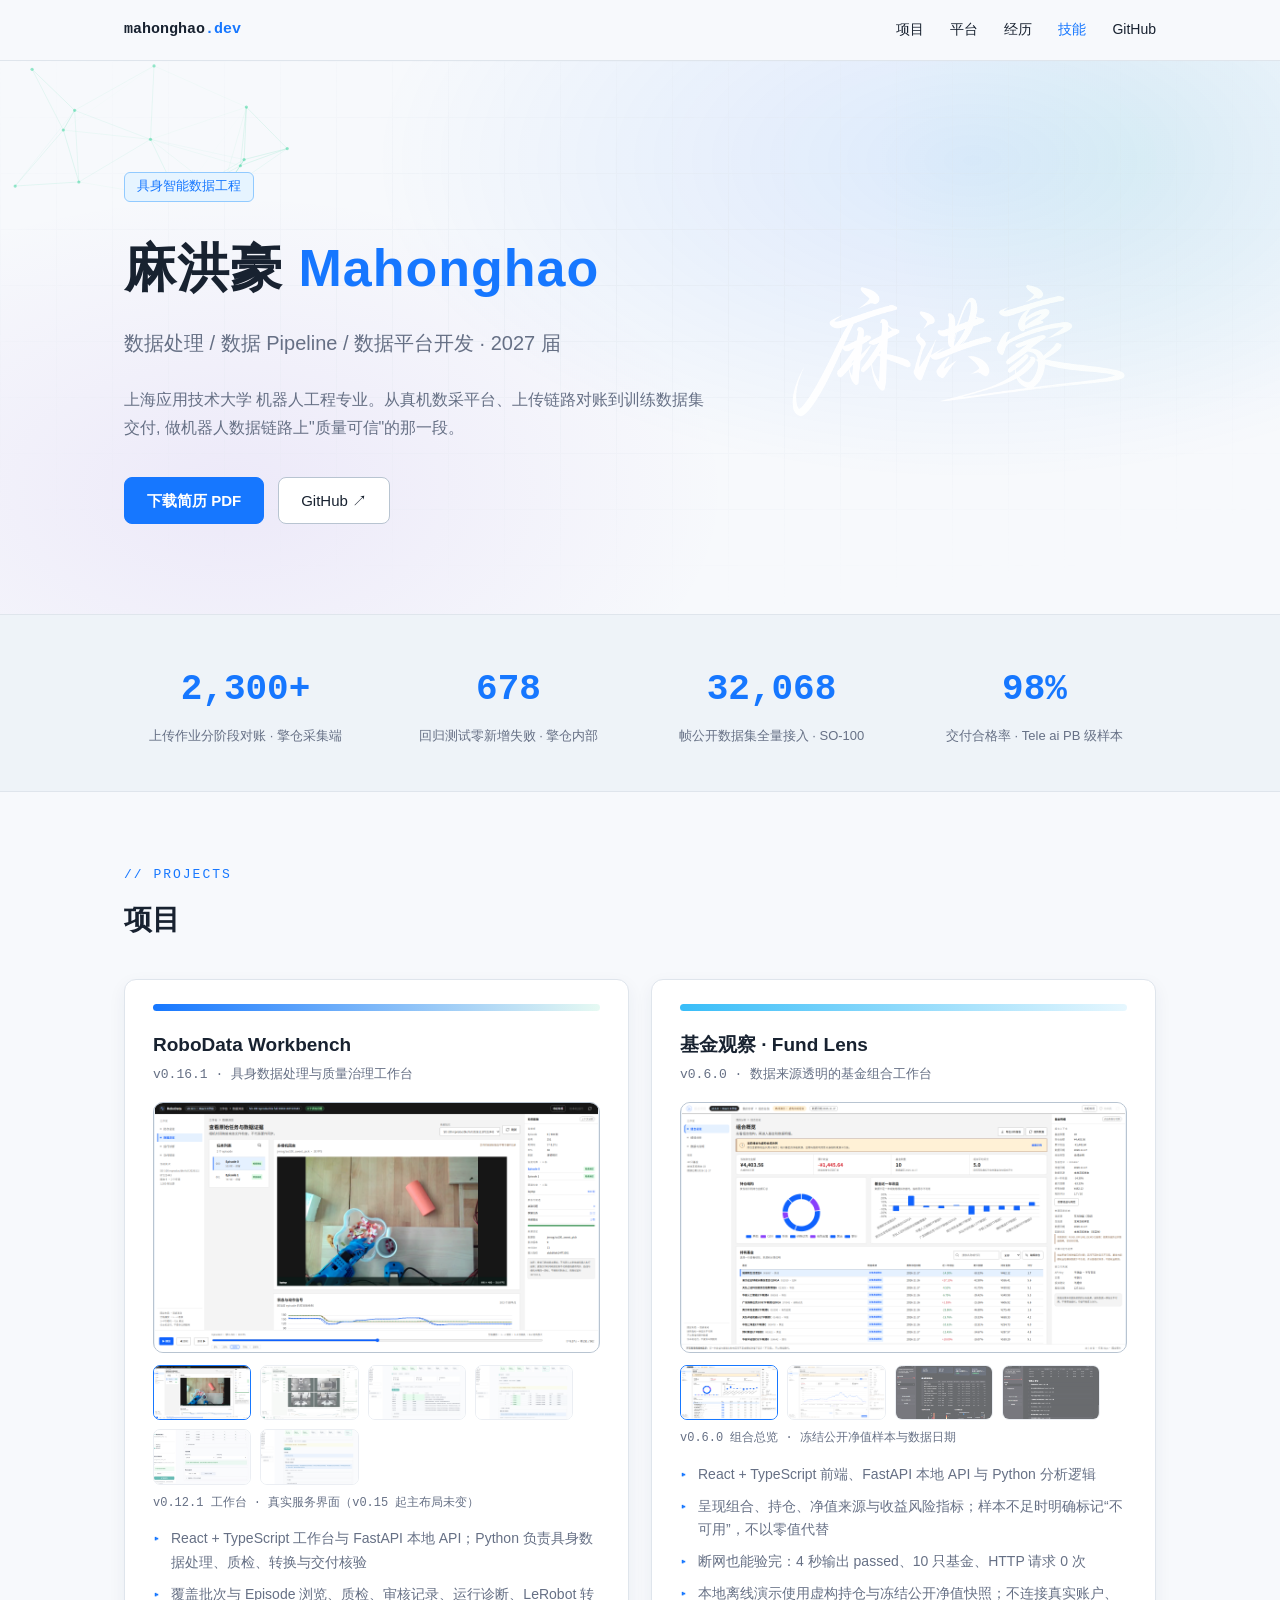
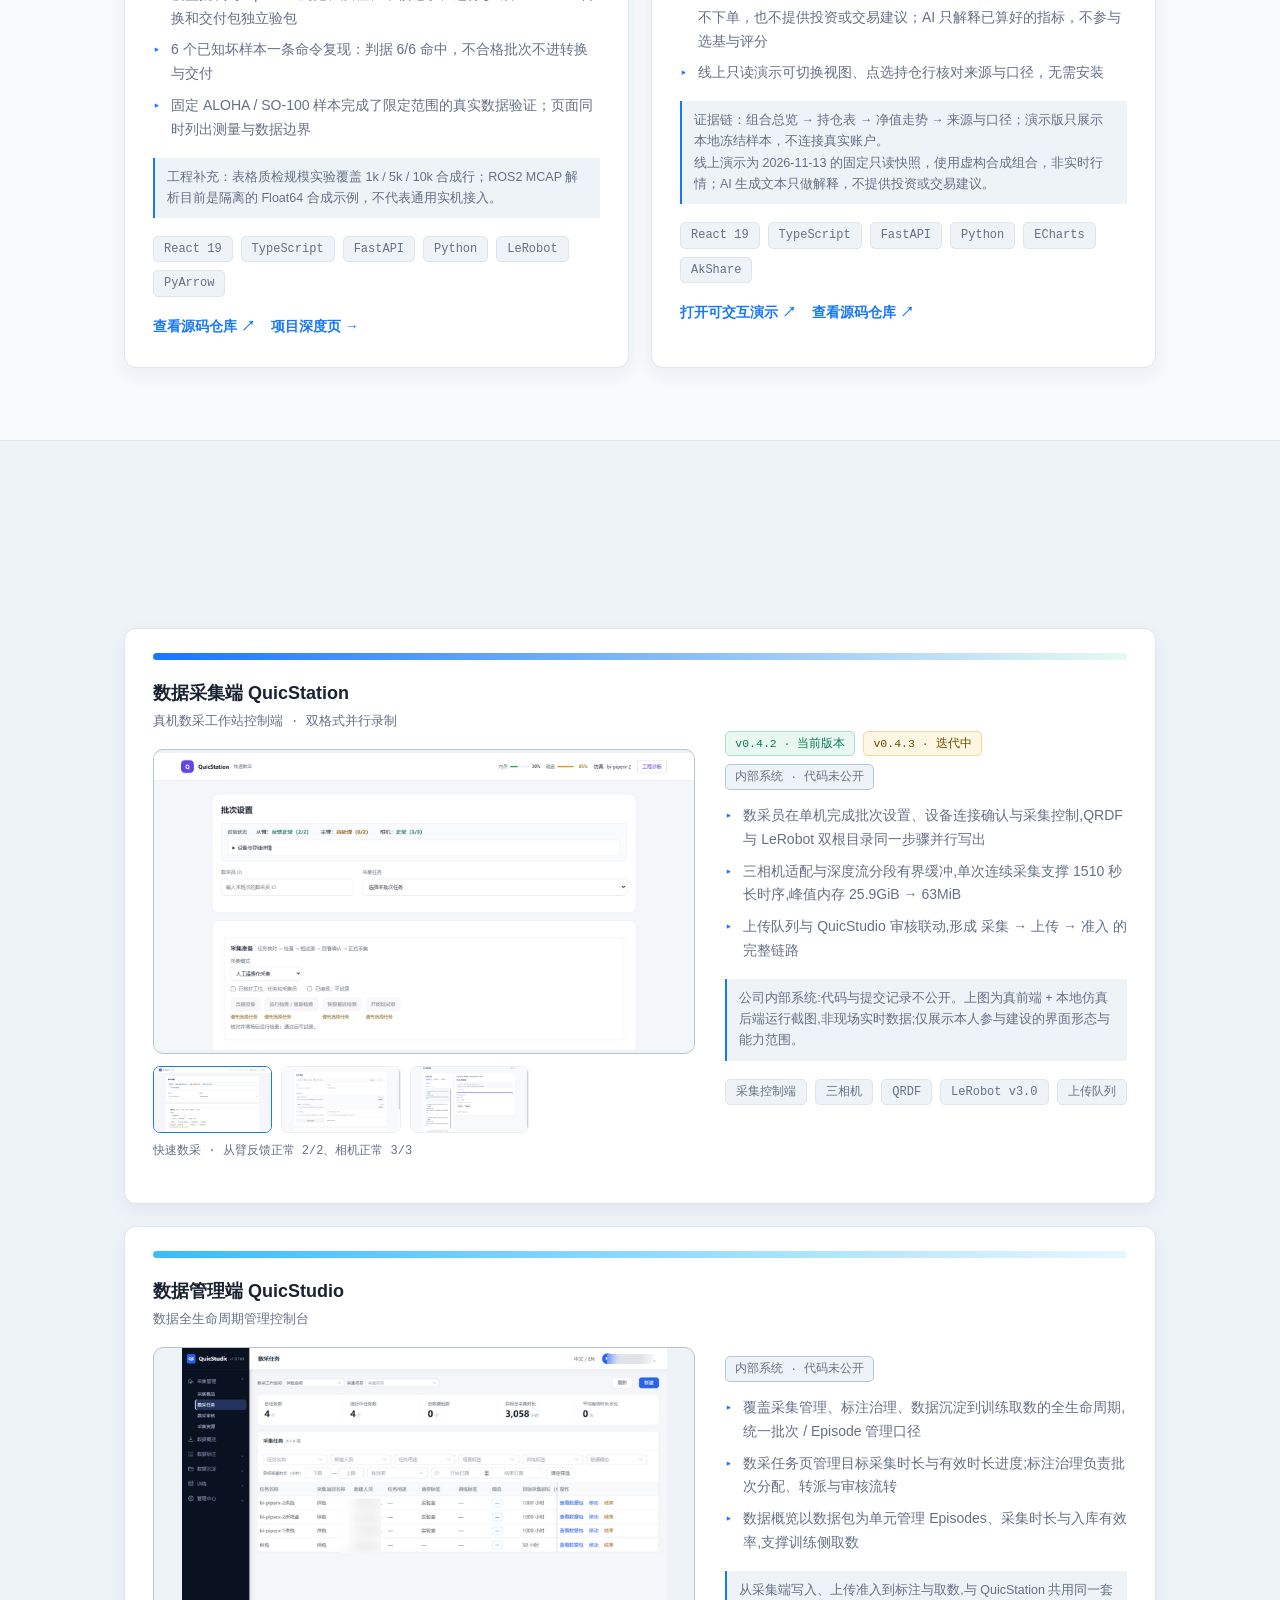
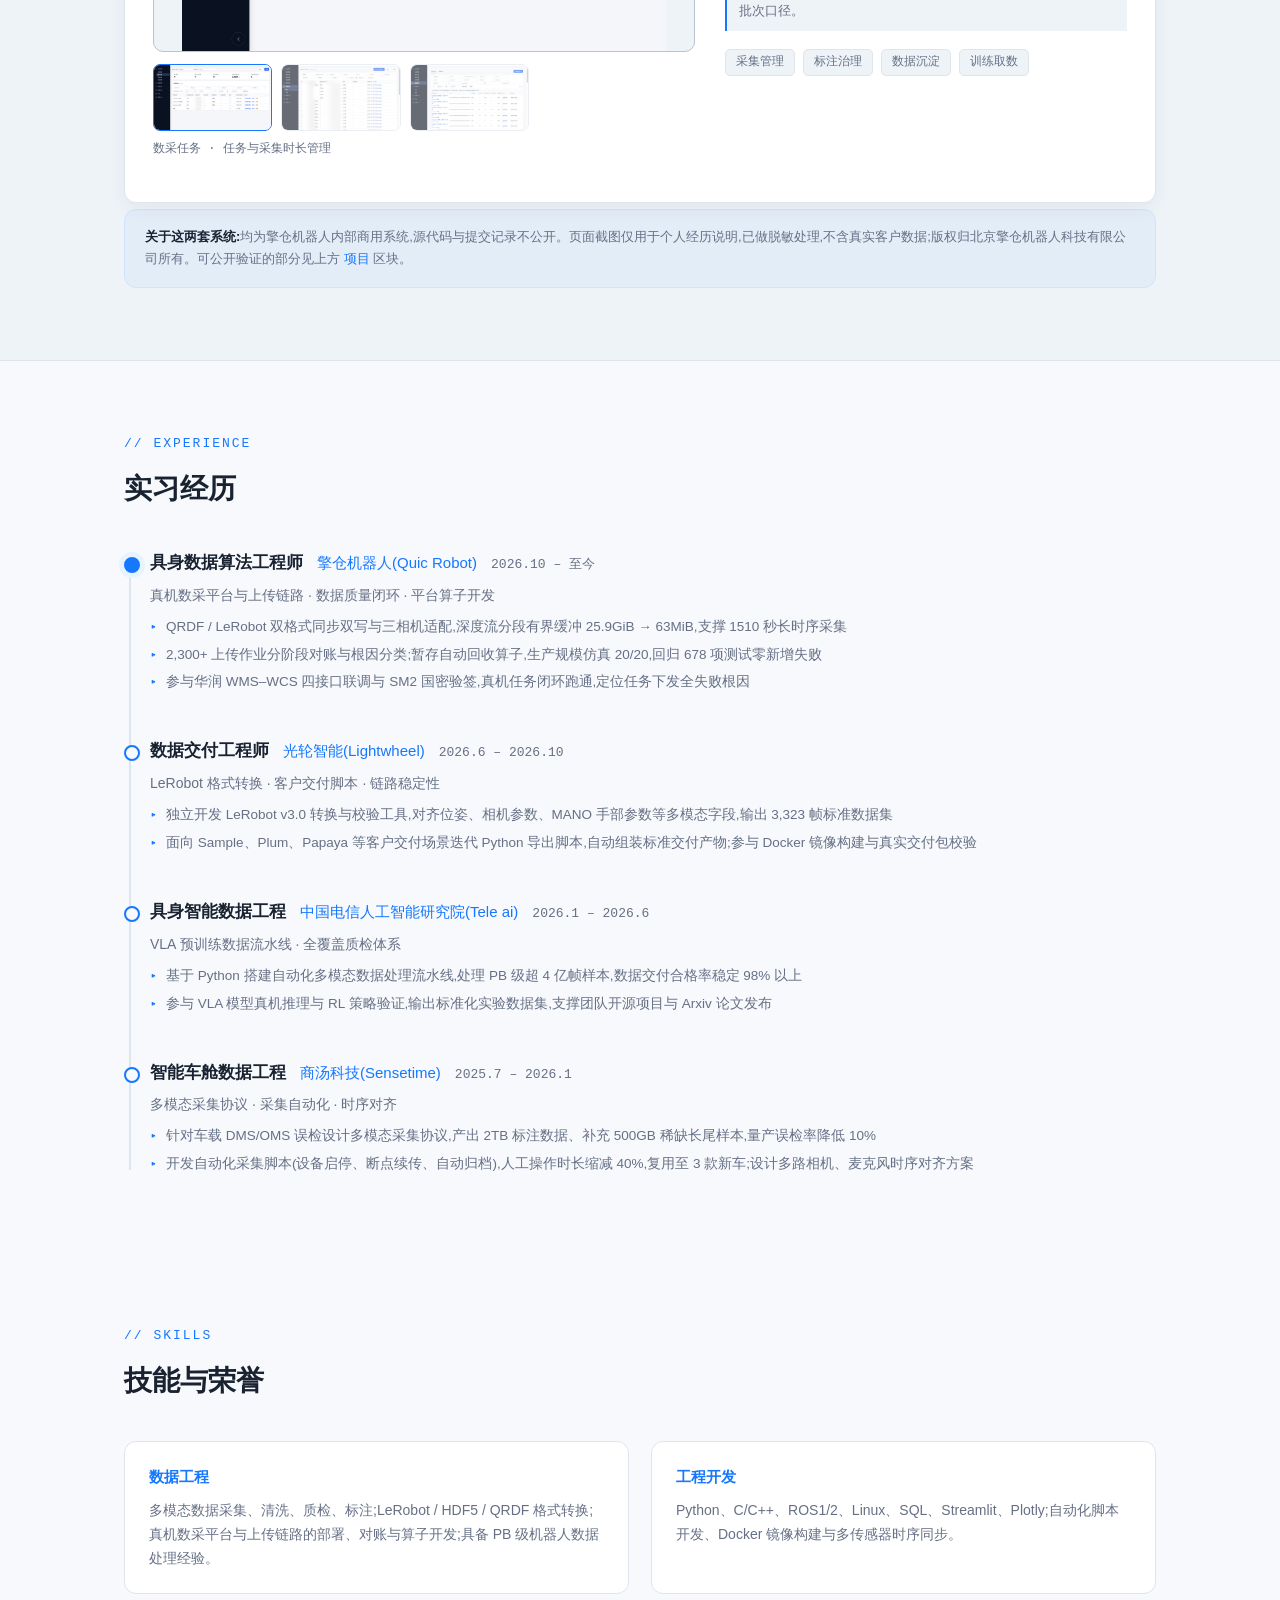
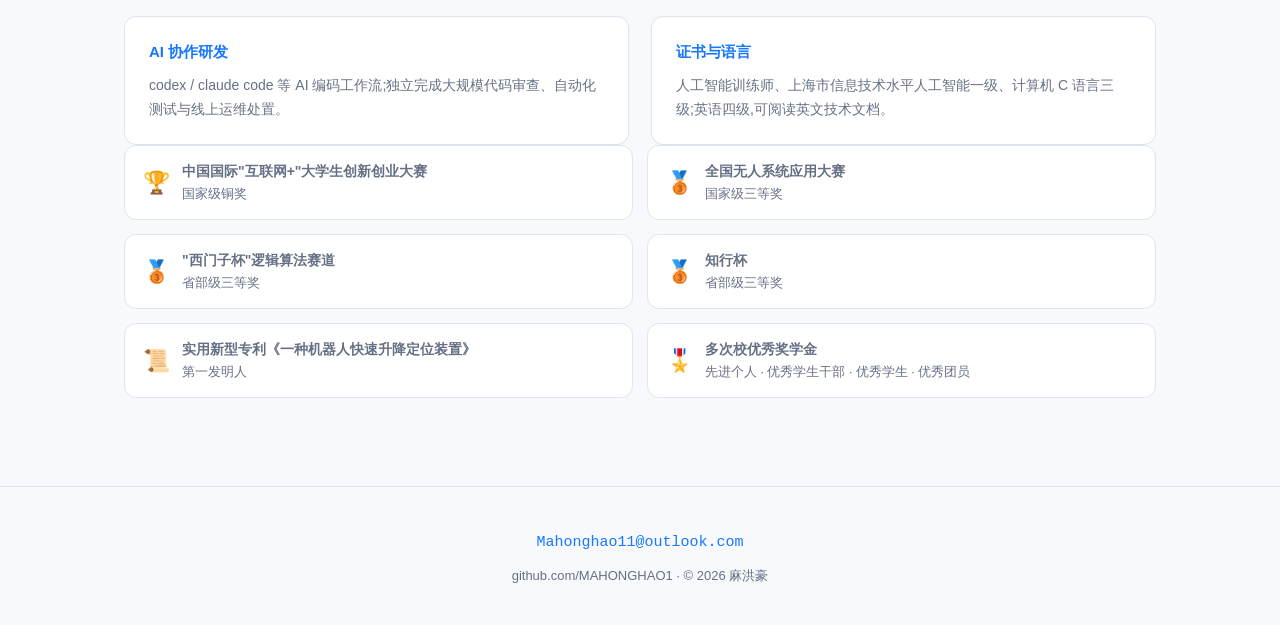
==== commit 4c306980: "docs: 项目卡补一条可验证证据（断网验收 / 坏样本 6/6）" ====
--- a/index.html
+++ b/index.html
@@ -392,6 +392,7 @@
         <ul>
           <li>React + TypeScript 工作台与 FastAPI 本地 API；Python 负责具身数据处理、质检、转换与交付核验</li>
           <li>覆盖批次与 Episode 浏览、质检、审核记录、运行诊断、LeRobot 转换和交付包独立验包</li>
+          <li>6 个已知坏样本一条命令复现：判据 6/6 命中，不合格批次不进转换与交付</li>
           <li>固定 ALOHA / SO-100 样本完成了限定范围的真实数据验证；页面同时列出测量与数据边界</li>
         </ul>
         <div class="project-note">工程补充：表格质检规模实验覆盖 1k / 5k / 10k 合成行；ROS2 MCAP 解析目前是隔离的 Float64 合成示例，不代表通用实机接入。</div>
@@ -420,6 +421,7 @@
         <ul>
           <li>React + TypeScript 前端、FastAPI 本地 API 与 Python 分析逻辑</li>
           <li>呈现组合、持仓、净值来源与收益风险指标；样本不足时明确标记“不可用”，不以零值代替</li>
+          <li>断网也能验完：4 秒输出 passed、10 只基金、HTTP 请求 0 次</li>
           <li>本地离线演示使用虚构持仓与冻结公开净值快照；不连接真实账户、不下单，也不提供投资或交易建议；AI 只解释已算好的指标，不参与选基与评分</li>
           <li>线上只读演示可切换视图、点选持仓行核对来源与口径，无需安装</li>
         </ul>
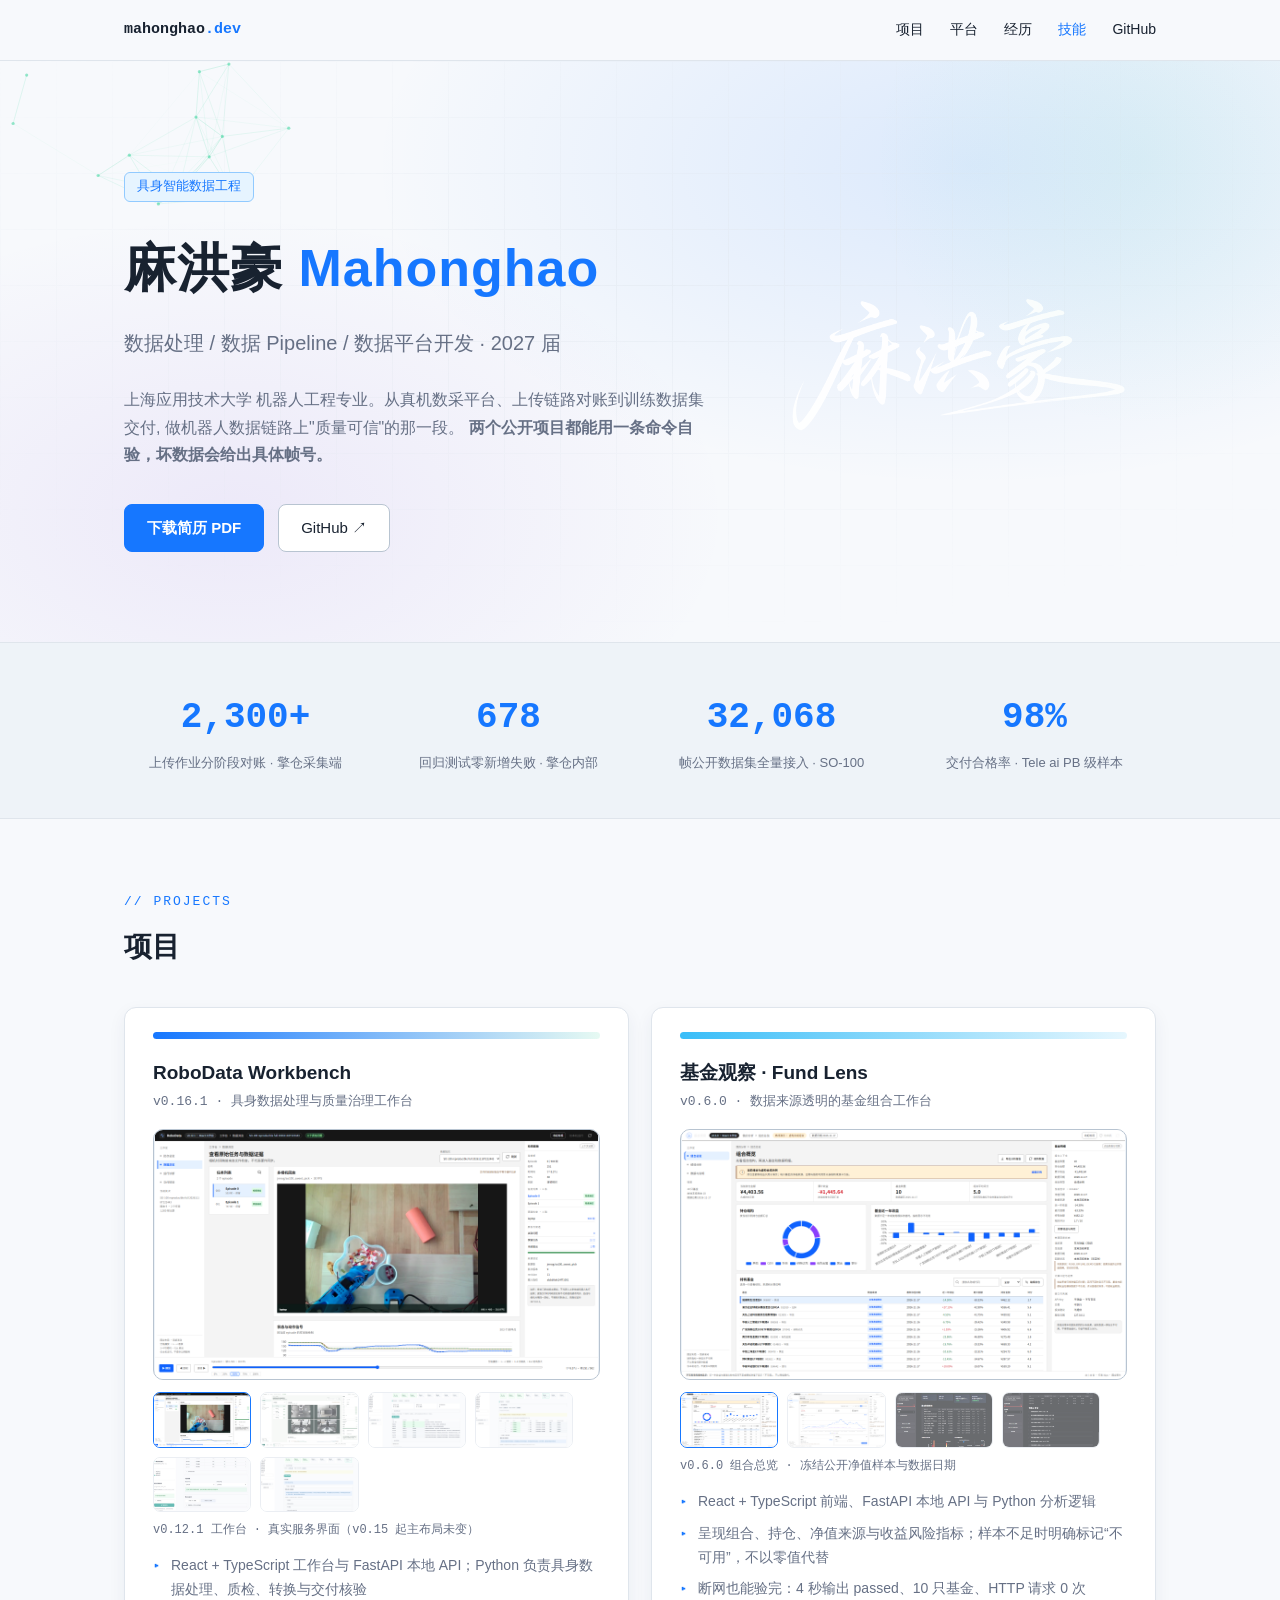
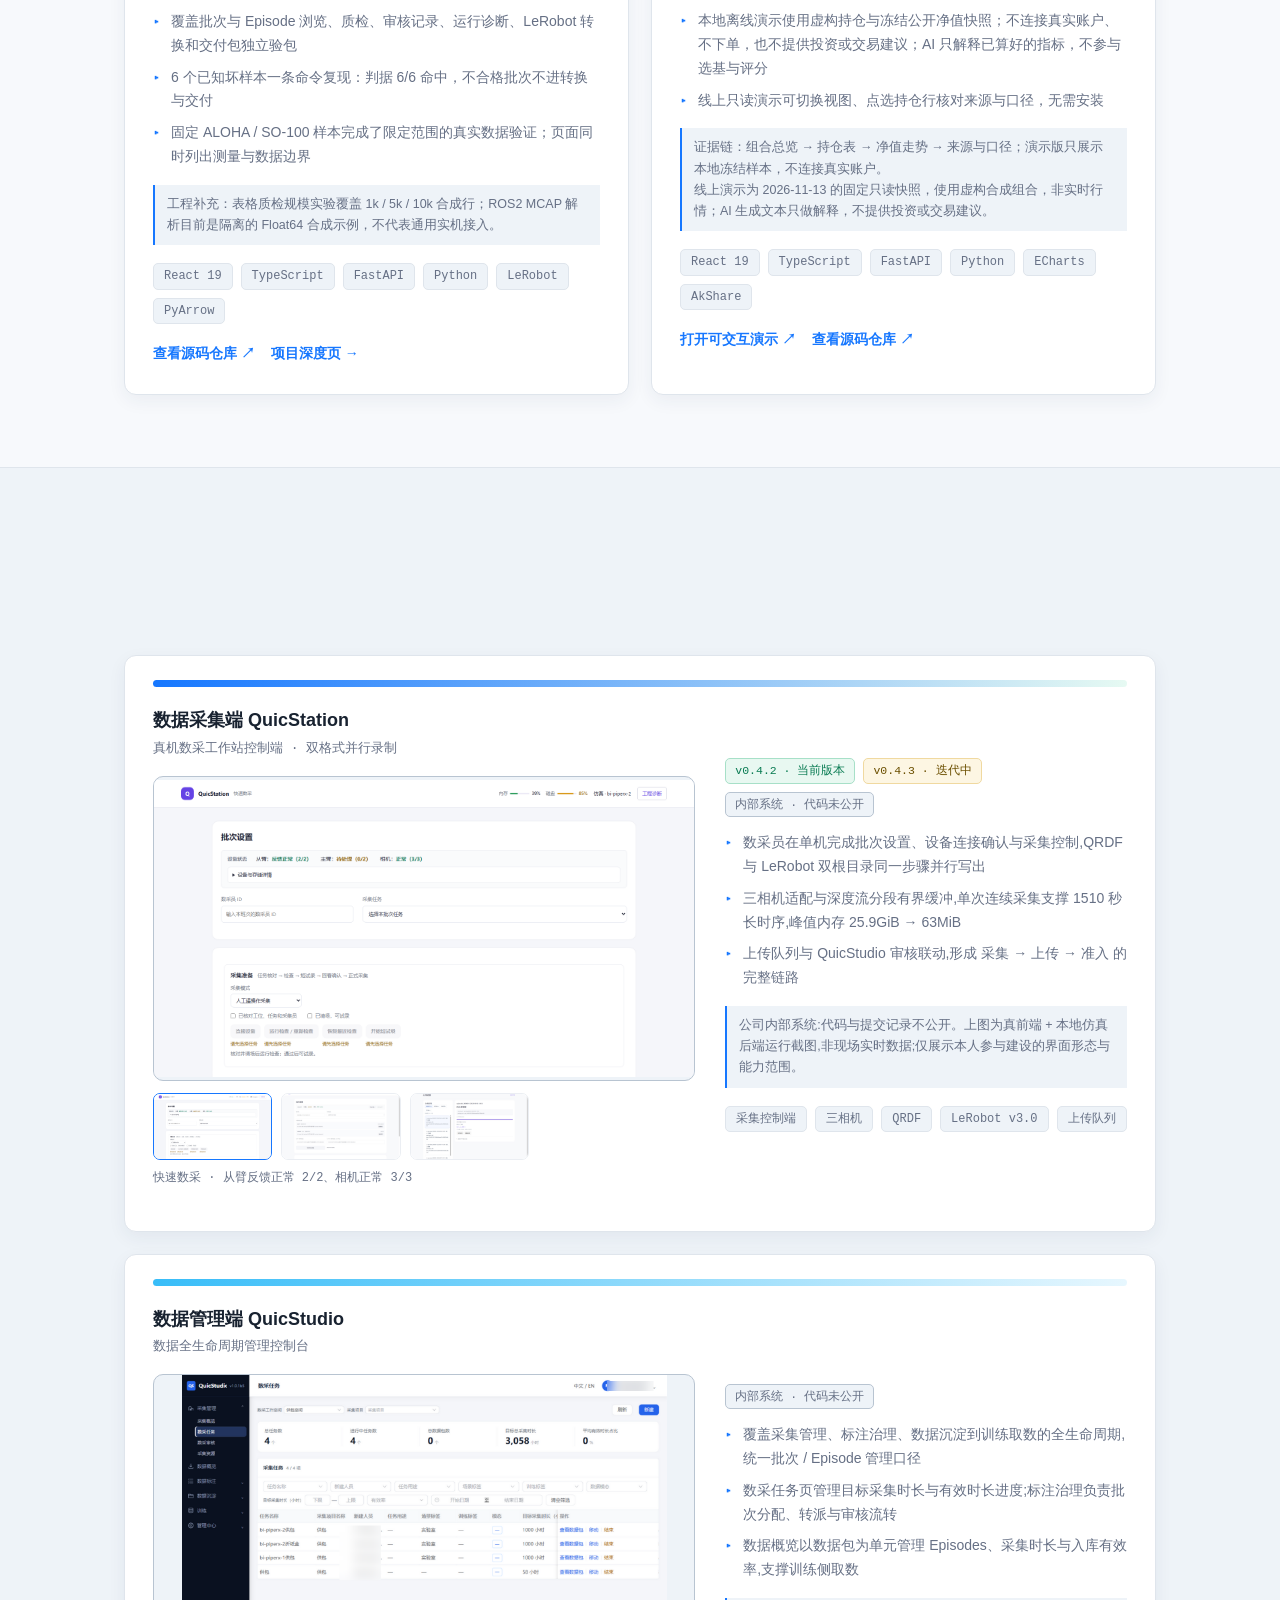
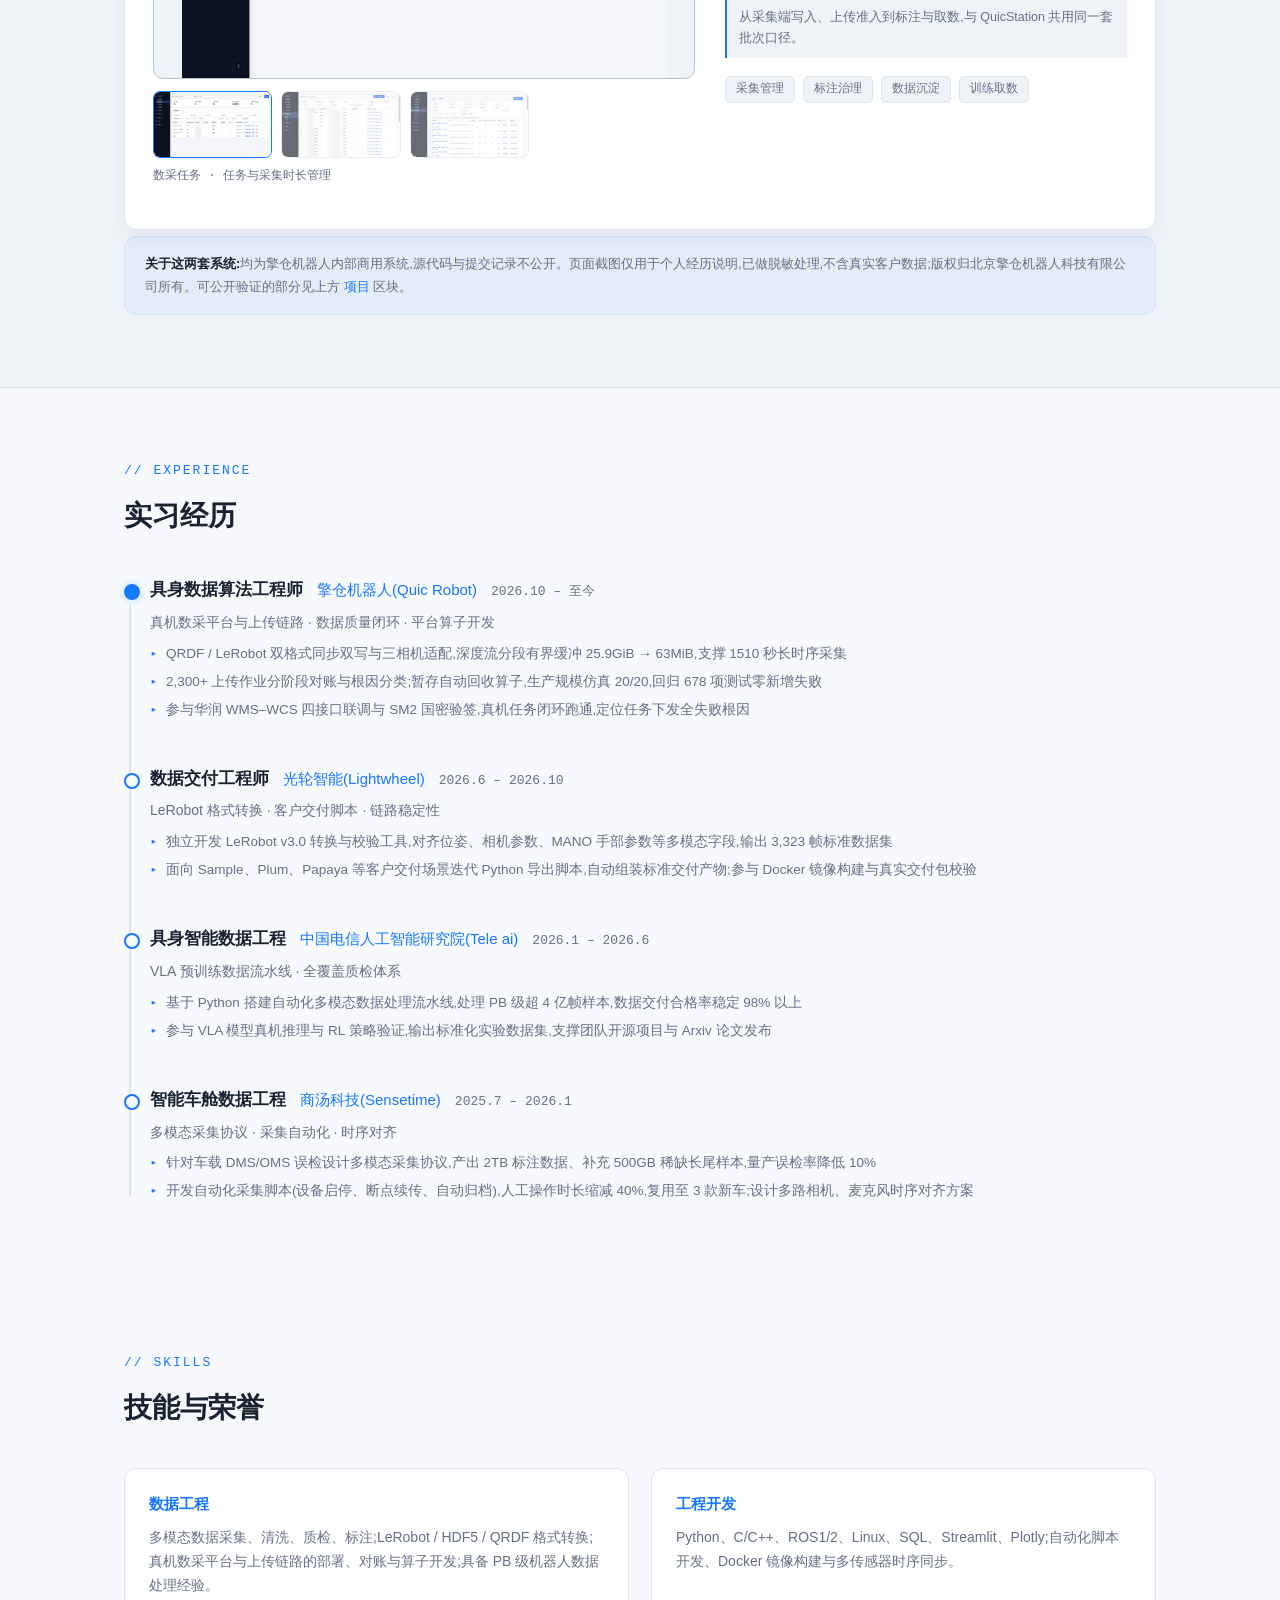
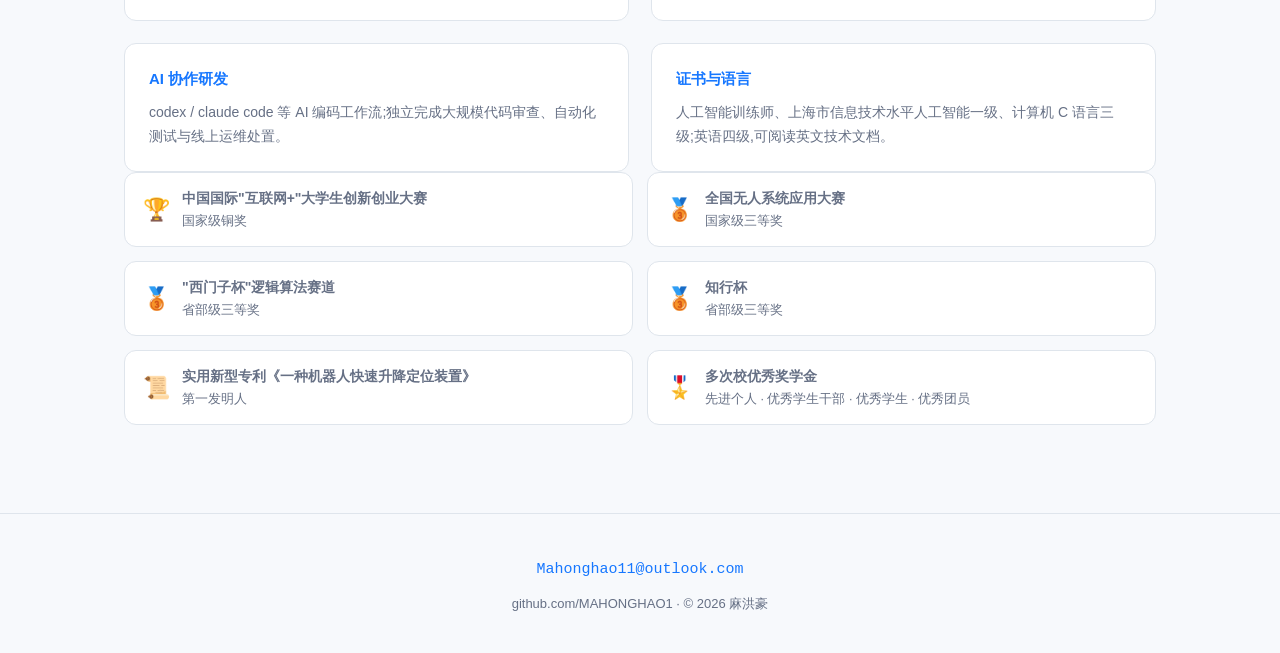
==== commit 7ad07f34: "docs: 首屏点明「一条命令自验」，深度页补自验入口" ====
--- a/index.html
+++ b/index.html
@@ -337,6 +337,7 @@
         <p class="desc">
           上海应用技术大学 机器人工程专业。从真机数采平台、上传链路对账到训练数据集交付,
           做机器人数据链路上"质量可信"的那一段。
+          <strong>两个公开项目都能用一条命令自验，坏数据会给出具体帧号。</strong>
         </p>
         <div class="hero-actions">
           <a class="btn primary" href="resume-mahonghao.pdf" download>下载简历 PDF</a>
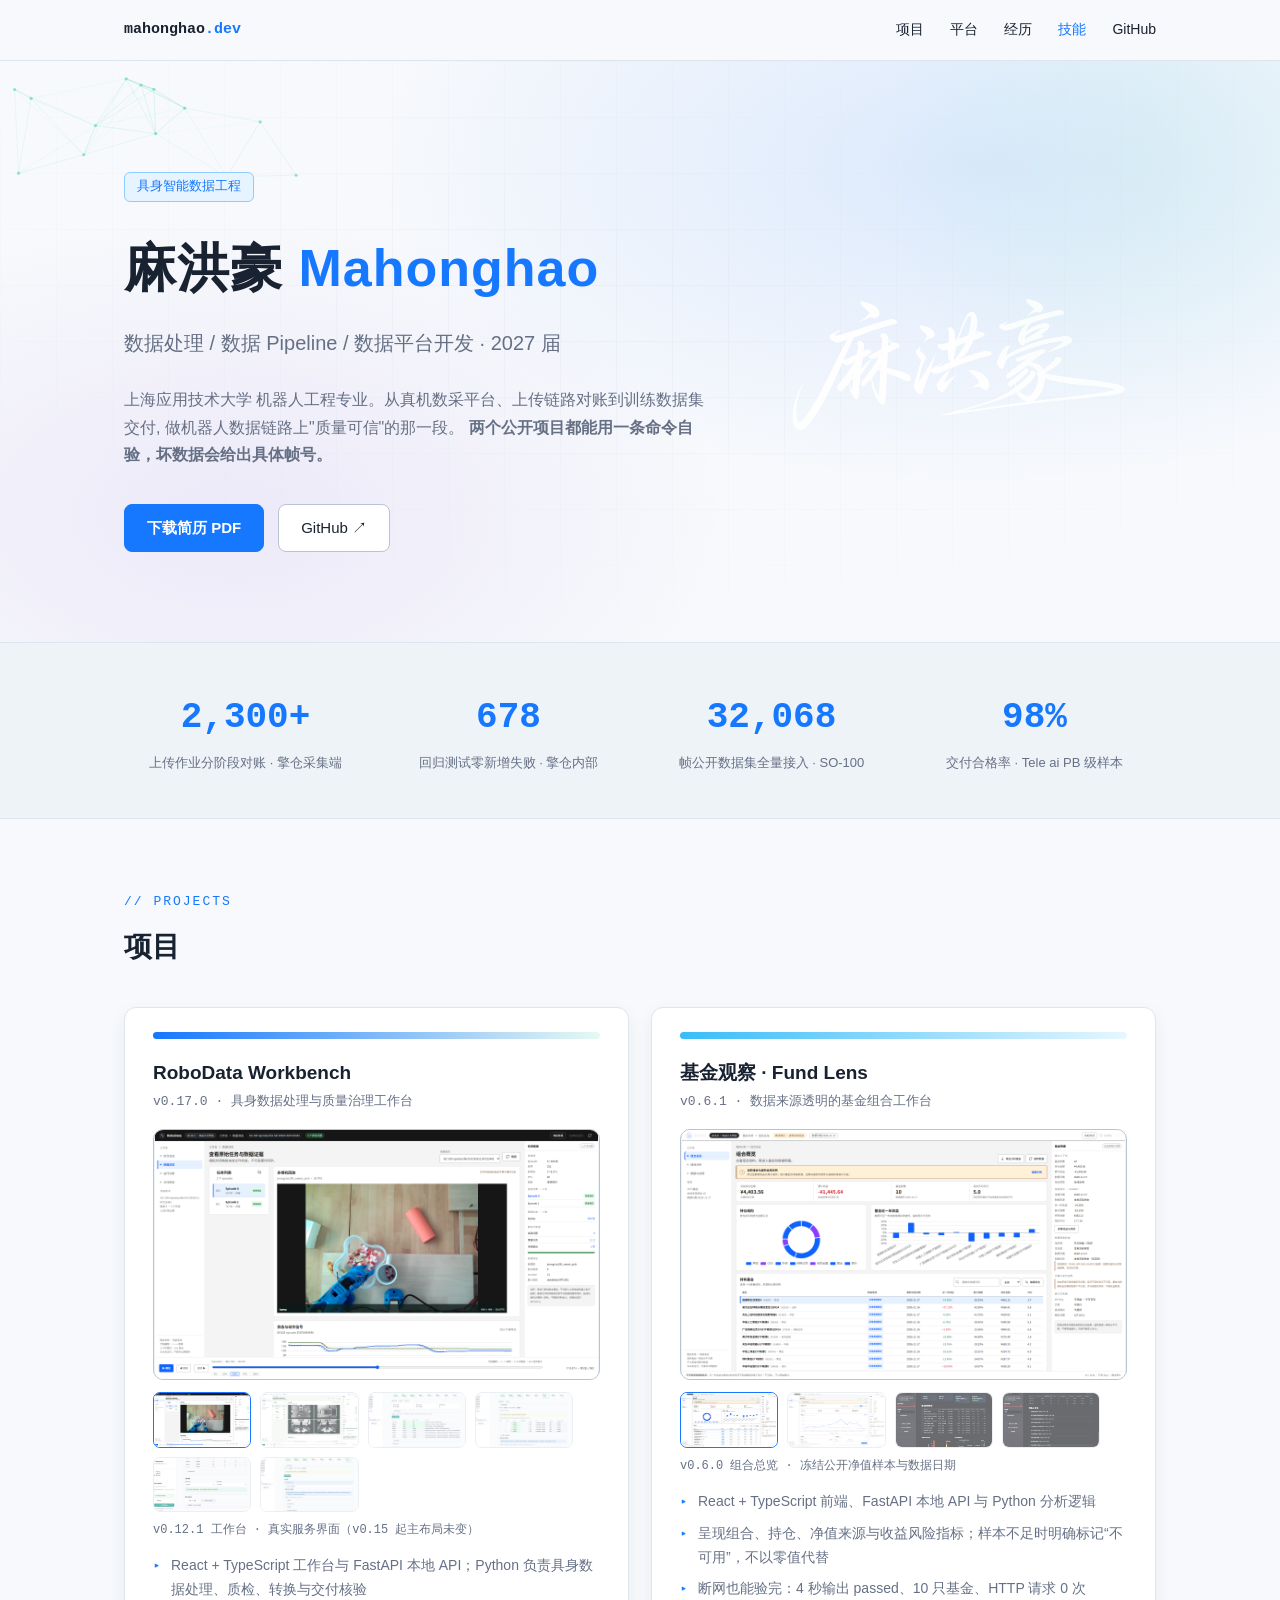
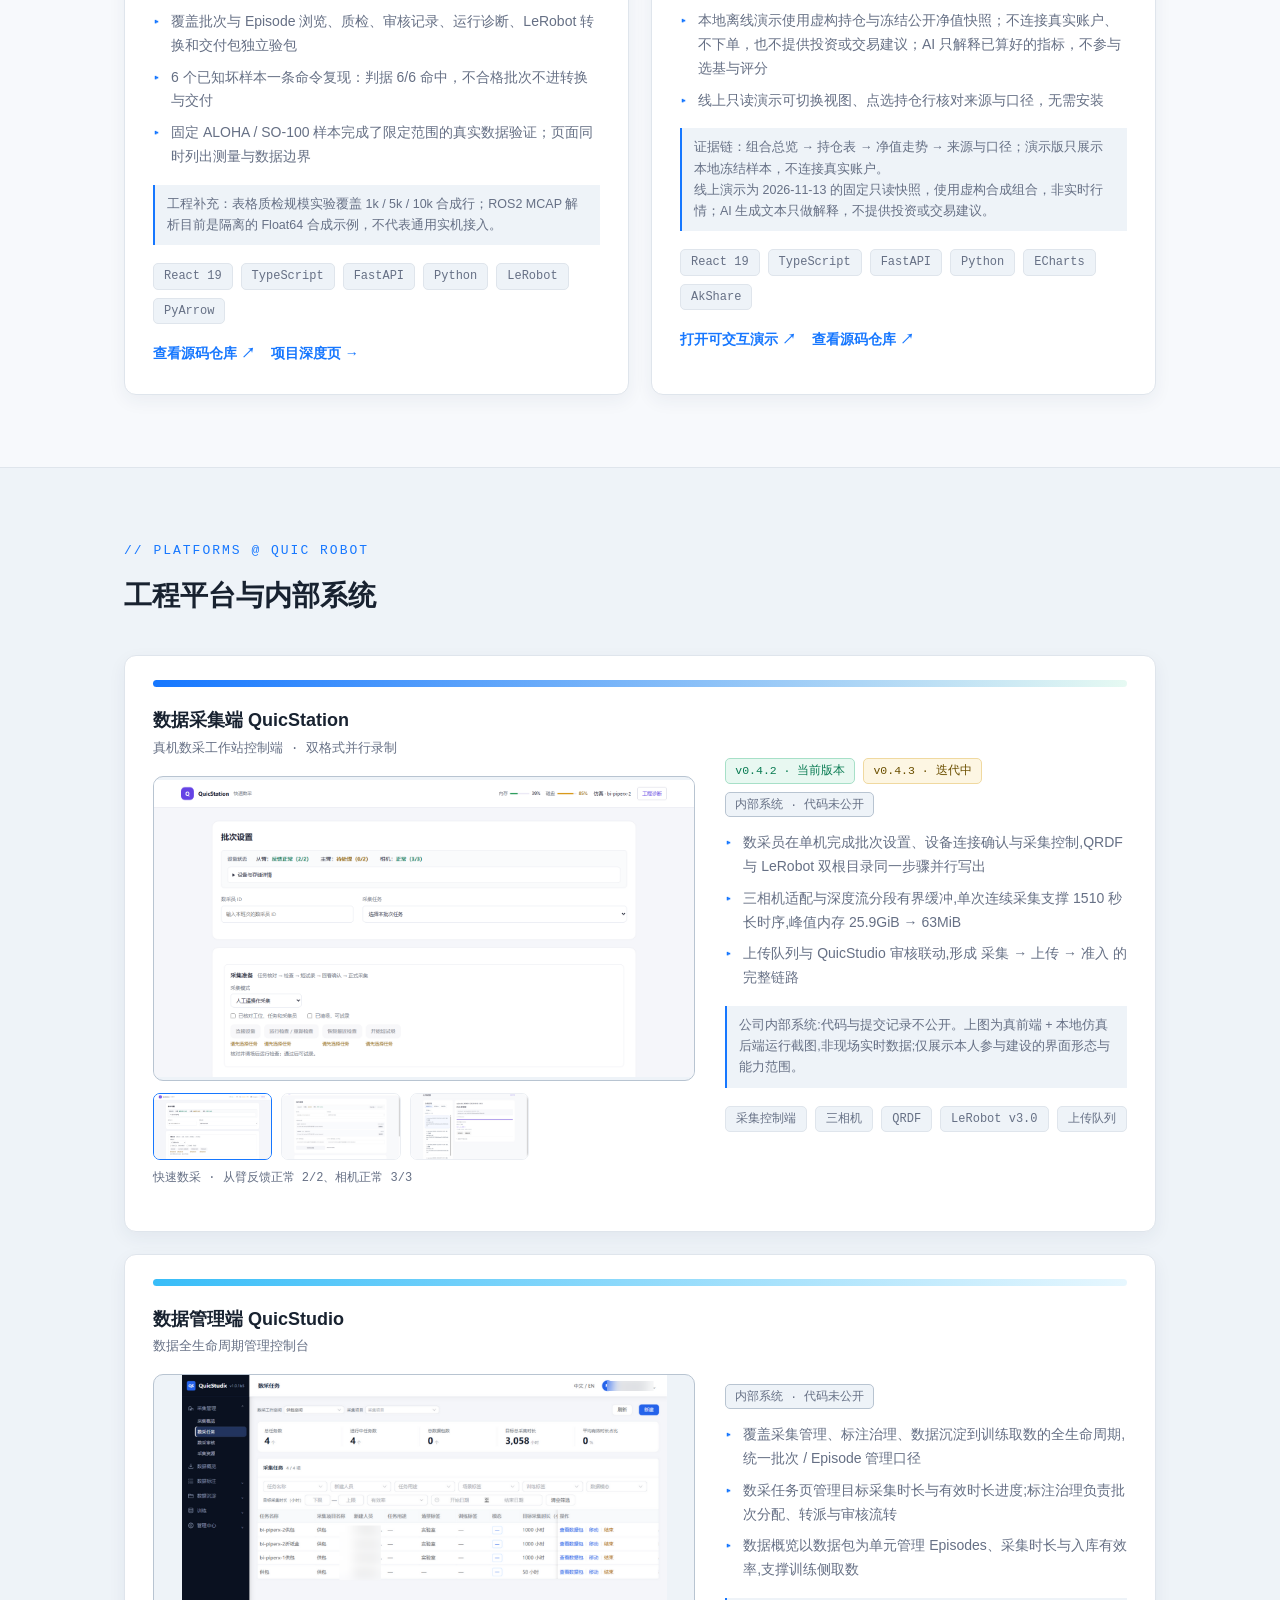
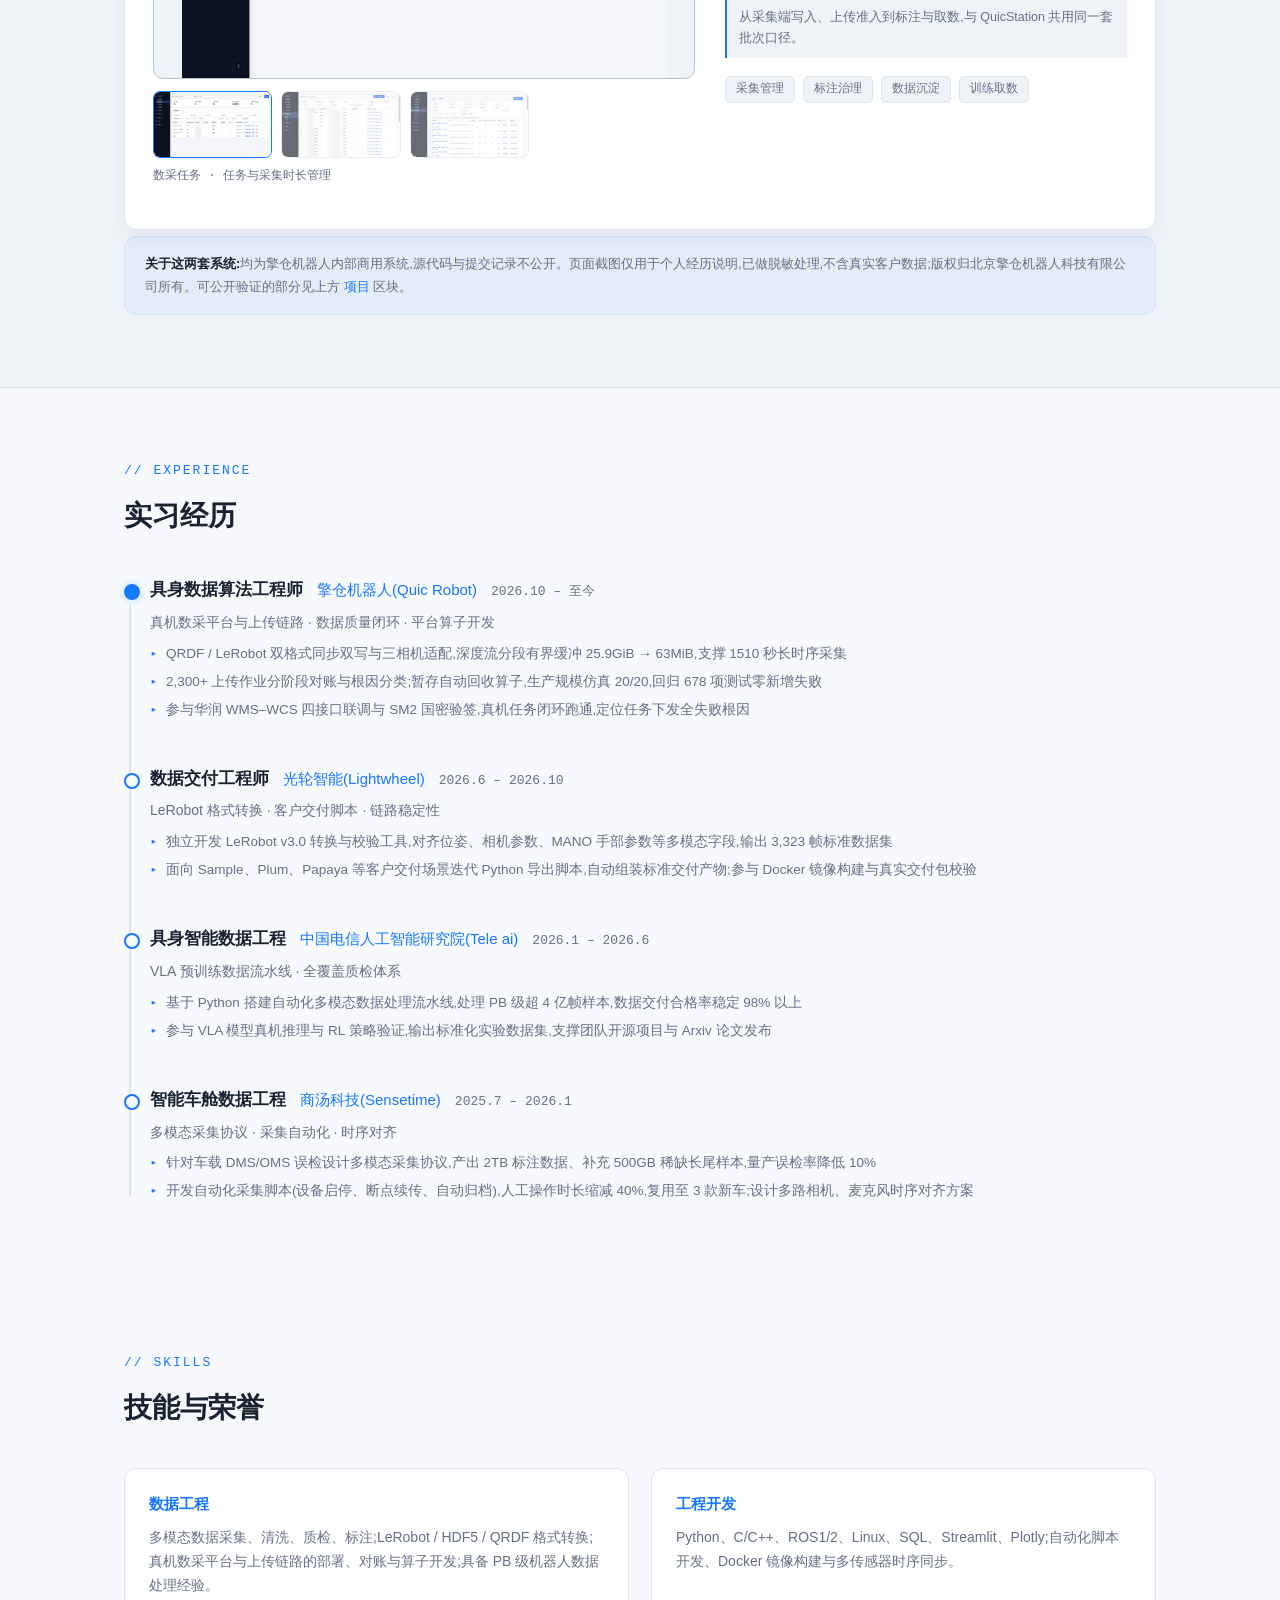
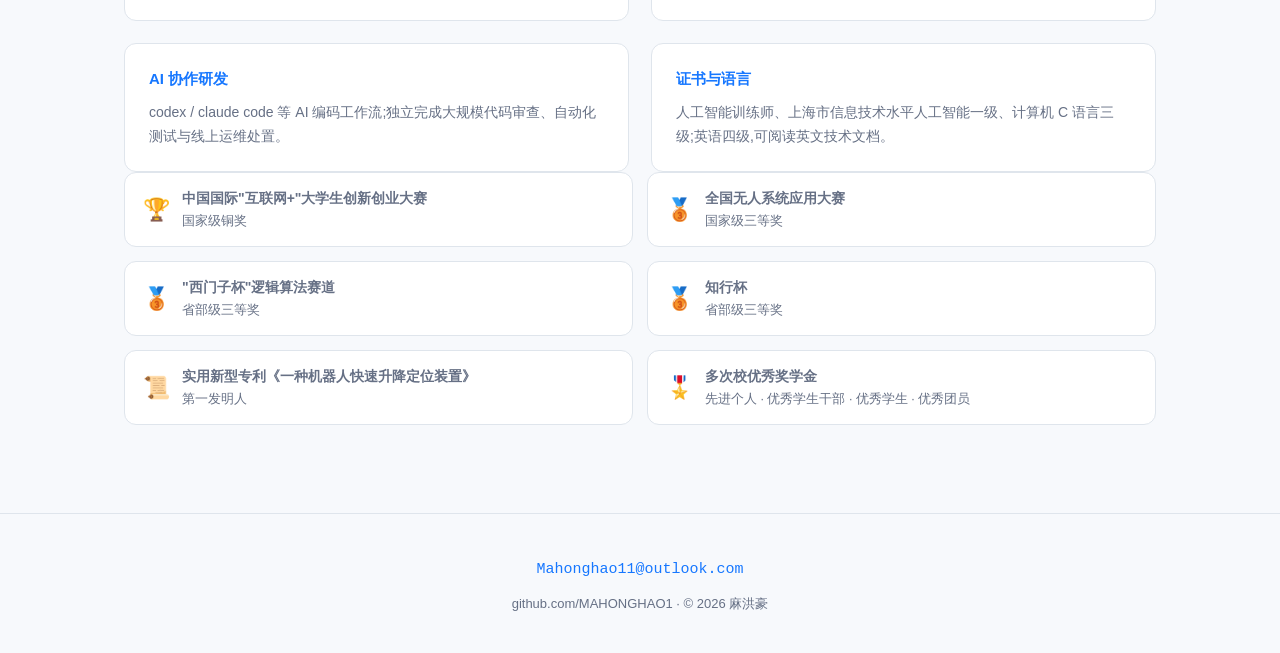
==== commit a6e9d0fe: "docs: 项目卡与深度页同步到 v0.17.0 / v0.6.1" ====
--- a/index.html
+++ b/index.html
@@ -379,7 +379,7 @@
       <div class="card reveal">
         <div class="card-visual"></div>
         <h3>RoboData Workbench</h3>
-        <div class="card-sub">v0.16.1 · 具身数据处理与质量治理工作台</div>
+        <div class="card-sub">v0.17.0 · 具身数据处理与质量治理工作台</div>
         <img class="shot-main" src="assets/rwb/workbench-v0.12.1.png" alt="RoboData v0.12.1 React 工作台：Episode 视频、状态曲线、时间轴与检视面板" loading="lazy" decoding="async" />
         <div class="shot-thumbs" aria-label="RoboData 项目截图">
           <img class="on" src="assets/rwb/workbench-v0.12.1.png" data-cap="v0.12.1 工作台 · 真实服务界面（v0.15 起主布局未变）" alt="v0.12.1 React 工作台" loading="lazy" />
@@ -410,7 +410,7 @@
       <div class="card reveal">
         <div class="card-visual alt"></div>
         <h3>基金观察 · Fund Lens</h3>
-        <div class="card-sub">v0.6.0 · 数据来源透明的基金组合工作台</div>
+        <div class="card-sub">v0.6.1 · 数据来源透明的基金组合工作台</div>
         <img class="shot-main" src="assets/fund/app_v0.6.0.png" alt="基金观察 v0.6.0 组合总览：冻结公开净值来源、数据日期、持仓表与右侧检视" loading="lazy" decoding="async" />
         <div class="shot-thumbs" aria-label="基金观察项目截图">
           <img class="on" src="assets/fund/app_v0.6.0.png" data-cap="v0.6.0 组合总览 · 冻结公开净值样本与数据日期" alt="基金组合总览工作台" loading="lazy" />
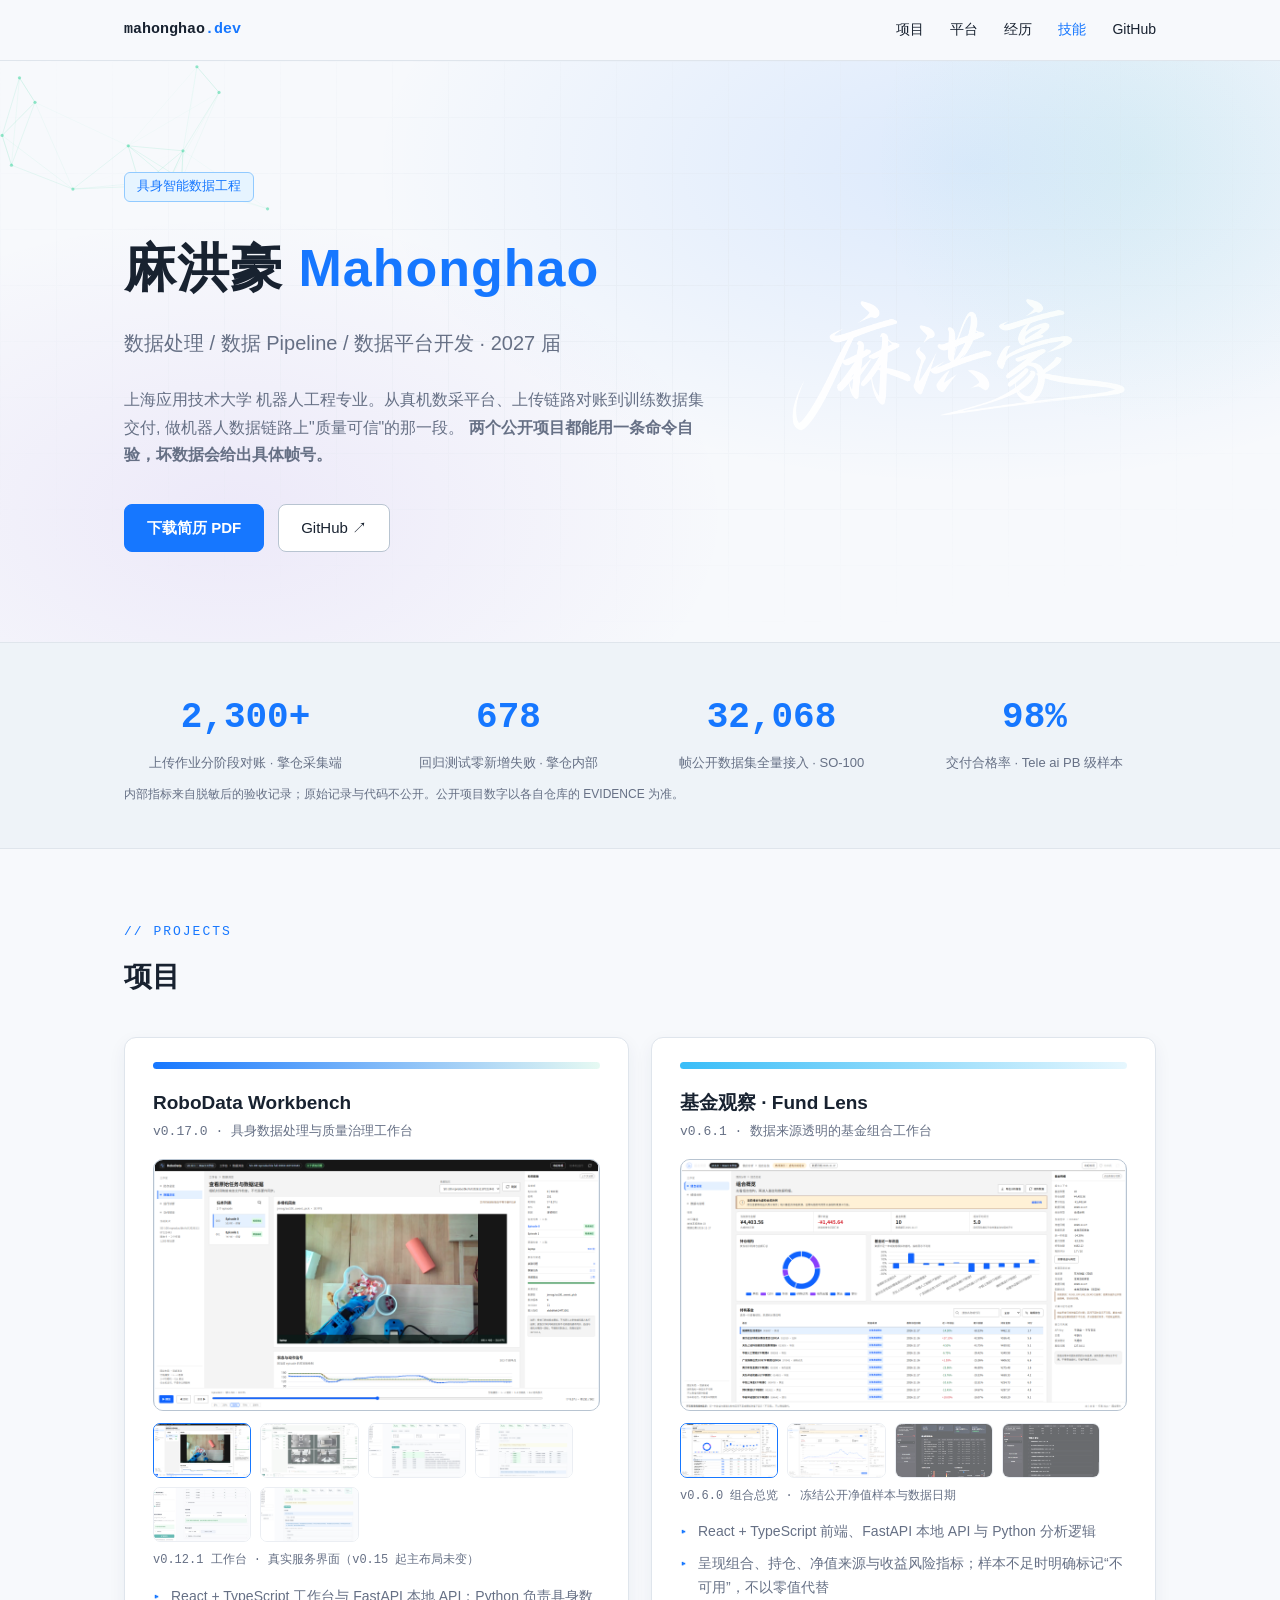
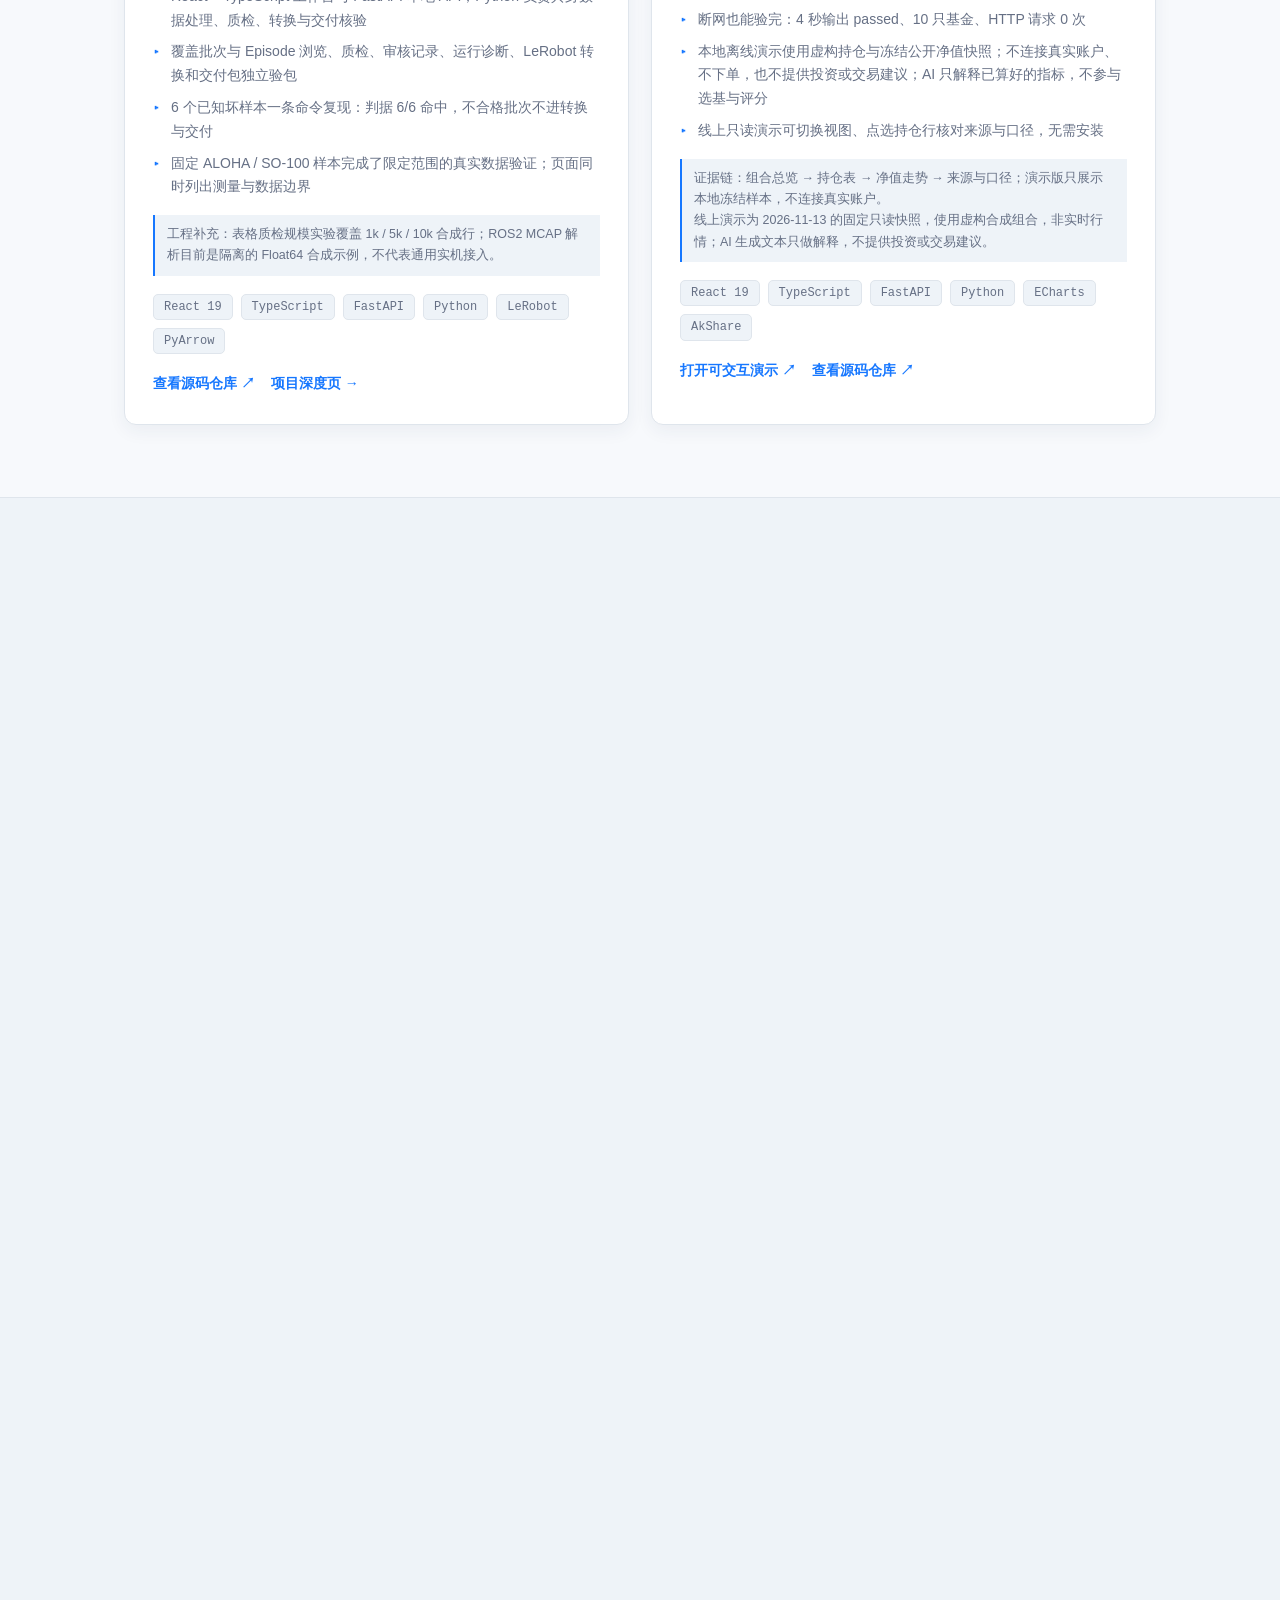
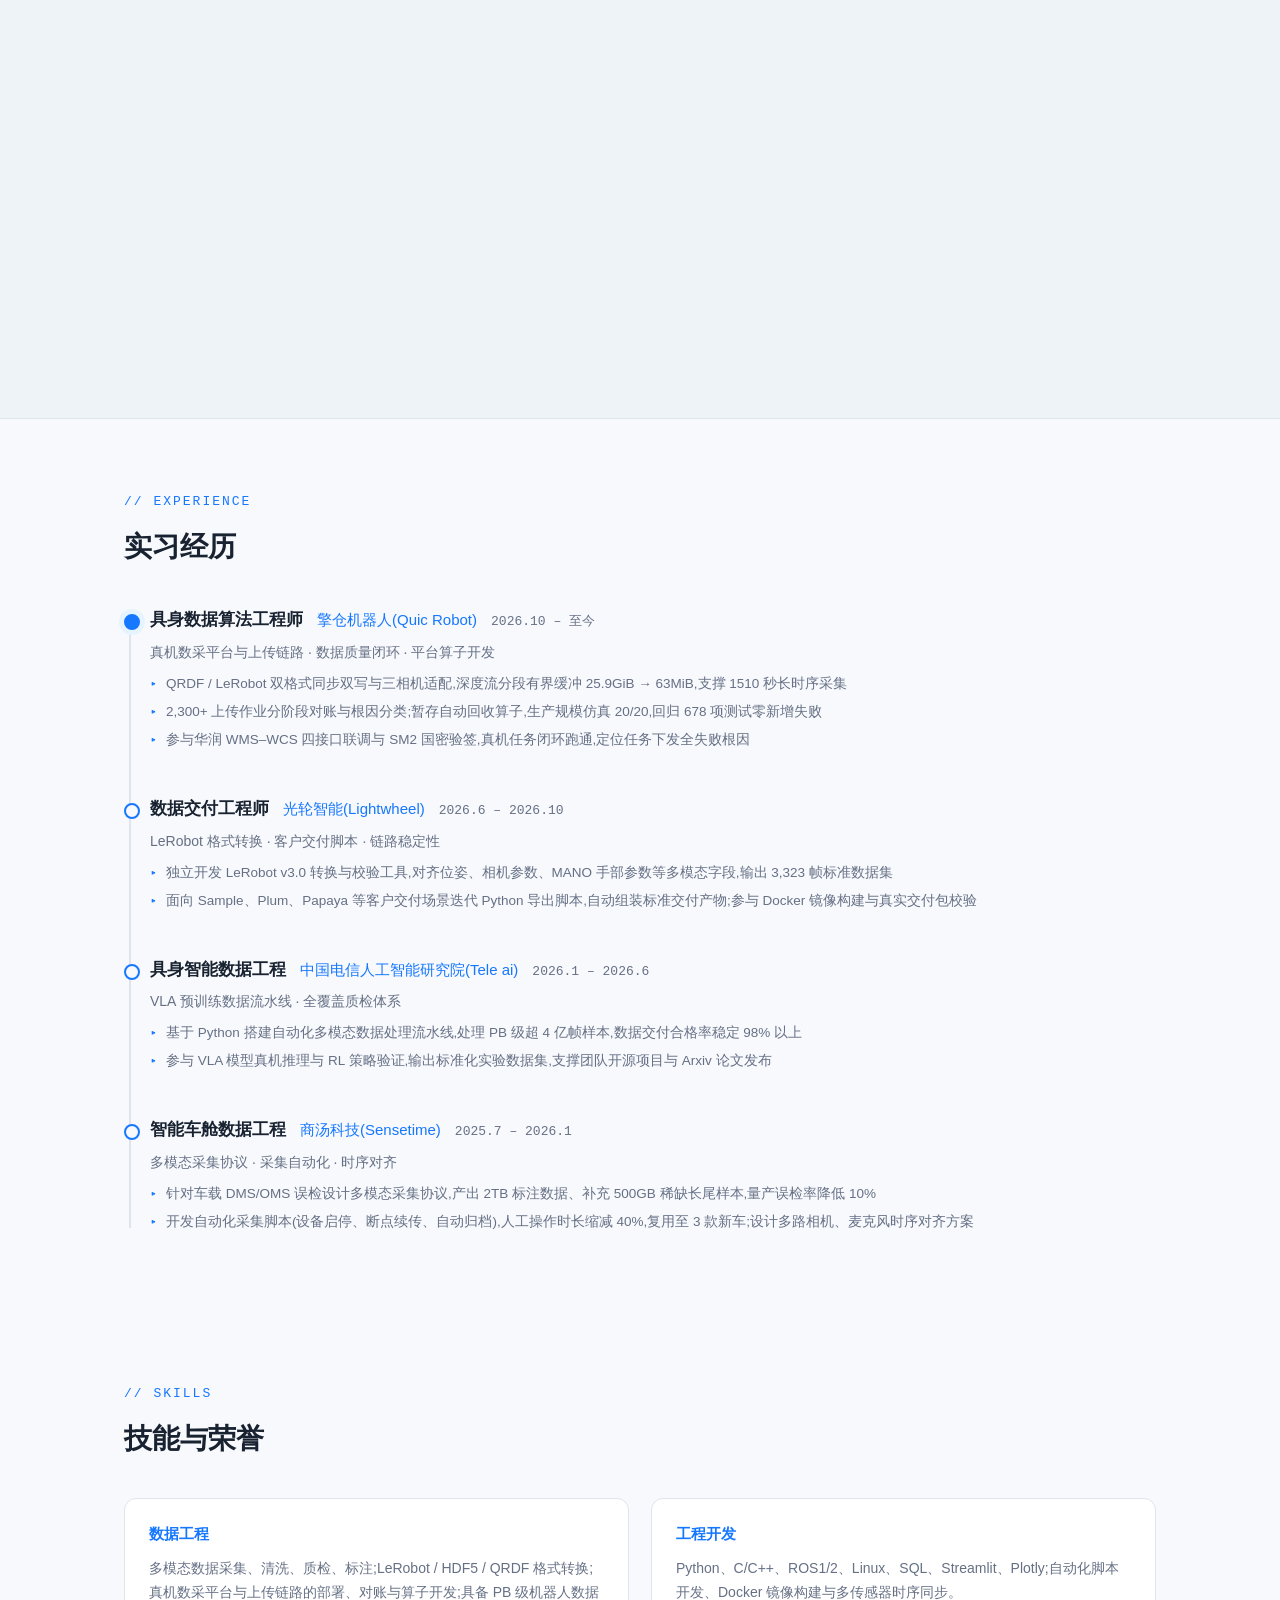
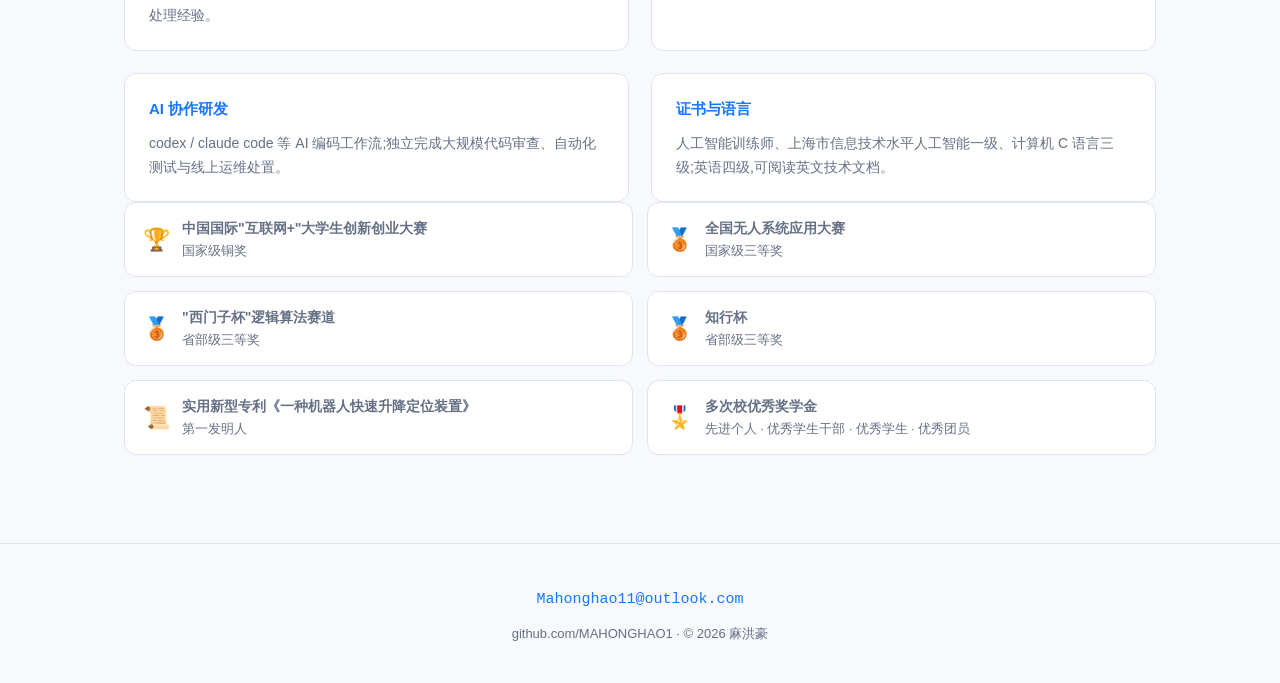
==== commit 57a74c52: "docs: align version and test-count references Fix the RoboData historical version typo, clarify the " ====
--- a/index.html
+++ b/index.html
@@ -368,6 +368,9 @@
       <div class="stat-label">交付合格率 · Tele ai PB 级样本</div>
     </div>
   </div>
+  <div class="wrap">
+    <p style="margin-top:10px;color:var(--text-dim);font-size:12px;">内部指标来自脱敏后的验收记录；原始记录与代码不公开。公开项目数字以各自仓库的 EVIDENCE 为准。</p>
+  </div>
 </div>
 
 <section id="projects">
@@ -386,7 +389,7 @@
           <img src="assets/rwb/workbench-v0.8.0-aloha.png" data-cap="ALOHA 四相机视图 · 使用真实视频帧的布局验证；批次元数据为演示构造" alt="四相机布局验证截图，批次元数据为演示构造" loading="lazy" />
           <img src="assets/rwb/01_overview.png" data-cap="历史界面 · 数据概览（早期版本，仅作迭代对照）" alt="RoboData 历史版本数据概览" loading="lazy" />
           <img src="assets/rwb/07_quality.png" data-cap="历史界面 · 质检视角（早期版本，仅作迭代对照）" alt="RoboData 历史版本质检页面" loading="lazy" />
-          <img src="assets/rwb/quality-report-focus.png" data-cap="历史界面 · v0.6.1 质检报告局部：检查通过项、问题明细与 HTML/JSON 报告导出；仅作迭代对照" alt="RoboData 历史版本质检报告细节" loading="lazy" />
+          <img src="assets/rwb/quality-report-focus.png" data-cap="历史界面 · v0.6.0 质检报告局部：检查通过项、问题明细与 HTML/JSON 报告导出；仅作迭代对照" alt="RoboData 历史版本质检报告细节" loading="lazy" />
           <img src="assets/rwb/09_deliver.png" data-cap="历史界面 · 交付核验（早期版本，仅作迭代对照）" alt="RoboData 历史版本交付页面" loading="lazy" />
         </div>
         <div class="shot-caption">v0.12.1 工作台 · 真实服务界面（v0.15 起主布局未变）</div>
